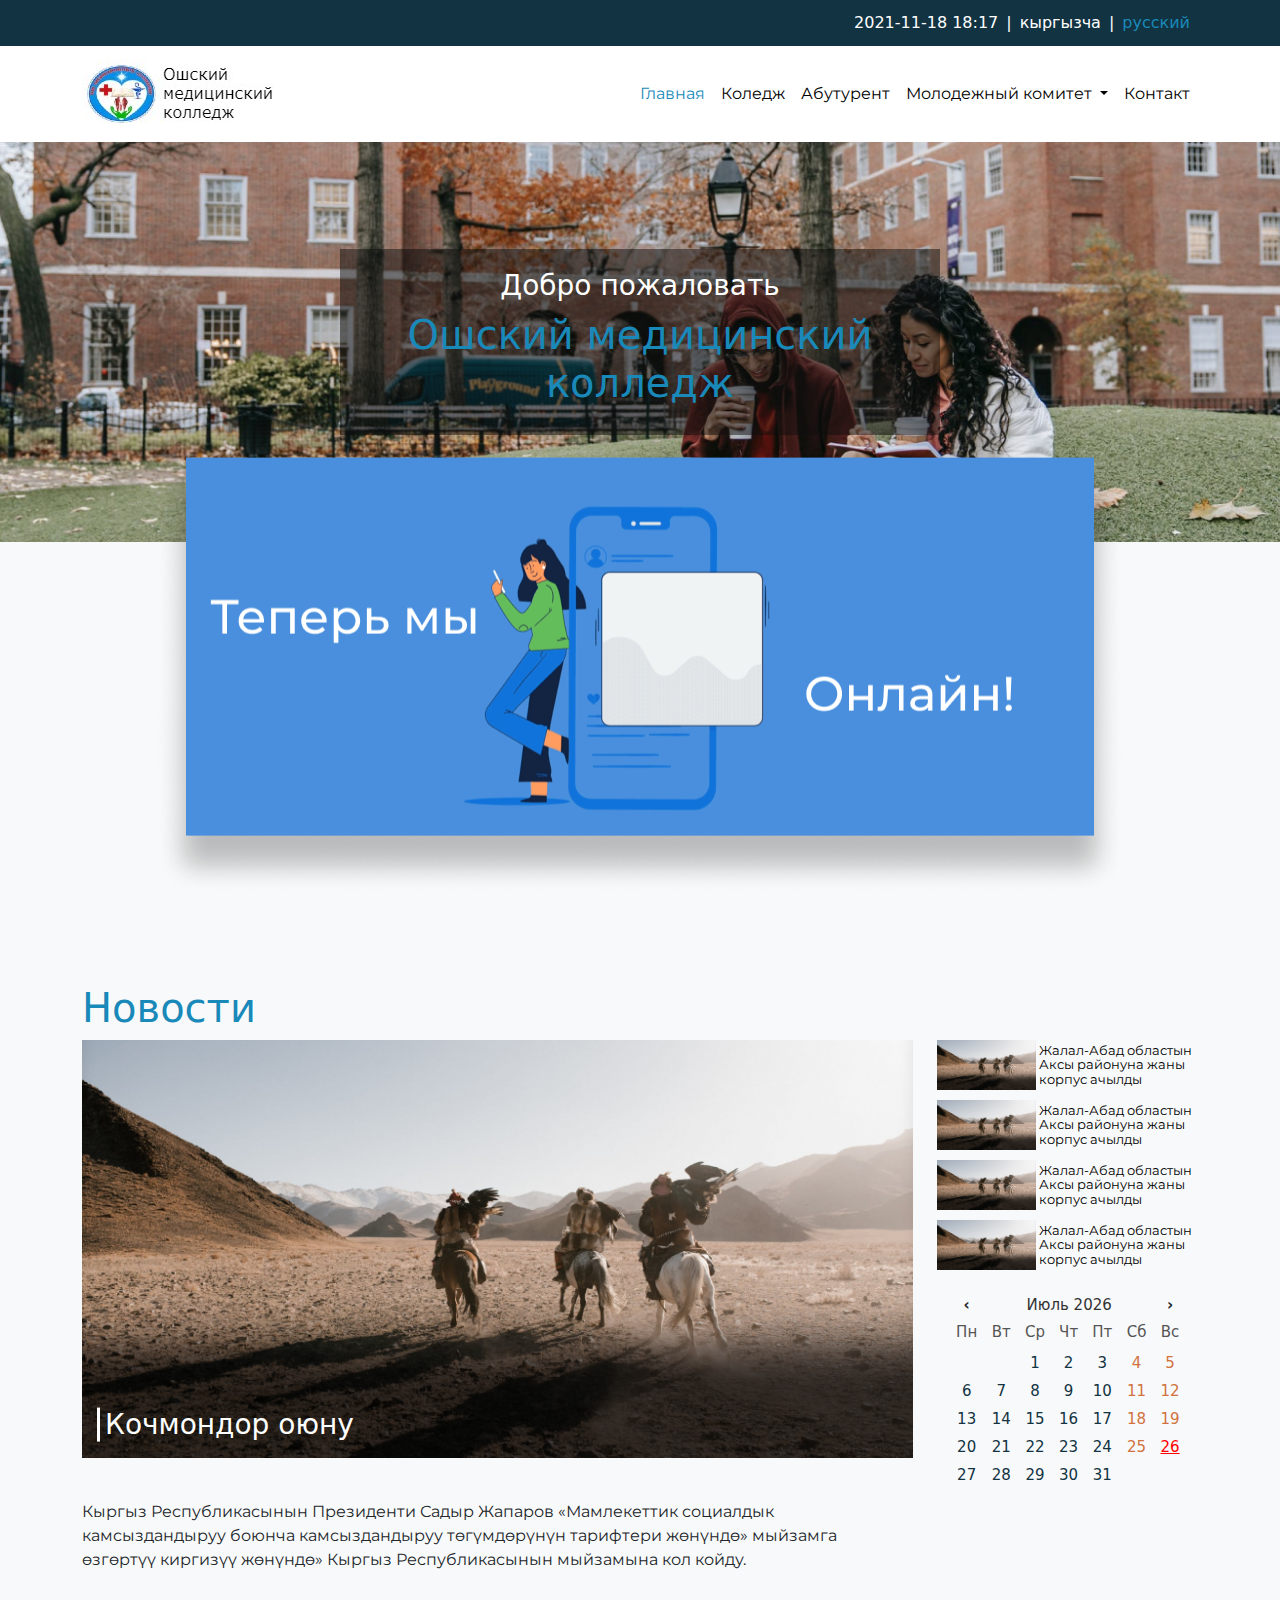
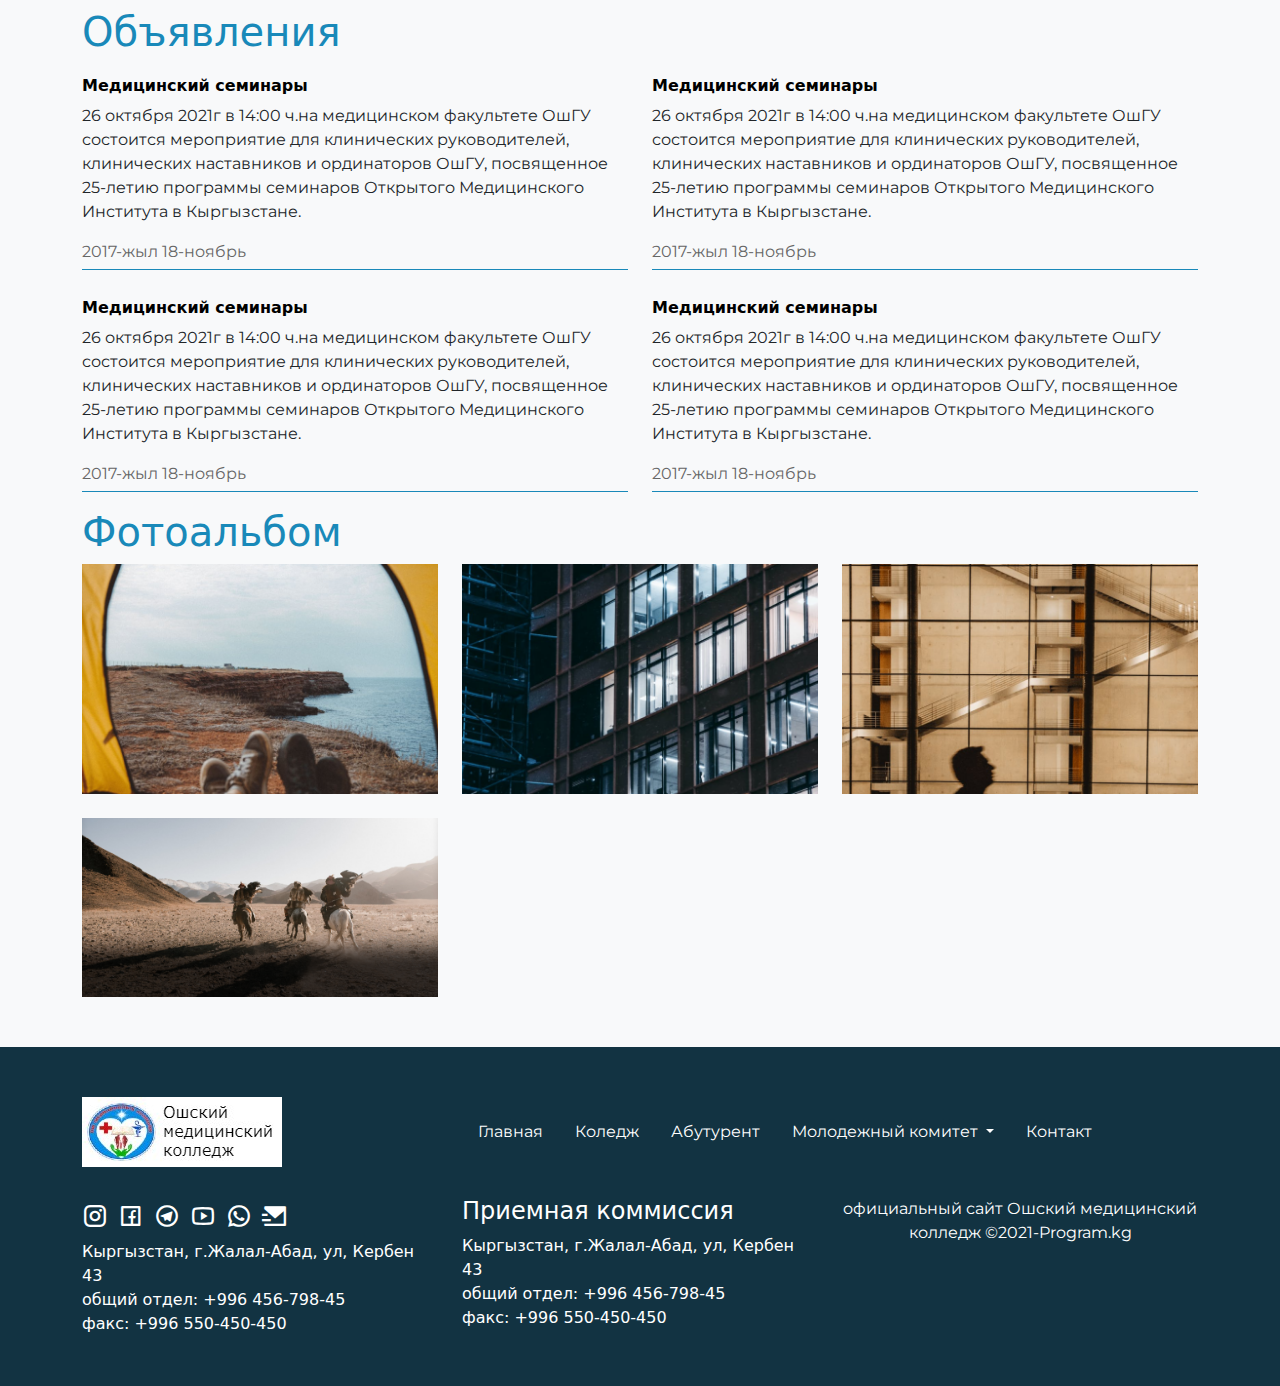
==== index.html @ 05397c12 "first commit" ====
<!DOCTYPE html>
<html lang="en">

<head>
    <meta charset="UTF-8">
    <meta http-equiv="X-UA-Compatible" content="IE=edge">
    <meta name="viewport" content="width=device-width, initial-scale=1.0">
    <title>Medicial</title>
    <link rel="stylesheet" href="./css/bootstrapv5.min.css">
    <link rel="stylesheet" href="./css/swipebox.min.css">
    <link rel="stylesheet" href="./fonts/remixicon/remixicon.css">
    <link rel="stylesheet" href="css/styles.min.css">
</head>

<body>

    <!-- Top Navbar -->
    <div class="topNav ">
        <div class="d-flex justify-content-end align-items-center container list-style-none ">
            <ul class="d-flex align-items-center justify-content-center text-white">
                <li class="p-2 data">2021-11-18 18:17</li> <span class="data">|</span>
                <li class="p-2 lang">кыргызча</li> |
                <li class="p-2 lang active">русский</li>
            </ul>
        </div>
    </div>
    <!-- /Top Navbar end -->

    <!-- Navbar -->
    <nav class="navbar navbar-expand-lg navbar-light bg-light">
        <div class="container-md">
            <a class="navbar-brand d-flex align-items-center" href="index.html">
                <div><img src="./img/logo.png" class="logo" alt="" /></div>
            </a>
            <button class="navbar-toggler" type="button" data-bs-toggle="collapse" data-bs-target="#navbarNavDropdown"
                aria-controls="navbarNavDropdown" aria-expanded="false" aria-label="Toggle navigation">
                <span class="navbar-toggler-icon"></span>
            </button>
            <div class="collapse navbar-collapse justify-content-end" id="navbarNavDropdown">
                <ul class="navbar-nav">
                    <li class="nav-item">
                        <a class="nav-link active" aria-current="page" href="#">Главная</a>
                    </li>
                    <li class="nav-item">
                        <a class="nav-link" href="#">Коледж</a>
                    </li>
                    <li class="nav-item">
                        <a class="nav-link" href="#">Абутурент</a>
                    </li>
                    <li class="nav-item dropdown">
                        <a class="nav-link dropdown-toggle" href="#" id="navbarDropdownMenuLink" role="button"
                            data-bs-toggle="dropdown" aria-expanded="false">
                            Молодежный комитет
                        </a>
                        <ul class="dropdown-menu" aria-labelledby="navbarDropdownMenuLink">
                            <li><a class="dropdown-item" href="#">Студент</a></li>
                        </ul>
                    </li>
                    <li class="nav-item">
                        <a class="nav-link" href="#">Контакт</a>
                    </li>
                </ul>
            </div>
        </div>
    </nav>
    <!-- /Navbar end -->

    <!-- Welcome block -->
    <section class="welcome">
        <div class="welcome_text">
            <h3>Добро пожаловать </h3>
            <h1>Ошский медицинский колледж</h1>
        </div>
    </section>

    <section class="welcome_online">
        <img src="./img/bg-online.png" class="img-fluid">
    </section>
    <!-- /Welcome block end-->

    <!-- News -->
    <section class="news">
        <div class="container">
            <div class="row">
                <h1 class="title">Новости</h1>
                <div class="col-lg-9">
                    <div class="newsBlock">
                        <a href="news.html">
                            <img src="./img/news/1.png" class="img-fluid" alt="">
                        </a>
                        <h3 class="title_news">Кочмондор оюну</h3>
                        <p class="news_text">
                            Кыргыз Республикасынын Президенти Садыр Жапаров «Мамлекеттик социалдык камсыздандыруу боюнча
                            камсыздандыруу төгүмдөрүнүн тарифтери жөнүндө» мыйзамга өзгөртүү киргизүү жөнүндө» Кыргыз
                            Республикасынын мыйзамына кол койду.
                        </p>
                    </div>
                </div>
                <div class="col-lg-3">
                    <div>
                        <a href="news.html" class="item_news d-flex">
                            <img src="./img/news/1.png" class="img-rt" alt="">
                            <div>
                                <p class="text-line-1"> Жалал-Абад областын Аксы районуна
                                    жаны корпус ачылды</p>
                            </div>
                        </a>
                        <a href="news.html" class="item_news d-flex">
                            <img src="./img/news/1.png" class="img-rt" alt="">
                            <div>
                                <p class="text-line-1"> Жалал-Абад областын Аксы районуна
                                    жаны корпус ачылды</p>
                            </div>
                        </a>
                        <a href="news.html" class="item_news d-flex">
                            <img src="./img/news/1.png" class="img-rt" alt="">
                            <div>
                                <p class="text-line-1"> Жалал-Абад областын Аксы районуна
                                    жаны корпус ачылды</p>
                            </div>
                        </a>
                        <a href="news.html" class="item_news d-flex">
                            <img src="./img/news/1.png" class="img-rt" alt="">
                            <div>
                                <p class="text-line-1"> Жалал-Абад областын Аксы районуна
                                    жаны корпус ачылды</p>
                            </div>
                        </a>
                    </div>
                    <div class="date_block">
                        <div class="look-calendar">
                            <table id="calendar">
                                <thead>
                                    <tr>
                                        <td><b>‹</b>
                                        <td colspan="5">
                                        <td><b>›</b>
                                    <tr class="dn">
                                        <td>Пн
                                        <td>Вт
                                        <td>Ср
                                        <td>Чт
                                        <td>Пт
                                        <td>Сб
                                        <td>Вс
                                </thead>
                                <tbody></tbody>
                            </table>
                        </div>
                    </div>
                </div>
            </div>
        </div>
    </section>
    <!-- /News end -->

    <!-- Obn -->
    <section class="announ">
        <div class="container">
            <h1 class="title">Объявления</h1>
            <div class="row annount">
                <div class="col-lg-6 item">
                    <b> <a href="annount.html"> Медицинский семинары</a></b>
                    <p>26 октября 2021г в 14:00 ч.на медицинском факультете ОшГУ состоится мероприятие для клинических
                        руководителей, клинических наставников и ординаторов ОшГУ, посвященное 25-летию программы
                        семинаров Открытого Медицинского Института в Кыргызстане. </p>
                    <p class="txt_ann">2017-жыл 18-ноябрь</p>
                </div>
                <div class="col-lg-6 item">
                    <b> <a href="annount.html"> Медицинский семинары</a></b>
                    <p>26 октября 2021г в 14:00 ч.на медицинском факультете ОшГУ состоится мероприятие для клинических
                        руководителей, клинических наставников и ординаторов ОшГУ, посвященное 25-летию программы
                        семинаров Открытого Медицинского Института в Кыргызстане. </p>
                    <p class="txt_ann">2017-жыл 18-ноябрь</p>
                </div>
                <div class="col-lg-6 item">
                    <b> <a href="annount.html"> Медицинский семинары</a></b>
                    <p>26 октября 2021г в 14:00 ч.на медицинском факультете ОшГУ состоится мероприятие для клинических
                        руководителей, клинических наставников и ординаторов ОшГУ, посвященное 25-летию программы
                        семинаров Открытого Медицинского Института в Кыргызстане. </p>
                    <p class="txt_ann">2017-жыл 18-ноябрь</p>
                </div>
                <div class="col-lg-6 item">
                    <b> <a href="annount.html"> Медицинский семинары</a></b>
                    <p>26 октября 2021г в 14:00 ч.на медицинском факультете ОшГУ состоится мероприятие для клинических
                        руководителей, клинических наставников и ординаторов ОшГУ, посвященное 25-летию программы
                        семинаров Открытого Медицинского Института в Кыргызстане. </p>
                    <p class="txt_ann">2017-жыл 18-ноябрь</p>
                </div>
            </div>
        </div>
    </section>
    <!-- /Obn end -->

    <!-- PhotoGallery -->
    <section class="gallery">
        <div class="container">
            <h1 class="title"> Фотоальбом</h1>
            <div class="gallery">
                <!-- Gallery -->
                <div class="lightbox">
                    <div class="row">
                        <div class="col-md-4">
                            <a href="./img/gallery/n4.png" class="swipebox">
                                <img src="./img/gallery/n4.png" class="img-fluid" />
                            </a>
                        </div>
                        <div class="col-md-4">
                            <a href="./img/gallery/n3.png" class="swipebox">
                                <img src="./img/gallery/n3.png" class="img-fluid" />
                            </a>
                        </div>
                        <div class="col-md-4">
                            <a href="./img/gallery/n2.png" class="swipebox">
                                <img src="./img/gallery/n2.png" class="img-fluid" />
                            </a>
                        </div>
                        <div class="col-md-4">
                            <a href="./img/news/1.png" class="swipebox">
                                <img src="./img/news/1.png" class="img-fluid" />
                            </a>
                        </div>
                    </div>
                </div>
                <!-- Gallery -->
            </div>
        </div>
    </section>
    <!-- PhotoGallery end -->

    <!-- Footer -->
    <footer class="footer">
        <div class="container">
            <div class="row">
                <div class="col-lg-4"><a href="index.html"> <img src="./img/logo.png" alt="" /></a></div>
                <div class="col-lg-8 d-flex align-items-center footer-menu">
                    <ul class="d-flex">
                        <li class="nav-item">
                            <a class="nav-link active" aria-current="page" href="#">Главная</a>
                        </li>
                        <li class="nav-item">
                            <a class="nav-link" href="#">Коледж</a>
                        </li>
                        <li class="nav-item">
                            <a class="nav-link" href="#">Абутурент</a>
                        </li>
                        <li class="nav-item dropdown">
                            <a class="nav-link dropdown-toggle" href="#" id="navbarDropdownMenuLink" role="button"
                                data-bs-toggle="dropdown" aria-expanded="false">
                                Молодежный комитет
                            </a>
                            <ul class="dropdown-menu" aria-labelledby="navbarDropdownMenuLink">
                                <li><a class="dropdown-item" href="#">Студент</a></li>
                            </ul>
                        </li>
                        <li class="nav-item">
                            <a class="nav-link" href="#">Контакт</a>
                        </li>
                    </ul>
                </div>
            </div>
            <div class="row">
                <div class="col-md-4">
                    <div class="web-icons d-flex justify-content-start">
                        <a href="http://instagram.com/"><i class="ri-instagram-line"></i></a>
                        <a href="http://fb.com/"><i class="ri-facebook-box-line"></i></a>
                        <a href="http://t.me/"><i class="ri-telegram-line"></i></a>
                        <a href="http://youtube.com/"><i class="ri-youtube-line"></i></a>
                        <a href="http://whatsapp.com/"><i class="ri-whatsapp-line"></i></a>
                        <a href="http://mail.ru/"><i class="ri-mail-send-fill"></i></a>
                    </div>
                    <div><span>Кыргызстан, г.Жалал-Абад, ул, Кербен 43</span></div>
                    <div><span>общий отдел: +996 456-798-45</span></div>
                    <div><span>факс: +996 550-450-450</span></div>
                </div>
                <div class="col-md-4">
                    <div>
                        <h4> Приемная коммиссия</h4>
                    </div>
                    <div><span>Кыргызстан, г.Жалал-Абад, ул, Кербен 43</span></div>
                    <div><span>общий отдел: +996 456-798-45</span></div>
                    <div><span>факс: +996 550-450-450</span></div>
                </div>
                <div class="col-md-4">
                    <p class="text-center">официальный сайт Ошский медицинский
                        колледж
                        ©2021-Program.kg</p>
                </div>
            </div>
        </div>
    </footer>
    <!-- Footer end -->


    <script src="./js/bootstrapv5.min.js"></script>
    <script src="./js/jquery3.6.js"></script>
    <script src="./js/jquery.swipebox.min.js"></script>
    <script src="js/index.js"></script>
</body>

</html>
---- css/bootstrapv5.min.css ----
@charset "UTF-8";/*!
 * Bootstrap v5.1.3 (https://getbootstrap.com/)
 * Copyright 2011-2021 The Bootstrap Authors
 * Copyright 2011-2021 Twitter, Inc.
 * Licensed under MIT (https://github.com/twbs/bootstrap/blob/main/LICENSE)
 */:root{--bs-blue:#0d6efd;--bs-indigo:#6610f2;--bs-purple:#6f42c1;--bs-pink:#d63384;--bs-red:#dc3545;--bs-orange:#fd7e14;--bs-yellow:#ffc107;--bs-green:#198754;--bs-teal:#20c997;--bs-cyan:#0dcaf0;--bs-white:#fff;--bs-gray:#6c757d;--bs-gray-dark:#343a40;--bs-gray-100:#f8f9fa;--bs-gray-200:#e9ecef;--bs-gray-300:#dee2e6;--bs-gray-400:#ced4da;--bs-gray-500:#adb5bd;--bs-gray-600:#6c757d;--bs-gray-700:#495057;--bs-gray-800:#343a40;--bs-gray-900:#212529;--bs-primary:#0d6efd;--bs-secondary:#6c757d;--bs-success:#198754;--bs-info:#0dcaf0;--bs-warning:#ffc107;--bs-danger:#dc3545;--bs-light:#f8f9fa;--bs-dark:#212529;--bs-primary-rgb:13,110,253;--bs-secondary-rgb:108,117,125;--bs-success-rgb:25,135,84;--bs-info-rgb:13,202,240;--bs-warning-rgb:255,193,7;--bs-danger-rgb:220,53,69;--bs-light-rgb:248,249,250;--bs-dark-rgb:33,37,41;--bs-white-rgb:255,255,255;--bs-black-rgb:0,0,0;--bs-body-color-rgb:33,37,41;--bs-body-bg-rgb:255,255,255;--bs-font-sans-serif:system-ui,-apple-system,"Segoe UI",Roboto,"Helvetica Neue",Arial,"Noto Sans","Liberation Sans",sans-serif,"Apple Color Emoji","Segoe UI Emoji","Segoe UI Symbol","Noto Color Emoji";--bs-font-monospace:SFMono-Regular,Menlo,Monaco,Consolas,"Liberation Mono","Courier New",monospace;--bs-gradient:linear-gradient(180deg, rgba(255, 255, 255, 0.15), rgba(255, 255, 255, 0));--bs-body-font-family:var(--bs-font-sans-serif);--bs-body-font-size:1rem;--bs-body-font-weight:400;--bs-body-line-height:1.5;--bs-body-color:#212529;--bs-body-bg:#fff}*,::after,::before{box-sizing:border-box}@media (prefers-reduced-motion:no-preference){:root{scroll-behavior:smooth}}body{margin:0;font-family:var(--bs-body-font-family);font-size:var(--bs-body-font-size);font-weight:var(--bs-body-font-weight);line-height:var(--bs-body-line-height);color:var(--bs-body-color);text-align:var(--bs-body-text-align);background-color:var(--bs-body-bg);-webkit-text-size-adjust:100%;-webkit-tap-highlight-color:transparent}hr{margin:1rem 0;color:inherit;background-color:currentColor;border:0;opacity:.25}hr:not([size]){height:1px}.h1,.h2,.h3,.h4,.h5,.h6,h1,h2,h3,h4,h5,h6{margin-top:0;margin-bottom:.5rem;font-weight:500;line-height:1.2}.h1,h1{font-size:calc(1.375rem + 1.5vw)}@media (min-width:1200px){.h1,h1{font-size:2.5rem}}.h2,h2{font-size:calc(1.325rem + .9vw)}@media (min-width:1200px){.h2,h2{font-size:2rem}}.h3,h3{font-size:calc(1.3rem + .6vw)}@media (min-width:1200px){.h3,h3{font-size:1.75rem}}.h4,h4{font-size:calc(1.275rem + .3vw)}@media (min-width:1200px){.h4,h4{font-size:1.5rem}}.h5,h5{font-size:1.25rem}.h6,h6{font-size:1rem}p{margin-top:0;margin-bottom:1rem}abbr[data-bs-original-title],abbr[title]{-webkit-text-decoration:underline dotted;text-decoration:underline dotted;cursor:help;-webkit-text-decoration-skip-ink:none;text-decoration-skip-ink:none}address{margin-bottom:1rem;font-style:normal;line-height:inherit}ol,ul{padding-left:2rem}dl,ol,ul{margin-top:0;margin-bottom:1rem}ol ol,ol ul,ul ol,ul ul{margin-bottom:0}dt{font-weight:700}dd{margin-bottom:.5rem;margin-left:0}blockquote{margin:0 0 1rem}b,strong{font-weight:bolder}.small,small{font-size:.875em}.mark,mark{padding:.2em;background-color:#fcf8e3}sub,sup{position:relative;font-size:.75em;line-height:0;vertical-align:baseline}sub{bottom:-.25em}sup{top:-.5em}a{color:#0d6efd;text-decoration:underline}a:hover{color:#0a58ca}a:not([href]):not([class]),a:not([href]):not([class]):hover{color:inherit;text-decoration:none}code,kbd,pre,samp{font-family:var(--bs-font-monospace);font-size:1em;direction:ltr;unicode-bidi:bidi-override}pre{display:block;margin-top:0;margin-bottom:1rem;overflow:auto;font-size:.875em}pre code{font-size:inherit;color:inherit;word-break:normal}code{font-size:.875em;color:#d63384;word-wrap:break-word}a>code{color:inherit}kbd{padding:.2rem .4rem;font-size:.875em;color:#fff;background-color:#212529;border-radius:.2rem}kbd kbd{padding:0;font-size:1em;font-weight:700}figure{margin:0 0 1rem}img,svg{vertical-align:middle}table{caption-side:bottom;border-collapse:collapse}caption{padding-top:.5rem;padding-bottom:.5rem;color:#6c757d;text-align:left}th{text-align:inherit;text-align:-webkit-match-parent}tbody,td,tfoot,th,thead,tr{border-color:inherit;border-style:solid;border-width:0}label{display:inline-block}button{border-radius:0}button:focus:not(:focus-visible){outline:0}button,input,optgroup,select,textarea{margin:0;font-family:inherit;font-size:inherit;line-height:inherit}button,select{text-transform:none}[role=button]{cursor:pointer}select{word-wrap:normal}select:disabled{opacity:1}[list]::-webkit-calendar-picker-indicator{display:none}[type=button],[type=reset],[type=submit],button{-webkit-appearance:button}[type=button]:not(:disabled),[type=reset]:not(:disabled),[type=submit]:not(:disabled),button:not(:disabled){cursor:pointer}::-moz-focus-inner{padding:0;border-style:none}textarea{resize:vertical}fieldset{min-width:0;padding:0;margin:0;border:0}legend{float:left;width:100%;padding:0;margin-bottom:.5rem;font-size:calc(1.275rem + .3vw);line-height:inherit}@media (min-width:1200px){legend{font-size:1.5rem}}legend+*{clear:left}::-webkit-datetime-edit-day-field,::-webkit-datetime-edit-fields-wrapper,::-webkit-datetime-edit-hour-field,::-webkit-datetime-edit-minute,::-webkit-datetime-edit-month-field,::-webkit-datetime-edit-text,::-webkit-datetime-edit-year-field{padding:0}::-webkit-inner-spin-button{height:auto}[type=search]{outline-offset:-2px;-webkit-appearance:textfield}::-webkit-search-decoration{-webkit-appearance:none}::-webkit-color-swatch-wrapper{padding:0}::-webkit-file-upload-button{font:inherit}::file-selector-button{font:inherit}::-webkit-file-upload-button{font:inherit;-webkit-appearance:button}output{display:inline-block}iframe{border:0}summary{display:list-item;cursor:pointer}progress{vertical-align:baseline}[hidden]{display:none!important}.lead{font-size:1.25rem;font-weight:300}.display-1{font-size:calc(1.625rem + 4.5vw);font-weight:300;line-height:1.2}@media (min-width:1200px){.display-1{font-size:5rem}}.display-2{font-size:calc(1.575rem + 3.9vw);font-weight:300;line-height:1.2}@media (min-width:1200px){.display-2{font-size:4.5rem}}.display-3{font-size:calc(1.525rem + 3.3vw);font-weight:300;line-height:1.2}@media (min-width:1200px){.display-3{font-size:4rem}}.display-4{font-size:calc(1.475rem + 2.7vw);font-weight:300;line-height:1.2}@media (min-width:1200px){.display-4{font-size:3.5rem}}.display-5{font-size:calc(1.425rem + 2.1vw);font-weight:300;line-height:1.2}@media (min-width:1200px){.display-5{font-size:3rem}}.display-6{font-size:calc(1.375rem + 1.5vw);font-weight:300;line-height:1.2}@media (min-width:1200px){.display-6{font-size:2.5rem}}.list-unstyled{padding-left:0;list-style:none}.list-inline{padding-left:0;list-style:none}.list-inline-item{display:inline-block}.list-inline-item:not(:last-child){margin-right:.5rem}.initialism{font-size:.875em;text-transform:uppercase}.blockquote{margin-bottom:1rem;font-size:1.25rem}.blockquote>:last-child{margin-bottom:0}.blockquote-footer{margin-top:-1rem;margin-bottom:1rem;font-size:.875em;color:#6c757d}.blockquote-footer::before{content:"— "}.img-fluid{max-width:100%;height:auto}.img-thumbnail{padding:.25rem;background-color:#fff;border:1px solid #dee2e6;border-radius:.25rem;max-width:100%;height:auto}.figure{display:inline-block}.figure-img{margin-bottom:.5rem;line-height:1}.figure-caption{font-size:.875em;color:#6c757d}.container,.container-fluid,.container-lg,.container-md,.container-sm,.container-xl,.container-xxl{width:100%;padding-right:var(--bs-gutter-x,.75rem);padding-left:var(--bs-gutter-x,.75rem);margin-right:auto;margin-left:auto}@media (min-width:576px){.container,.container-sm{max-width:540px}}@media (min-width:768px){.container,.container-md,.container-sm{max-width:720px}}@media (min-width:992px){.container,.container-lg,.container-md,.container-sm{max-width:960px}}@media (min-width:1200px){.container,.container-lg,.container-md,.container-sm,.container-xl{max-width:1140px}}@media (min-width:1400px){.container,.container-lg,.container-md,.container-sm,.container-xl,.container-xxl{max-width:1320px}}.row{--bs-gutter-x:1.5rem;--bs-gutter-y:0;display:flex;flex-wrap:wrap;margin-top:calc(-1 * var(--bs-gutter-y));margin-right:calc(-.5 * var(--bs-gutter-x));margin-left:calc(-.5 * var(--bs-gutter-x))}.row>*{flex-shrink:0;width:100%;max-width:100%;padding-right:calc(var(--bs-gutter-x) * .5);padding-left:calc(var(--bs-gutter-x) * .5);margin-top:var(--bs-gutter-y)}.col{flex:1 0 0%}.row-cols-auto>*{flex:0 0 auto;width:auto}.row-cols-1>*{flex:0 0 auto;width:100%}.row-cols-2>*{flex:0 0 auto;width:50%}.row-cols-3>*{flex:0 0 auto;width:33.3333333333%}.row-cols-4>*{flex:0 0 auto;width:25%}.row-cols-5>*{flex:0 0 auto;width:20%}.row-cols-6>*{flex:0 0 auto;width:16.6666666667%}.col-auto{flex:0 0 auto;width:auto}.col-1{flex:0 0 auto;width:8.33333333%}.col-2{flex:0 0 auto;width:16.66666667%}.col-3{flex:0 0 auto;width:25%}.col-4{flex:0 0 auto;width:33.33333333%}.col-5{flex:0 0 auto;width:41.66666667%}.col-6{flex:0 0 auto;width:50%}.col-7{flex:0 0 auto;width:58.33333333%}.col-8{flex:0 0 auto;width:66.66666667%}.col-9{flex:0 0 auto;width:75%}.col-10{flex:0 0 auto;width:83.33333333%}.col-11{flex:0 0 auto;width:91.66666667%}.col-12{flex:0 0 auto;width:100%}.offset-1{margin-left:8.33333333%}.offset-2{margin-left:16.66666667%}.offset-3{margin-left:25%}.offset-4{margin-left:33.33333333%}.offset-5{margin-left:41.66666667%}.offset-6{margin-left:50%}.offset-7{margin-left:58.33333333%}.offset-8{margin-left:66.66666667%}.offset-9{margin-left:75%}.offset-10{margin-left:83.33333333%}.offset-11{margin-left:91.66666667%}.g-0,.gx-0{--bs-gutter-x:0}.g-0,.gy-0{--bs-gutter-y:0}.g-1,.gx-1{--bs-gutter-x:0.25rem}.g-1,.gy-1{--bs-gutter-y:0.25rem}.g-2,.gx-2{--bs-gutter-x:0.5rem}.g-2,.gy-2{--bs-gutter-y:0.5rem}.g-3,.gx-3{--bs-gutter-x:1rem}.g-3,.gy-3{--bs-gutter-y:1rem}.g-4,.gx-4{--bs-gutter-x:1.5rem}.g-4,.gy-4{--bs-gutter-y:1.5rem}.g-5,.gx-5{--bs-gutter-x:3rem}.g-5,.gy-5{--bs-gutter-y:3rem}@media (min-width:576px){.col-sm{flex:1 0 0%}.row-cols-sm-auto>*{flex:0 0 auto;width:auto}.row-cols-sm-1>*{flex:0 0 auto;width:100%}.row-cols-sm-2>*{flex:0 0 auto;width:50%}.row-cols-sm-3>*{flex:0 0 auto;width:33.3333333333%}.row-cols-sm-4>*{flex:0 0 auto;width:25%}.row-cols-sm-5>*{flex:0 0 auto;width:20%}.row-cols-sm-6>*{flex:0 0 auto;width:16.6666666667%}.col-sm-auto{flex:0 0 auto;width:auto}.col-sm-1{flex:0 0 auto;width:8.33333333%}.col-sm-2{flex:0 0 auto;width:16.66666667%}.col-sm-3{flex:0 0 auto;width:25%}.col-sm-4{flex:0 0 auto;width:33.33333333%}.col-sm-5{flex:0 0 auto;width:41.66666667%}.col-sm-6{flex:0 0 auto;width:50%}.col-sm-7{flex:0 0 auto;width:58.33333333%}.col-sm-8{flex:0 0 auto;width:66.66666667%}.col-sm-9{flex:0 0 auto;width:75%}.col-sm-10{flex:0 0 auto;width:83.33333333%}.col-sm-11{flex:0 0 auto;width:91.66666667%}.col-sm-12{flex:0 0 auto;width:100%}.offset-sm-0{margin-left:0}.offset-sm-1{margin-left:8.33333333%}.offset-sm-2{margin-left:16.66666667%}.offset-sm-3{margin-left:25%}.offset-sm-4{margin-left:33.33333333%}.offset-sm-5{margin-left:41.66666667%}.offset-sm-6{margin-left:50%}.offset-sm-7{margin-left:58.33333333%}.offset-sm-8{margin-left:66.66666667%}.offset-sm-9{margin-left:75%}.offset-sm-10{margin-left:83.33333333%}.offset-sm-11{margin-left:91.66666667%}.g-sm-0,.gx-sm-0{--bs-gutter-x:0}.g-sm-0,.gy-sm-0{--bs-gutter-y:0}.g-sm-1,.gx-sm-1{--bs-gutter-x:0.25rem}.g-sm-1,.gy-sm-1{--bs-gutter-y:0.25rem}.g-sm-2,.gx-sm-2{--bs-gutter-x:0.5rem}.g-sm-2,.gy-sm-2{--bs-gutter-y:0.5rem}.g-sm-3,.gx-sm-3{--bs-gutter-x:1rem}.g-sm-3,.gy-sm-3{--bs-gutter-y:1rem}.g-sm-4,.gx-sm-4{--bs-gutter-x:1.5rem}.g-sm-4,.gy-sm-4{--bs-gutter-y:1.5rem}.g-sm-5,.gx-sm-5{--bs-gutter-x:3rem}.g-sm-5,.gy-sm-5{--bs-gutter-y:3rem}}@media (min-width:768px){.col-md{flex:1 0 0%}.row-cols-md-auto>*{flex:0 0 auto;width:auto}.row-cols-md-1>*{flex:0 0 auto;width:100%}.row-cols-md-2>*{flex:0 0 auto;width:50%}.row-cols-md-3>*{flex:0 0 auto;width:33.3333333333%}.row-cols-md-4>*{flex:0 0 auto;width:25%}.row-cols-md-5>*{flex:0 0 auto;width:20%}.row-cols-md-6>*{flex:0 0 auto;width:16.6666666667%}.col-md-auto{flex:0 0 auto;width:auto}.col-md-1{flex:0 0 auto;width:8.33333333%}.col-md-2{flex:0 0 auto;width:16.66666667%}.col-md-3{flex:0 0 auto;width:25%}.col-md-4{flex:0 0 auto;width:33.33333333%}.col-md-5{flex:0 0 auto;width:41.66666667%}.col-md-6{flex:0 0 auto;width:50%}.col-md-7{flex:0 0 auto;width:58.33333333%}.col-md-8{flex:0 0 auto;width:66.66666667%}.col-md-9{flex:0 0 auto;width:75%}.col-md-10{flex:0 0 auto;width:83.33333333%}.col-md-11{flex:0 0 auto;width:91.66666667%}.col-md-12{flex:0 0 auto;width:100%}.offset-md-0{margin-left:0}.offset-md-1{margin-left:8.33333333%}.offset-md-2{margin-left:16.66666667%}.offset-md-3{margin-left:25%}.offset-md-4{margin-left:33.33333333%}.offset-md-5{margin-left:41.66666667%}.offset-md-6{margin-left:50%}.offset-md-7{margin-left:58.33333333%}.offset-md-8{margin-left:66.66666667%}.offset-md-9{margin-left:75%}.offset-md-10{margin-left:83.33333333%}.offset-md-11{margin-left:91.66666667%}.g-md-0,.gx-md-0{--bs-gutter-x:0}.g-md-0,.gy-md-0{--bs-gutter-y:0}.g-md-1,.gx-md-1{--bs-gutter-x:0.25rem}.g-md-1,.gy-md-1{--bs-gutter-y:0.25rem}.g-md-2,.gx-md-2{--bs-gutter-x:0.5rem}.g-md-2,.gy-md-2{--bs-gutter-y:0.5rem}.g-md-3,.gx-md-3{--bs-gutter-x:1rem}.g-md-3,.gy-md-3{--bs-gutter-y:1rem}.g-md-4,.gx-md-4{--bs-gutter-x:1.5rem}.g-md-4,.gy-md-4{--bs-gutter-y:1.5rem}.g-md-5,.gx-md-5{--bs-gutter-x:3rem}.g-md-5,.gy-md-5{--bs-gutter-y:3rem}}@media (min-width:992px){.col-lg{flex:1 0 0%}.row-cols-lg-auto>*{flex:0 0 auto;width:auto}.row-cols-lg-1>*{flex:0 0 auto;width:100%}.row-cols-lg-2>*{flex:0 0 auto;width:50%}.row-cols-lg-3>*{flex:0 0 auto;width:33.3333333333%}.row-cols-lg-4>*{flex:0 0 auto;width:25%}.row-cols-lg-5>*{flex:0 0 auto;width:20%}.row-cols-lg-6>*{flex:0 0 auto;width:16.6666666667%}.col-lg-auto{flex:0 0 auto;width:auto}.col-lg-1{flex:0 0 auto;width:8.33333333%}.col-lg-2{flex:0 0 auto;width:16.66666667%}.col-lg-3{flex:0 0 auto;width:25%}.col-lg-4{flex:0 0 auto;width:33.33333333%}.col-lg-5{flex:0 0 auto;width:41.66666667%}.col-lg-6{flex:0 0 auto;width:50%}.col-lg-7{flex:0 0 auto;width:58.33333333%}.col-lg-8{flex:0 0 auto;width:66.66666667%}.col-lg-9{flex:0 0 auto;width:75%}.col-lg-10{flex:0 0 auto;width:83.33333333%}.col-lg-11{flex:0 0 auto;width:91.66666667%}.col-lg-12{flex:0 0 auto;width:100%}.offset-lg-0{margin-left:0}.offset-lg-1{margin-left:8.33333333%}.offset-lg-2{margin-left:16.66666667%}.offset-lg-3{margin-left:25%}.offset-lg-4{margin-left:33.33333333%}.offset-lg-5{margin-left:41.66666667%}.offset-lg-6{margin-left:50%}.offset-lg-7{margin-left:58.33333333%}.offset-lg-8{margin-left:66.66666667%}.offset-lg-9{margin-left:75%}.offset-lg-10{margin-left:83.33333333%}.offset-lg-11{margin-left:91.66666667%}.g-lg-0,.gx-lg-0{--bs-gutter-x:0}.g-lg-0,.gy-lg-0{--bs-gutter-y:0}.g-lg-1,.gx-lg-1{--bs-gutter-x:0.25rem}.g-lg-1,.gy-lg-1{--bs-gutter-y:0.25rem}.g-lg-2,.gx-lg-2{--bs-gutter-x:0.5rem}.g-lg-2,.gy-lg-2{--bs-gutter-y:0.5rem}.g-lg-3,.gx-lg-3{--bs-gutter-x:1rem}.g-lg-3,.gy-lg-3{--bs-gutter-y:1rem}.g-lg-4,.gx-lg-4{--bs-gutter-x:1.5rem}.g-lg-4,.gy-lg-4{--bs-gutter-y:1.5rem}.g-lg-5,.gx-lg-5{--bs-gutter-x:3rem}.g-lg-5,.gy-lg-5{--bs-gutter-y:3rem}}@media (min-width:1200px){.col-xl{flex:1 0 0%}.row-cols-xl-auto>*{flex:0 0 auto;width:auto}.row-cols-xl-1>*{flex:0 0 auto;width:100%}.row-cols-xl-2>*{flex:0 0 auto;width:50%}.row-cols-xl-3>*{flex:0 0 auto;width:33.3333333333%}.row-cols-xl-4>*{flex:0 0 auto;width:25%}.row-cols-xl-5>*{flex:0 0 auto;width:20%}.row-cols-xl-6>*{flex:0 0 auto;width:16.6666666667%}.col-xl-auto{flex:0 0 auto;width:auto}.col-xl-1{flex:0 0 auto;width:8.33333333%}.col-xl-2{flex:0 0 auto;width:16.66666667%}.col-xl-3{flex:0 0 auto;width:25%}.col-xl-4{flex:0 0 auto;width:33.33333333%}.col-xl-5{flex:0 0 auto;width:41.66666667%}.col-xl-6{flex:0 0 auto;width:50%}.col-xl-7{flex:0 0 auto;width:58.33333333%}.col-xl-8{flex:0 0 auto;width:66.66666667%}.col-xl-9{flex:0 0 auto;width:75%}.col-xl-10{flex:0 0 auto;width:83.33333333%}.col-xl-11{flex:0 0 auto;width:91.66666667%}.col-xl-12{flex:0 0 auto;width:100%}.offset-xl-0{margin-left:0}.offset-xl-1{margin-left:8.33333333%}.offset-xl-2{margin-left:16.66666667%}.offset-xl-3{margin-left:25%}.offset-xl-4{margin-left:33.33333333%}.offset-xl-5{margin-left:41.66666667%}.offset-xl-6{margin-left:50%}.offset-xl-7{margin-left:58.33333333%}.offset-xl-8{margin-left:66.66666667%}.offset-xl-9{margin-left:75%}.offset-xl-10{margin-left:83.33333333%}.offset-xl-11{margin-left:91.66666667%}.g-xl-0,.gx-xl-0{--bs-gutter-x:0}.g-xl-0,.gy-xl-0{--bs-gutter-y:0}.g-xl-1,.gx-xl-1{--bs-gutter-x:0.25rem}.g-xl-1,.gy-xl-1{--bs-gutter-y:0.25rem}.g-xl-2,.gx-xl-2{--bs-gutter-x:0.5rem}.g-xl-2,.gy-xl-2{--bs-gutter-y:0.5rem}.g-xl-3,.gx-xl-3{--bs-gutter-x:1rem}.g-xl-3,.gy-xl-3{--bs-gutter-y:1rem}.g-xl-4,.gx-xl-4{--bs-gutter-x:1.5rem}.g-xl-4,.gy-xl-4{--bs-gutter-y:1.5rem}.g-xl-5,.gx-xl-5{--bs-gutter-x:3rem}.g-xl-5,.gy-xl-5{--bs-gutter-y:3rem}}@media (min-width:1400px){.col-xxl{flex:1 0 0%}.row-cols-xxl-auto>*{flex:0 0 auto;width:auto}.row-cols-xxl-1>*{flex:0 0 auto;width:100%}.row-cols-xxl-2>*{flex:0 0 auto;width:50%}.row-cols-xxl-3>*{flex:0 0 auto;width:33.3333333333%}.row-cols-xxl-4>*{flex:0 0 auto;width:25%}.row-cols-xxl-5>*{flex:0 0 auto;width:20%}.row-cols-xxl-6>*{flex:0 0 auto;width:16.6666666667%}.col-xxl-auto{flex:0 0 auto;width:auto}.col-xxl-1{flex:0 0 auto;width:8.33333333%}.col-xxl-2{flex:0 0 auto;width:16.66666667%}.col-xxl-3{flex:0 0 auto;width:25%}.col-xxl-4{flex:0 0 auto;width:33.33333333%}.col-xxl-5{flex:0 0 auto;width:41.66666667%}.col-xxl-6{flex:0 0 auto;width:50%}.col-xxl-7{flex:0 0 auto;width:58.33333333%}.col-xxl-8{flex:0 0 auto;width:66.66666667%}.col-xxl-9{flex:0 0 auto;width:75%}.col-xxl-10{flex:0 0 auto;width:83.33333333%}.col-xxl-11{flex:0 0 auto;width:91.66666667%}.col-xxl-12{flex:0 0 auto;width:100%}.offset-xxl-0{margin-left:0}.offset-xxl-1{margin-left:8.33333333%}.offset-xxl-2{margin-left:16.66666667%}.offset-xxl-3{margin-left:25%}.offset-xxl-4{margin-left:33.33333333%}.offset-xxl-5{margin-left:41.66666667%}.offset-xxl-6{margin-left:50%}.offset-xxl-7{margin-left:58.33333333%}.offset-xxl-8{margin-left:66.66666667%}.offset-xxl-9{margin-left:75%}.offset-xxl-10{margin-left:83.33333333%}.offset-xxl-11{margin-left:91.66666667%}.g-xxl-0,.gx-xxl-0{--bs-gutter-x:0}.g-xxl-0,.gy-xxl-0{--bs-gutter-y:0}.g-xxl-1,.gx-xxl-1{--bs-gutter-x:0.25rem}.g-xxl-1,.gy-xxl-1{--bs-gutter-y:0.25rem}.g-xxl-2,.gx-xxl-2{--bs-gutter-x:0.5rem}.g-xxl-2,.gy-xxl-2{--bs-gutter-y:0.5rem}.g-xxl-3,.gx-xxl-3{--bs-gutter-x:1rem}.g-xxl-3,.gy-xxl-3{--bs-gutter-y:1rem}.g-xxl-4,.gx-xxl-4{--bs-gutter-x:1.5rem}.g-xxl-4,.gy-xxl-4{--bs-gutter-y:1.5rem}.g-xxl-5,.gx-xxl-5{--bs-gutter-x:3rem}.g-xxl-5,.gy-xxl-5{--bs-gutter-y:3rem}}.table{--bs-table-bg:transparent;--bs-table-accent-bg:transparent;--bs-table-striped-color:#212529;--bs-table-striped-bg:rgba(0, 0, 0, 0.05);--bs-table-active-color:#212529;--bs-table-active-bg:rgba(0, 0, 0, 0.1);--bs-table-hover-color:#212529;--bs-table-hover-bg:rgba(0, 0, 0, 0.075);width:100%;margin-bottom:1rem;color:#212529;vertical-align:top;border-color:#dee2e6}.table>:not(caption)>*>*{padding:.5rem .5rem;background-color:var(--bs-table-bg);border-bottom-width:1px;box-shadow:inset 0 0 0 9999px var(--bs-table-accent-bg)}.table>tbody{vertical-align:inherit}.table>thead{vertical-align:bottom}.table>:not(:first-child){border-top:2px solid currentColor}.caption-top{caption-side:top}.table-sm>:not(caption)>*>*{padding:.25rem .25rem}.table-bordered>:not(caption)>*{border-width:1px 0}.table-bordered>:not(caption)>*>*{border-width:0 1px}.table-borderless>:not(caption)>*>*{border-bottom-width:0}.table-borderless>:not(:first-child){border-top-width:0}.table-striped>tbody>tr:nth-of-type(odd)>*{--bs-table-accent-bg:var(--bs-table-striped-bg);color:var(--bs-table-striped-color)}.table-active{--bs-table-accent-bg:var(--bs-table-active-bg);color:var(--bs-table-active-color)}.table-hover>tbody>tr:hover>*{--bs-table-accent-bg:var(--bs-table-hover-bg);color:var(--bs-table-hover-color)}.table-primary{--bs-table-bg:#cfe2ff;--bs-table-striped-bg:#c5d7f2;--bs-table-striped-color:#000;--bs-table-active-bg:#bacbe6;--bs-table-active-color:#000;--bs-table-hover-bg:#bfd1ec;--bs-table-hover-color:#000;color:#000;border-color:#bacbe6}.table-secondary{--bs-table-bg:#e2e3e5;--bs-table-striped-bg:#d7d8da;--bs-table-striped-color:#000;--bs-table-active-bg:#cbccce;--bs-table-active-color:#000;--bs-table-hover-bg:#d1d2d4;--bs-table-hover-color:#000;color:#000;border-color:#cbccce}.table-success{--bs-table-bg:#d1e7dd;--bs-table-striped-bg:#c7dbd2;--bs-table-striped-color:#000;--bs-table-active-bg:#bcd0c7;--bs-table-active-color:#000;--bs-table-hover-bg:#c1d6cc;--bs-table-hover-color:#000;color:#000;border-color:#bcd0c7}.table-info{--bs-table-bg:#cff4fc;--bs-table-striped-bg:#c5e8ef;--bs-table-striped-color:#000;--bs-table-active-bg:#badce3;--bs-table-active-color:#000;--bs-table-hover-bg:#bfe2e9;--bs-table-hover-color:#000;color:#000;border-color:#badce3}.table-warning{--bs-table-bg:#fff3cd;--bs-table-striped-bg:#f2e7c3;--bs-table-striped-color:#000;--bs-table-active-bg:#e6dbb9;--bs-table-active-color:#000;--bs-table-hover-bg:#ece1be;--bs-table-hover-color:#000;color:#000;border-color:#e6dbb9}.table-danger{--bs-table-bg:#f8d7da;--bs-table-striped-bg:#eccccf;--bs-table-striped-color:#000;--bs-table-active-bg:#dfc2c4;--bs-table-active-color:#000;--bs-table-hover-bg:#e5c7ca;--bs-table-hover-color:#000;color:#000;border-color:#dfc2c4}.table-light{--bs-table-bg:#f8f9fa;--bs-table-striped-bg:#ecedee;--bs-table-striped-color:#000;--bs-table-active-bg:#dfe0e1;--bs-table-active-color:#000;--bs-table-hover-bg:#e5e6e7;--bs-table-hover-color:#000;color:#000;border-color:#dfe0e1}.table-dark{--bs-table-bg:#212529;--bs-table-striped-bg:#2c3034;--bs-table-striped-color:#fff;--bs-table-active-bg:#373b3e;--bs-table-active-color:#fff;--bs-table-hover-bg:#323539;--bs-table-hover-color:#fff;color:#fff;border-color:#373b3e}.table-responsive{overflow-x:auto;-webkit-overflow-scrolling:touch}@media (max-width:575.98px){.table-responsive-sm{overflow-x:auto;-webkit-overflow-scrolling:touch}}@media (max-width:767.98px){.table-responsive-md{overflow-x:auto;-webkit-overflow-scrolling:touch}}@media (max-width:991.98px){.table-responsive-lg{overflow-x:auto;-webkit-overflow-scrolling:touch}}@media (max-width:1199.98px){.table-responsive-xl{overflow-x:auto;-webkit-overflow-scrolling:touch}}@media (max-width:1399.98px){.table-responsive-xxl{overflow-x:auto;-webkit-overflow-scrolling:touch}}.form-label{margin-bottom:.5rem}.col-form-label{padding-top:calc(.375rem + 1px);padding-bottom:calc(.375rem + 1px);margin-bottom:0;font-size:inherit;line-height:1.5}.col-form-label-lg{padding-top:calc(.5rem + 1px);padding-bottom:calc(.5rem + 1px);font-size:1.25rem}.col-form-label-sm{padding-top:calc(.25rem + 1px);padding-bottom:calc(.25rem + 1px);font-size:.875rem}.form-text{margin-top:.25rem;font-size:.875em;color:#6c757d}.form-control{display:block;width:100%;padding:.375rem .75rem;font-size:1rem;font-weight:400;line-height:1.5;color:#212529;background-color:#fff;background-clip:padding-box;border:1px solid #ced4da;-webkit-appearance:none;-moz-appearance:none;appearance:none;border-radius:.25rem;transition:border-color .15s ease-in-out,box-shadow .15s ease-in-out}@media (prefers-reduced-motion:reduce){.form-control{transition:none}}.form-control[type=file]{overflow:hidden}.form-control[type=file]:not(:disabled):not([readonly]){cursor:pointer}.form-control:focus{color:#212529;background-color:#fff;border-color:#86b7fe;outline:0;box-shadow:0 0 0 .25rem rgba(13,110,253,.25)}.form-control::-webkit-date-and-time-value{height:1.5em}.form-control::-moz-placeholder{color:#6c757d;opacity:1}.form-control::placeholder{color:#6c757d;opacity:1}.form-control:disabled,.form-control[readonly]{background-color:#e9ecef;opacity:1}.form-control::-webkit-file-upload-button{padding:.375rem .75rem;margin:-.375rem -.75rem;-webkit-margin-end:.75rem;margin-inline-end:.75rem;color:#212529;background-color:#e9ecef;pointer-events:none;border-color:inherit;border-style:solid;border-width:0;border-inline-end-width:1px;border-radius:0;-webkit-transition:color .15s ease-in-out,background-color .15s ease-in-out,border-color .15s ease-in-out,box-shadow .15s ease-in-out;transition:color .15s ease-in-out,background-color .15s ease-in-out,border-color .15s ease-in-out,box-shadow .15s ease-in-out}.form-control::file-selector-button{padding:.375rem .75rem;margin:-.375rem -.75rem;-webkit-margin-end:.75rem;margin-inline-end:.75rem;color:#212529;background-color:#e9ecef;pointer-events:none;border-color:inherit;border-style:solid;border-width:0;border-inline-end-width:1px;border-radius:0;transition:color .15s ease-in-out,background-color .15s ease-in-out,border-color .15s ease-in-out,box-shadow .15s ease-in-out}@media (prefers-reduced-motion:reduce){.form-control::-webkit-file-upload-button{-webkit-transition:none;transition:none}.form-control::file-selector-button{transition:none}}.form-control:hover:not(:disabled):not([readonly])::-webkit-file-upload-button{background-color:#dde0e3}.form-control:hover:not(:disabled):not([readonly])::file-selector-button{background-color:#dde0e3}.form-control::-webkit-file-upload-button{padding:.375rem .75rem;margin:-.375rem -.75rem;-webkit-margin-end:.75rem;margin-inline-end:.75rem;color:#212529;background-color:#e9ecef;pointer-events:none;border-color:inherit;border-style:solid;border-width:0;border-inline-end-width:1px;border-radius:0;-webkit-transition:color .15s ease-in-out,background-color .15s ease-in-out,border-color .15s ease-in-out,box-shadow .15s ease-in-out;transition:color .15s ease-in-out,background-color .15s ease-in-out,border-color .15s ease-in-out,box-shadow .15s ease-in-out}@media (prefers-reduced-motion:reduce){.form-control::-webkit-file-upload-button{-webkit-transition:none;transition:none}}.form-control:hover:not(:disabled):not([readonly])::-webkit-file-upload-button{background-color:#dde0e3}.form-control-plaintext{display:block;width:100%;padding:.375rem 0;margin-bottom:0;line-height:1.5;color:#212529;background-color:transparent;border:solid transparent;border-width:1px 0}.form-control-plaintext.form-control-lg,.form-control-plaintext.form-control-sm{padding-right:0;padding-left:0}.form-control-sm{min-height:calc(1.5em + .5rem + 2px);padding:.25rem .5rem;font-size:.875rem;border-radius:.2rem}.form-control-sm::-webkit-file-upload-button{padding:.25rem .5rem;margin:-.25rem -.5rem;-webkit-margin-end:.5rem;margin-inline-end:.5rem}.form-control-sm::file-selector-button{padding:.25rem .5rem;margin:-.25rem -.5rem;-webkit-margin-end:.5rem;margin-inline-end:.5rem}.form-control-sm::-webkit-file-upload-button{padding:.25rem .5rem;margin:-.25rem -.5rem;-webkit-margin-end:.5rem;margin-inline-end:.5rem}.form-control-lg{min-height:calc(1.5em + 1rem + 2px);padding:.5rem 1rem;font-size:1.25rem;border-radius:.3rem}.form-control-lg::-webkit-file-upload-button{padding:.5rem 1rem;margin:-.5rem -1rem;-webkit-margin-end:1rem;margin-inline-end:1rem}.form-control-lg::file-selector-button{padding:.5rem 1rem;margin:-.5rem -1rem;-webkit-margin-end:1rem;margin-inline-end:1rem}.form-control-lg::-webkit-file-upload-button{padding:.5rem 1rem;margin:-.5rem -1rem;-webkit-margin-end:1rem;margin-inline-end:1rem}textarea.form-control{min-height:calc(1.5em + .75rem + 2px)}textarea.form-control-sm{min-height:calc(1.5em + .5rem + 2px)}textarea.form-control-lg{min-height:calc(1.5em + 1rem + 2px)}.form-control-color{width:3rem;height:auto;padding:.375rem}.form-control-color:not(:disabled):not([readonly]){cursor:pointer}.form-control-color::-moz-color-swatch{height:1.5em;border-radius:.25rem}.form-control-color::-webkit-color-swatch{height:1.5em;border-radius:.25rem}.form-select{display:block;width:100%;padding:.375rem 2.25rem .375rem .75rem;-moz-padding-start:calc(0.75rem - 3px);font-size:1rem;font-weight:400;line-height:1.5;color:#212529;background-color:#fff;background-image:url("data:image/svg+xml,%3csvg xmlns='http://www.w3.org/2000/svg' viewBox='0 0 16 16'%3e%3cpath fill='none' stroke='%23343a40' stroke-linecap='round' stroke-linejoin='round' stroke-width='2' d='M2 5l6 6 6-6'/%3e%3c/svg%3e");background-repeat:no-repeat;background-position:right .75rem center;background-size:16px 12px;border:1px solid #ced4da;border-radius:.25rem;transition:border-color .15s ease-in-out,box-shadow .15s ease-in-out;-webkit-appearance:none;-moz-appearance:none;appearance:none}@media (prefers-reduced-motion:reduce){.form-select{transition:none}}.form-select:focus{border-color:#86b7fe;outline:0;box-shadow:0 0 0 .25rem rgba(13,110,253,.25)}.form-select[multiple],.form-select[size]:not([size="1"]){padding-right:.75rem;background-image:none}.form-select:disabled{background-color:#e9ecef}.form-select:-moz-focusring{color:transparent;text-shadow:0 0 0 #212529}.form-select-sm{padding-top:.25rem;padding-bottom:.25rem;padding-left:.5rem;font-size:.875rem;border-radius:.2rem}.form-select-lg{padding-top:.5rem;padding-bottom:.5rem;padding-left:1rem;font-size:1.25rem;border-radius:.3rem}.form-check{display:block;min-height:1.5rem;padding-left:1.5em;margin-bottom:.125rem}.form-check .form-check-input{float:left;margin-left:-1.5em}.form-check-input{width:1em;height:1em;margin-top:.25em;vertical-align:top;background-color:#fff;background-repeat:no-repeat;background-position:center;background-size:contain;border:1px solid rgba(0,0,0,.25);-webkit-appearance:none;-moz-appearance:none;appearance:none;-webkit-print-color-adjust:exact;color-adjust:exact}.form-check-input[type=checkbox]{border-radius:.25em}.form-check-input[type=radio]{border-radius:50%}.form-check-input:active{filter:brightness(90%)}.form-check-input:focus{border-color:#86b7fe;outline:0;box-shadow:0 0 0 .25rem rgba(13,110,253,.25)}.form-check-input:checked{background-color:#0d6efd;border-color:#0d6efd}.form-check-input:checked[type=checkbox]{background-image:url("data:image/svg+xml,%3csvg xmlns='http://www.w3.org/2000/svg' viewBox='0 0 20 20'%3e%3cpath fill='none' stroke='%23fff' stroke-linecap='round' stroke-linejoin='round' stroke-width='3' d='M6 10l3 3l6-6'/%3e%3c/svg%3e")}.form-check-input:checked[type=radio]{background-image:url("data:image/svg+xml,%3csvg xmlns='http://www.w3.org/2000/svg' viewBox='-4 -4 8 8'%3e%3ccircle r='2' fill='%23fff'/%3e%3c/svg%3e")}.form-check-input[type=checkbox]:indeterminate{background-color:#0d6efd;border-color:#0d6efd;background-image:url("data:image/svg+xml,%3csvg xmlns='http://www.w3.org/2000/svg' viewBox='0 0 20 20'%3e%3cpath fill='none' stroke='%23fff' stroke-linecap='round' stroke-linejoin='round' stroke-width='3' d='M6 10h8'/%3e%3c/svg%3e")}.form-check-input:disabled{pointer-events:none;filter:none;opacity:.5}.form-check-input:disabled~.form-check-label,.form-check-input[disabled]~.form-check-label{opacity:.5}.form-switch{padding-left:2.5em}.form-switch .form-check-input{width:2em;margin-left:-2.5em;background-image:url("data:image/svg+xml,%3csvg xmlns='http://www.w3.org/2000/svg' viewBox='-4 -4 8 8'%3e%3ccircle r='3' fill='rgba%280, 0, 0, 0.25%29'/%3e%3c/svg%3e");background-position:left center;border-radius:2em;transition:background-position .15s ease-in-out}@media (prefers-reduced-motion:reduce){.form-switch .form-check-input{transition:none}}.form-switch .form-check-input:focus{background-image:url("data:image/svg+xml,%3csvg xmlns='http://www.w3.org/2000/svg' viewBox='-4 -4 8 8'%3e%3ccircle r='3' fill='%2386b7fe'/%3e%3c/svg%3e")}.form-switch .form-check-input:checked{background-position:right center;background-image:url("data:image/svg+xml,%3csvg xmlns='http://www.w3.org/2000/svg' viewBox='-4 -4 8 8'%3e%3ccircle r='3' fill='%23fff'/%3e%3c/svg%3e")}.form-check-inline{display:inline-block;margin-right:1rem}.btn-check{position:absolute;clip:rect(0,0,0,0);pointer-events:none}.btn-check:disabled+.btn,.btn-check[disabled]+.btn{pointer-events:none;filter:none;opacity:.65}.form-range{width:100%;height:1.5rem;padding:0;background-color:transparent;-webkit-appearance:none;-moz-appearance:none;appearance:none}.form-range:focus{outline:0}.form-range:focus::-webkit-slider-thumb{box-shadow:0 0 0 1px #fff,0 0 0 .25rem rgba(13,110,253,.25)}.form-range:focus::-moz-range-thumb{box-shadow:0 0 0 1px #fff,0 0 0 .25rem rgba(13,110,253,.25)}.form-range::-moz-focus-outer{border:0}.form-range::-webkit-slider-thumb{width:1rem;height:1rem;margin-top:-.25rem;background-color:#0d6efd;border:0;border-radius:1rem;-webkit-transition:background-color .15s ease-in-out,border-color .15s ease-in-out,box-shadow .15s ease-in-out;transition:background-color .15s ease-in-out,border-color .15s ease-in-out,box-shadow .15s ease-in-out;-webkit-appearance:none;appearance:none}@media (prefers-reduced-motion:reduce){.form-range::-webkit-slider-thumb{-webkit-transition:none;transition:none}}.form-range::-webkit-slider-thumb:active{background-color:#b6d4fe}.form-range::-webkit-slider-runnable-track{width:100%;height:.5rem;color:transparent;cursor:pointer;background-color:#dee2e6;border-color:transparent;border-radius:1rem}.form-range::-moz-range-thumb{width:1rem;height:1rem;background-color:#0d6efd;border:0;border-radius:1rem;-moz-transition:background-color .15s ease-in-out,border-color .15s ease-in-out,box-shadow .15s ease-in-out;transition:background-color .15s ease-in-out,border-color .15s ease-in-out,box-shadow .15s ease-in-out;-moz-appearance:none;appearance:none}@media (prefers-reduced-motion:reduce){.form-range::-moz-range-thumb{-moz-transition:none;transition:none}}.form-range::-moz-range-thumb:active{background-color:#b6d4fe}.form-range::-moz-range-track{width:100%;height:.5rem;color:transparent;cursor:pointer;background-color:#dee2e6;border-color:transparent;border-radius:1rem}.form-range:disabled{pointer-events:none}.form-range:disabled::-webkit-slider-thumb{background-color:#adb5bd}.form-range:disabled::-moz-range-thumb{background-color:#adb5bd}.form-floating{position:relative}.form-floating>.form-control,.form-floating>.form-select{height:calc(3.5rem + 2px);line-height:1.25}.form-floating>label{position:absolute;top:0;left:0;height:100%;padding:1rem .75rem;pointer-events:none;border:1px solid transparent;transform-origin:0 0;transition:opacity .1s ease-in-out,transform .1s ease-in-out}@media (prefers-reduced-motion:reduce){.form-floating>label{transition:none}}.form-floating>.form-control{padding:1rem .75rem}.form-floating>.form-control::-moz-placeholder{color:transparent}.form-floating>.form-control::placeholder{color:transparent}.form-floating>.form-control:not(:-moz-placeholder-shown){padding-top:1.625rem;padding-bottom:.625rem}.form-floating>.form-control:focus,.form-floating>.form-control:not(:placeholder-shown){padding-top:1.625rem;padding-bottom:.625rem}.form-floating>.form-control:-webkit-autofill{padding-top:1.625rem;padding-bottom:.625rem}.form-floating>.form-select{padding-top:1.625rem;padding-bottom:.625rem}.form-floating>.form-control:not(:-moz-placeholder-shown)~label{opacity:.65;transform:scale(.85) translateY(-.5rem) translateX(.15rem)}.form-floating>.form-control:focus~label,.form-floating>.form-control:not(:placeholder-shown)~label,.form-floating>.form-select~label{opacity:.65;transform:scale(.85) translateY(-.5rem) translateX(.15rem)}.form-floating>.form-control:-webkit-autofill~label{opacity:.65;transform:scale(.85) translateY(-.5rem) translateX(.15rem)}.input-group{position:relative;display:flex;flex-wrap:wrap;align-items:stretch;width:100%}.input-group>.form-control,.input-group>.form-select{position:relative;flex:1 1 auto;width:1%;min-width:0}.input-group>.form-control:focus,.input-group>.form-select:focus{z-index:3}.input-group .btn{position:relative;z-index:2}.input-group .btn:focus{z-index:3}.input-group-text{display:flex;align-items:center;padding:.375rem .75rem;font-size:1rem;font-weight:400;line-height:1.5;color:#212529;text-align:center;white-space:nowrap;background-color:#e9ecef;border:1px solid #ced4da;border-radius:.25rem}.input-group-lg>.btn,.input-group-lg>.form-control,.input-group-lg>.form-select,.input-group-lg>.input-group-text{padding:.5rem 1rem;font-size:1.25rem;border-radius:.3rem}.input-group-sm>.btn,.input-group-sm>.form-control,.input-group-sm>.form-select,.input-group-sm>.input-group-text{padding:.25rem .5rem;font-size:.875rem;border-radius:.2rem}.input-group-lg>.form-select,.input-group-sm>.form-select{padding-right:3rem}.input-group:not(.has-validation)>.dropdown-toggle:nth-last-child(n+3),.input-group:not(.has-validation)>:not(:last-child):not(.dropdown-toggle):not(.dropdown-menu){border-top-right-radius:0;border-bottom-right-radius:0}.input-group.has-validation>.dropdown-toggle:nth-last-child(n+4),.input-group.has-validation>:nth-last-child(n+3):not(.dropdown-toggle):not(.dropdown-menu){border-top-right-radius:0;border-bottom-right-radius:0}.input-group>:not(:first-child):not(.dropdown-menu):not(.valid-tooltip):not(.valid-feedback):not(.invalid-tooltip):not(.invalid-feedback){margin-left:-1px;border-top-left-radius:0;border-bottom-left-radius:0}.valid-feedback{display:none;width:100%;margin-top:.25rem;font-size:.875em;color:#198754}.valid-tooltip{position:absolute;top:100%;z-index:5;display:none;max-width:100%;padding:.25rem .5rem;margin-top:.1rem;font-size:.875rem;color:#fff;background-color:rgba(25,135,84,.9);border-radius:.25rem}.is-valid~.valid-feedback,.is-valid~.valid-tooltip,.was-validated :valid~.valid-feedback,.was-validated :valid~.valid-tooltip{display:block}.form-control.is-valid,.was-validated .form-control:valid{border-color:#198754;padding-right:calc(1.5em + .75rem);background-image:url("data:image/svg+xml,%3csvg xmlns='http://www.w3.org/2000/svg' viewBox='0 0 8 8'%3e%3cpath fill='%23198754' d='M2.3 6.73L.6 4.53c-.4-1.04.46-1.4 1.1-.8l1.1 1.4 3.4-3.8c.6-.63 1.6-.27 1.2.7l-4 4.6c-.43.5-.8.4-1.1.1z'/%3e%3c/svg%3e");background-repeat:no-repeat;background-position:right calc(.375em + .1875rem) center;background-size:calc(.75em + .375rem) calc(.75em + .375rem)}.form-control.is-valid:focus,.was-validated .form-control:valid:focus{border-color:#198754;box-shadow:0 0 0 .25rem rgba(25,135,84,.25)}.was-validated textarea.form-control:valid,textarea.form-control.is-valid{padding-right:calc(1.5em + .75rem);background-position:top calc(.375em + .1875rem) right calc(.375em + .1875rem)}.form-select.is-valid,.was-validated .form-select:valid{border-color:#198754}.form-select.is-valid:not([multiple]):not([size]),.form-select.is-valid:not([multiple])[size="1"],.was-validated .form-select:valid:not([multiple]):not([size]),.was-validated .form-select:valid:not([multiple])[size="1"]{padding-right:4.125rem;background-image:url("data:image/svg+xml,%3csvg xmlns='http://www.w3.org/2000/svg' viewBox='0 0 16 16'%3e%3cpath fill='none' stroke='%23343a40' stroke-linecap='round' stroke-linejoin='round' stroke-width='2' d='M2 5l6 6 6-6'/%3e%3c/svg%3e"),url("data:image/svg+xml,%3csvg xmlns='http://www.w3.org/2000/svg' viewBox='0 0 8 8'%3e%3cpath fill='%23198754' d='M2.3 6.73L.6 4.53c-.4-1.04.46-1.4 1.1-.8l1.1 1.4 3.4-3.8c.6-.63 1.6-.27 1.2.7l-4 4.6c-.43.5-.8.4-1.1.1z'/%3e%3c/svg%3e");background-position:right .75rem center,center right 2.25rem;background-size:16px 12px,calc(.75em + .375rem) calc(.75em + .375rem)}.form-select.is-valid:focus,.was-validated .form-select:valid:focus{border-color:#198754;box-shadow:0 0 0 .25rem rgba(25,135,84,.25)}.form-check-input.is-valid,.was-validated .form-check-input:valid{border-color:#198754}.form-check-input.is-valid:checked,.was-validated .form-check-input:valid:checked{background-color:#198754}.form-check-input.is-valid:focus,.was-validated .form-check-input:valid:focus{box-shadow:0 0 0 .25rem rgba(25,135,84,.25)}.form-check-input.is-valid~.form-check-label,.was-validated .form-check-input:valid~.form-check-label{color:#198754}.form-check-inline .form-check-input~.valid-feedback{margin-left:.5em}.input-group .form-control.is-valid,.input-group .form-select.is-valid,.was-validated .input-group .form-control:valid,.was-validated .input-group .form-select:valid{z-index:1}.input-group .form-control.is-valid:focus,.input-group .form-select.is-valid:focus,.was-validated .input-group .form-control:valid:focus,.was-validated .input-group .form-select:valid:focus{z-index:3}.invalid-feedback{display:none;width:100%;margin-top:.25rem;font-size:.875em;color:#dc3545}.invalid-tooltip{position:absolute;top:100%;z-index:5;display:none;max-width:100%;padding:.25rem .5rem;margin-top:.1rem;font-size:.875rem;color:#fff;background-color:rgba(220,53,69,.9);border-radius:.25rem}.is-invalid~.invalid-feedback,.is-invalid~.invalid-tooltip,.was-validated :invalid~.invalid-feedback,.was-validated :invalid~.invalid-tooltip{display:block}.form-control.is-invalid,.was-validated .form-control:invalid{border-color:#dc3545;padding-right:calc(1.5em + .75rem);background-image:url("data:image/svg+xml,%3csvg xmlns='http://www.w3.org/2000/svg' viewBox='0 0 12 12' width='12' height='12' fill='none' stroke='%23dc3545'%3e%3ccircle cx='6' cy='6' r='4.5'/%3e%3cpath stroke-linejoin='round' d='M5.8 3.6h.4L6 6.5z'/%3e%3ccircle cx='6' cy='8.2' r='.6' fill='%23dc3545' stroke='none'/%3e%3c/svg%3e");background-repeat:no-repeat;background-position:right calc(.375em + .1875rem) center;background-size:calc(.75em + .375rem) calc(.75em + .375rem)}.form-control.is-invalid:focus,.was-validated .form-control:invalid:focus{border-color:#dc3545;box-shadow:0 0 0 .25rem rgba(220,53,69,.25)}.was-validated textarea.form-control:invalid,textarea.form-control.is-invalid{padding-right:calc(1.5em + .75rem);background-position:top calc(.375em + .1875rem) right calc(.375em + .1875rem)}.form-select.is-invalid,.was-validated .form-select:invalid{border-color:#dc3545}.form-select.is-invalid:not([multiple]):not([size]),.form-select.is-invalid:not([multiple])[size="1"],.was-validated .form-select:invalid:not([multiple]):not([size]),.was-validated .form-select:invalid:not([multiple])[size="1"]{padding-right:4.125rem;background-image:url("data:image/svg+xml,%3csvg xmlns='http://www.w3.org/2000/svg' viewBox='0 0 16 16'%3e%3cpath fill='none' stroke='%23343a40' stroke-linecap='round' stroke-linejoin='round' stroke-width='2' d='M2 5l6 6 6-6'/%3e%3c/svg%3e"),url("data:image/svg+xml,%3csvg xmlns='http://www.w3.org/2000/svg' viewBox='0 0 12 12' width='12' height='12' fill='none' stroke='%23dc3545'%3e%3ccircle cx='6' cy='6' r='4.5'/%3e%3cpath stroke-linejoin='round' d='M5.8 3.6h.4L6 6.5z'/%3e%3ccircle cx='6' cy='8.2' r='.6' fill='%23dc3545' stroke='none'/%3e%3c/svg%3e");background-position:right .75rem center,center right 2.25rem;background-size:16px 12px,calc(.75em + .375rem) calc(.75em + .375rem)}.form-select.is-invalid:focus,.was-validated .form-select:invalid:focus{border-color:#dc3545;box-shadow:0 0 0 .25rem rgba(220,53,69,.25)}.form-check-input.is-invalid,.was-validated .form-check-input:invalid{border-color:#dc3545}.form-check-input.is-invalid:checked,.was-validated .form-check-input:invalid:checked{background-color:#dc3545}.form-check-input.is-invalid:focus,.was-validated .form-check-input:invalid:focus{box-shadow:0 0 0 .25rem rgba(220,53,69,.25)}.form-check-input.is-invalid~.form-check-label,.was-validated .form-check-input:invalid~.form-check-label{color:#dc3545}.form-check-inline .form-check-input~.invalid-feedback{margin-left:.5em}.input-group .form-control.is-invalid,.input-group .form-select.is-invalid,.was-validated .input-group .form-control:invalid,.was-validated .input-group .form-select:invalid{z-index:2}.input-group .form-control.is-invalid:focus,.input-group .form-select.is-invalid:focus,.was-validated .input-group .form-control:invalid:focus,.was-validated .input-group .form-select:invalid:focus{z-index:3}.btn{display:inline-block;font-weight:400;line-height:1.5;color:#212529;text-align:center;text-decoration:none;vertical-align:middle;cursor:pointer;-webkit-user-select:none;-moz-user-select:none;user-select:none;background-color:transparent;border:1px solid transparent;padding:.375rem .75rem;font-size:1rem;border-radius:.25rem;transition:color .15s ease-in-out,background-color .15s ease-in-out,border-color .15s ease-in-out,box-shadow .15s ease-in-out}@media (prefers-reduced-motion:reduce){.btn{transition:none}}.btn:hover{color:#212529}.btn-check:focus+.btn,.btn:focus{outline:0;box-shadow:0 0 0 .25rem rgba(13,110,253,.25)}.btn.disabled,.btn:disabled,fieldset:disabled .btn{pointer-events:none;opacity:.65}.btn-primary{color:#fff;background-color:#0d6efd;border-color:#0d6efd}.btn-primary:hover{color:#fff;background-color:#0b5ed7;border-color:#0a58ca}.btn-check:focus+.btn-primary,.btn-primary:focus{color:#fff;background-color:#0b5ed7;border-color:#0a58ca;box-shadow:0 0 0 .25rem rgba(49,132,253,.5)}.btn-check:active+.btn-primary,.btn-check:checked+.btn-primary,.btn-primary.active,.btn-primary:active,.show>.btn-primary.dropdown-toggle{color:#fff;background-color:#0a58ca;border-color:#0a53be}.btn-check:active+.btn-primary:focus,.btn-check:checked+.btn-primary:focus,.btn-primary.active:focus,.btn-primary:active:focus,.show>.btn-primary.dropdown-toggle:focus{box-shadow:0 0 0 .25rem rgba(49,132,253,.5)}.btn-primary.disabled,.btn-primary:disabled{color:#fff;background-color:#0d6efd;border-color:#0d6efd}.btn-secondary{color:#fff;background-color:#6c757d;border-color:#6c757d}.btn-secondary:hover{color:#fff;background-color:#5c636a;border-color:#565e64}.btn-check:focus+.btn-secondary,.btn-secondary:focus{color:#fff;background-color:#5c636a;border-color:#565e64;box-shadow:0 0 0 .25rem rgba(130,138,145,.5)}.btn-check:active+.btn-secondary,.btn-check:checked+.btn-secondary,.btn-secondary.active,.btn-secondary:active,.show>.btn-secondary.dropdown-toggle{color:#fff;background-color:#565e64;border-color:#51585e}.btn-check:active+.btn-secondary:focus,.btn-check:checked+.btn-secondary:focus,.btn-secondary.active:focus,.btn-secondary:active:focus,.show>.btn-secondary.dropdown-toggle:focus{box-shadow:0 0 0 .25rem rgba(130,138,145,.5)}.btn-secondary.disabled,.btn-secondary:disabled{color:#fff;background-color:#6c757d;border-color:#6c757d}.btn-success{color:#fff;background-color:#198754;border-color:#198754}.btn-success:hover{color:#fff;background-color:#157347;border-color:#146c43}.btn-check:focus+.btn-success,.btn-success:focus{color:#fff;background-color:#157347;border-color:#146c43;box-shadow:0 0 0 .25rem rgba(60,153,110,.5)}.btn-check:active+.btn-success,.btn-check:checked+.btn-success,.btn-success.active,.btn-success:active,.show>.btn-success.dropdown-toggle{color:#fff;background-color:#146c43;border-color:#13653f}.btn-check:active+.btn-success:focus,.btn-check:checked+.btn-success:focus,.btn-success.active:focus,.btn-success:active:focus,.show>.btn-success.dropdown-toggle:focus{box-shadow:0 0 0 .25rem rgba(60,153,110,.5)}.btn-success.disabled,.btn-success:disabled{color:#fff;background-color:#198754;border-color:#198754}.btn-info{color:#000;background-color:#0dcaf0;border-color:#0dcaf0}.btn-info:hover{color:#000;background-color:#31d2f2;border-color:#25cff2}.btn-check:focus+.btn-info,.btn-info:focus{color:#000;background-color:#31d2f2;border-color:#25cff2;box-shadow:0 0 0 .25rem rgba(11,172,204,.5)}.btn-check:active+.btn-info,.btn-check:checked+.btn-info,.btn-info.active,.btn-info:active,.show>.btn-info.dropdown-toggle{color:#000;background-color:#3dd5f3;border-color:#25cff2}.btn-check:active+.btn-info:focus,.btn-check:checked+.btn-info:focus,.btn-info.active:focus,.btn-info:active:focus,.show>.btn-info.dropdown-toggle:focus{box-shadow:0 0 0 .25rem rgba(11,172,204,.5)}.btn-info.disabled,.btn-info:disabled{color:#000;background-color:#0dcaf0;border-color:#0dcaf0}.btn-warning{color:#000;background-color:#ffc107;border-color:#ffc107}.btn-warning:hover{color:#000;background-color:#ffca2c;border-color:#ffc720}.btn-check:focus+.btn-warning,.btn-warning:focus{color:#000;background-color:#ffca2c;border-color:#ffc720;box-shadow:0 0 0 .25rem rgba(217,164,6,.5)}.btn-check:active+.btn-warning,.btn-check:checked+.btn-warning,.btn-warning.active,.btn-warning:active,.show>.btn-warning.dropdown-toggle{color:#000;background-color:#ffcd39;border-color:#ffc720}.btn-check:active+.btn-warning:focus,.btn-check:checked+.btn-warning:focus,.btn-warning.active:focus,.btn-warning:active:focus,.show>.btn-warning.dropdown-toggle:focus{box-shadow:0 0 0 .25rem rgba(217,164,6,.5)}.btn-warning.disabled,.btn-warning:disabled{color:#000;background-color:#ffc107;border-color:#ffc107}.btn-danger{color:#fff;background-color:#dc3545;border-color:#dc3545}.btn-danger:hover{color:#fff;background-color:#bb2d3b;border-color:#b02a37}.btn-check:focus+.btn-danger,.btn-danger:focus{color:#fff;background-color:#bb2d3b;border-color:#b02a37;box-shadow:0 0 0 .25rem rgba(225,83,97,.5)}.btn-check:active+.btn-danger,.btn-check:checked+.btn-danger,.btn-danger.active,.btn-danger:active,.show>.btn-danger.dropdown-toggle{color:#fff;background-color:#b02a37;border-color:#a52834}.btn-check:active+.btn-danger:focus,.btn-check:checked+.btn-danger:focus,.btn-danger.active:focus,.btn-danger:active:focus,.show>.btn-danger.dropdown-toggle:focus{box-shadow:0 0 0 .25rem rgba(225,83,97,.5)}.btn-danger.disabled,.btn-danger:disabled{color:#fff;background-color:#dc3545;border-color:#dc3545}.btn-light{color:#000;background-color:#f8f9fa;border-color:#f8f9fa}.btn-light:hover{color:#000;background-color:#f9fafb;border-color:#f9fafb}.btn-check:focus+.btn-light,.btn-light:focus{color:#000;background-color:#f9fafb;border-color:#f9fafb;box-shadow:0 0 0 .25rem rgba(211,212,213,.5)}.btn-check:active+.btn-light,.btn-check:checked+.btn-light,.btn-light.active,.btn-light:active,.show>.btn-light.dropdown-toggle{color:#000;background-color:#f9fafb;border-color:#f9fafb}.btn-check:active+.btn-light:focus,.btn-check:checked+.btn-light:focus,.btn-light.active:focus,.btn-light:active:focus,.show>.btn-light.dropdown-toggle:focus{box-shadow:0 0 0 .25rem rgba(211,212,213,.5)}.btn-light.disabled,.btn-light:disabled{color:#000;background-color:#f8f9fa;border-color:#f8f9fa}.btn-dark{color:#fff;background-color:#212529;border-color:#212529}.btn-dark:hover{color:#fff;background-color:#1c1f23;border-color:#1a1e21}.btn-check:focus+.btn-dark,.btn-dark:focus{color:#fff;background-color:#1c1f23;border-color:#1a1e21;box-shadow:0 0 0 .25rem rgba(66,70,73,.5)}.btn-check:active+.btn-dark,.btn-check:checked+.btn-dark,.btn-dark.active,.btn-dark:active,.show>.btn-dark.dropdown-toggle{color:#fff;background-color:#1a1e21;border-color:#191c1f}.btn-check:active+.btn-dark:focus,.btn-check:checked+.btn-dark:focus,.btn-dark.active:focus,.btn-dark:active:focus,.show>.btn-dark.dropdown-toggle:focus{box-shadow:0 0 0 .25rem rgba(66,70,73,.5)}.btn-dark.disabled,.btn-dark:disabled{color:#fff;background-color:#212529;border-color:#212529}.btn-outline-primary{color:#0d6efd;border-color:#0d6efd}.btn-outline-primary:hover{color:#fff;background-color:#0d6efd;border-color:#0d6efd}.btn-check:focus+.btn-outline-primary,.btn-outline-primary:focus{box-shadow:0 0 0 .25rem rgba(13,110,253,.5)}.btn-check:active+.btn-outline-primary,.btn-check:checked+.btn-outline-primary,.btn-outline-primary.active,.btn-outline-primary.dropdown-toggle.show,.btn-outline-primary:active{color:#fff;background-color:#0d6efd;border-color:#0d6efd}.btn-check:active+.btn-outline-primary:focus,.btn-check:checked+.btn-outline-primary:focus,.btn-outline-primary.active:focus,.btn-outline-primary.dropdown-toggle.show:focus,.btn-outline-primary:active:focus{box-shadow:0 0 0 .25rem rgba(13,110,253,.5)}.btn-outline-primary.disabled,.btn-outline-primary:disabled{color:#0d6efd;background-color:transparent}.btn-outline-secondary{color:#6c757d;border-color:#6c757d}.btn-outline-secondary:hover{color:#fff;background-color:#6c757d;border-color:#6c757d}.btn-check:focus+.btn-outline-secondary,.btn-outline-secondary:focus{box-shadow:0 0 0 .25rem rgba(108,117,125,.5)}.btn-check:active+.btn-outline-secondary,.btn-check:checked+.btn-outline-secondary,.btn-outline-secondary.active,.btn-outline-secondary.dropdown-toggle.show,.btn-outline-secondary:active{color:#fff;background-color:#6c757d;border-color:#6c757d}.btn-check:active+.btn-outline-secondary:focus,.btn-check:checked+.btn-outline-secondary:focus,.btn-outline-secondary.active:focus,.btn-outline-secondary.dropdown-toggle.show:focus,.btn-outline-secondary:active:focus{box-shadow:0 0 0 .25rem rgba(108,117,125,.5)}.btn-outline-secondary.disabled,.btn-outline-secondary:disabled{color:#6c757d;background-color:transparent}.btn-outline-success{color:#198754;border-color:#198754}.btn-outline-success:hover{color:#fff;background-color:#198754;border-color:#198754}.btn-check:focus+.btn-outline-success,.btn-outline-success:focus{box-shadow:0 0 0 .25rem rgba(25,135,84,.5)}.btn-check:active+.btn-outline-success,.btn-check:checked+.btn-outline-success,.btn-outline-success.active,.btn-outline-success.dropdown-toggle.show,.btn-outline-success:active{color:#fff;background-color:#198754;border-color:#198754}.btn-check:active+.btn-outline-success:focus,.btn-check:checked+.btn-outline-success:focus,.btn-outline-success.active:focus,.btn-outline-success.dropdown-toggle.show:focus,.btn-outline-success:active:focus{box-shadow:0 0 0 .25rem rgba(25,135,84,.5)}.btn-outline-success.disabled,.btn-outline-success:disabled{color:#198754;background-color:transparent}.btn-outline-info{color:#0dcaf0;border-color:#0dcaf0}.btn-outline-info:hover{color:#000;background-color:#0dcaf0;border-color:#0dcaf0}.btn-check:focus+.btn-outline-info,.btn-outline-info:focus{box-shadow:0 0 0 .25rem rgba(13,202,240,.5)}.btn-check:active+.btn-outline-info,.btn-check:checked+.btn-outline-info,.btn-outline-info.active,.btn-outline-info.dropdown-toggle.show,.btn-outline-info:active{color:#000;background-color:#0dcaf0;border-color:#0dcaf0}.btn-check:active+.btn-outline-info:focus,.btn-check:checked+.btn-outline-info:focus,.btn-outline-info.active:focus,.btn-outline-info.dropdown-toggle.show:focus,.btn-outline-info:active:focus{box-shadow:0 0 0 .25rem rgba(13,202,240,.5)}.btn-outline-info.disabled,.btn-outline-info:disabled{color:#0dcaf0;background-color:transparent}.btn-outline-warning{color:#ffc107;border-color:#ffc107}.btn-outline-warning:hover{color:#000;background-color:#ffc107;border-color:#ffc107}.btn-check:focus+.btn-outline-warning,.btn-outline-warning:focus{box-shadow:0 0 0 .25rem rgba(255,193,7,.5)}.btn-check:active+.btn-outline-warning,.btn-check:checked+.btn-outline-warning,.btn-outline-warning.active,.btn-outline-warning.dropdown-toggle.show,.btn-outline-warning:active{color:#000;background-color:#ffc107;border-color:#ffc107}.btn-check:active+.btn-outline-warning:focus,.btn-check:checked+.btn-outline-warning:focus,.btn-outline-warning.active:focus,.btn-outline-warning.dropdown-toggle.show:focus,.btn-outline-warning:active:focus{box-shadow:0 0 0 .25rem rgba(255,193,7,.5)}.btn-outline-warning.disabled,.btn-outline-warning:disabled{color:#ffc107;background-color:transparent}.btn-outline-danger{color:#dc3545;border-color:#dc3545}.btn-outline-danger:hover{color:#fff;background-color:#dc3545;border-color:#dc3545}.btn-check:focus+.btn-outline-danger,.btn-outline-danger:focus{box-shadow:0 0 0 .25rem rgba(220,53,69,.5)}.btn-check:active+.btn-outline-danger,.btn-check:checked+.btn-outline-danger,.btn-outline-danger.active,.btn-outline-danger.dropdown-toggle.show,.btn-outline-danger:active{color:#fff;background-color:#dc3545;border-color:#dc3545}.btn-check:active+.btn-outline-danger:focus,.btn-check:checked+.btn-outline-danger:focus,.btn-outline-danger.active:focus,.btn-outline-danger.dropdown-toggle.show:focus,.btn-outline-danger:active:focus{box-shadow:0 0 0 .25rem rgba(220,53,69,.5)}.btn-outline-danger.disabled,.btn-outline-danger:disabled{color:#dc3545;background-color:transparent}.btn-outline-light{color:#f8f9fa;border-color:#f8f9fa}.btn-outline-light:hover{color:#000;background-color:#f8f9fa;border-color:#f8f9fa}.btn-check:focus+.btn-outline-light,.btn-outline-light:focus{box-shadow:0 0 0 .25rem rgba(248,249,250,.5)}.btn-check:active+.btn-outline-light,.btn-check:checked+.btn-outline-light,.btn-outline-light.active,.btn-outline-light.dropdown-toggle.show,.btn-outline-light:active{color:#000;background-color:#f8f9fa;border-color:#f8f9fa}.btn-check:active+.btn-outline-light:focus,.btn-check:checked+.btn-outline-light:focus,.btn-outline-light.active:focus,.btn-outline-light.dropdown-toggle.show:focus,.btn-outline-light:active:focus{box-shadow:0 0 0 .25rem rgba(248,249,250,.5)}.btn-outline-light.disabled,.btn-outline-light:disabled{color:#f8f9fa;background-color:transparent}.btn-outline-dark{color:#212529;border-color:#212529}.btn-outline-dark:hover{color:#fff;background-color:#212529;border-color:#212529}.btn-check:focus+.btn-outline-dark,.btn-outline-dark:focus{box-shadow:0 0 0 .25rem rgba(33,37,41,.5)}.btn-check:active+.btn-outline-dark,.btn-check:checked+.btn-outline-dark,.btn-outline-dark.active,.btn-outline-dark.dropdown-toggle.show,.btn-outline-dark:active{color:#fff;background-color:#212529;border-color:#212529}.btn-check:active+.btn-outline-dark:focus,.btn-check:checked+.btn-outline-dark:focus,.btn-outline-dark.active:focus,.btn-outline-dark.dropdown-toggle.show:focus,.btn-outline-dark:active:focus{box-shadow:0 0 0 .25rem rgba(33,37,41,.5)}.btn-outline-dark.disabled,.btn-outline-dark:disabled{color:#212529;background-color:transparent}.btn-link{font-weight:400;color:#0d6efd;text-decoration:underline}.btn-link:hover{color:#0a58ca}.btn-link.disabled,.btn-link:disabled{color:#6c757d}.btn-group-lg>.btn,.btn-lg{padding:.5rem 1rem;font-size:1.25rem;border-radius:.3rem}.btn-group-sm>.btn,.btn-sm{padding:.25rem .5rem;font-size:.875rem;border-radius:.2rem}.fade{transition:opacity .15s linear}@media (prefers-reduced-motion:reduce){.fade{transition:none}}.fade:not(.show){opacity:0}.collapse:not(.show){display:none}.collapsing{height:0;overflow:hidden;transition:height .35s ease}@media (prefers-reduced-motion:reduce){.collapsing{transition:none}}.collapsing.collapse-horizontal{width:0;height:auto;transition:width .35s ease}@media (prefers-reduced-motion:reduce){.collapsing.collapse-horizontal{transition:none}}.dropdown,.dropend,.dropstart,.dropup{position:relative}.dropdown-toggle{white-space:nowrap}.dropdown-toggle::after{display:inline-block;margin-left:.255em;vertical-align:.255em;content:"";border-top:.3em solid;border-right:.3em solid transparent;border-bottom:0;border-left:.3em solid transparent}.dropdown-toggle:empty::after{margin-left:0}.dropdown-menu{position:absolute;z-index:1000;display:none;min-width:10rem;padding:.5rem 0;margin:0;font-size:1rem;color:#212529;text-align:left;list-style:none;background-color:#fff;background-clip:padding-box;border:1px solid rgba(0,0,0,.15);border-radius:.25rem}.dropdown-menu[data-bs-popper]{top:100%;left:0;margin-top:.125rem}.dropdown-menu-start{--bs-position:start}.dropdown-menu-start[data-bs-popper]{right:auto;left:0}.dropdown-menu-end{--bs-position:end}.dropdown-menu-end[data-bs-popper]{right:0;left:auto}@media (min-width:576px){.dropdown-menu-sm-start{--bs-position:start}.dropdown-menu-sm-start[data-bs-popper]{right:auto;left:0}.dropdown-menu-sm-end{--bs-position:end}.dropdown-menu-sm-end[data-bs-popper]{right:0;left:auto}}@media (min-width:768px){.dropdown-menu-md-start{--bs-position:start}.dropdown-menu-md-start[data-bs-popper]{right:auto;left:0}.dropdown-menu-md-end{--bs-position:end}.dropdown-menu-md-end[data-bs-popper]{right:0;left:auto}}@media (min-width:992px){.dropdown-menu-lg-start{--bs-position:start}.dropdown-menu-lg-start[data-bs-popper]{right:auto;left:0}.dropdown-menu-lg-end{--bs-position:end}.dropdown-menu-lg-end[data-bs-popper]{right:0;left:auto}}@media (min-width:1200px){.dropdown-menu-xl-start{--bs-position:start}.dropdown-menu-xl-start[data-bs-popper]{right:auto;left:0}.dropdown-menu-xl-end{--bs-position:end}.dropdown-menu-xl-end[data-bs-popper]{right:0;left:auto}}@media (min-width:1400px){.dropdown-menu-xxl-start{--bs-position:start}.dropdown-menu-xxl-start[data-bs-popper]{right:auto;left:0}.dropdown-menu-xxl-end{--bs-position:end}.dropdown-menu-xxl-end[data-bs-popper]{right:0;left:auto}}.dropup .dropdown-menu[data-bs-popper]{top:auto;bottom:100%;margin-top:0;margin-bottom:.125rem}.dropup .dropdown-toggle::after{display:inline-block;margin-left:.255em;vertical-align:.255em;content:"";border-top:0;border-right:.3em solid transparent;border-bottom:.3em solid;border-left:.3em solid transparent}.dropup .dropdown-toggle:empty::after{margin-left:0}.dropend .dropdown-menu[data-bs-popper]{top:0;right:auto;left:100%;margin-top:0;margin-left:.125rem}.dropend .dropdown-toggle::after{display:inline-block;margin-left:.255em;vertical-align:.255em;content:"";border-top:.3em solid transparent;border-right:0;border-bottom:.3em solid transparent;border-left:.3em solid}.dropend .dropdown-toggle:empty::after{margin-left:0}.dropend .dropdown-toggle::after{vertical-align:0}.dropstart .dropdown-menu[data-bs-popper]{top:0;right:100%;left:auto;margin-top:0;margin-right:.125rem}.dropstart .dropdown-toggle::after{display:inline-block;margin-left:.255em;vertical-align:.255em;content:""}.dropstart .dropdown-toggle::after{display:none}.dropstart .dropdown-toggle::before{display:inline-block;margin-right:.255em;vertical-align:.255em;content:"";border-top:.3em solid transparent;border-right:.3em solid;border-bottom:.3em solid transparent}.dropstart .dropdown-toggle:empty::after{margin-left:0}.dropstart .dropdown-toggle::before{vertical-align:0}.dropdown-divider{height:0;margin:.5rem 0;overflow:hidden;border-top:1px solid rgba(0,0,0,.15)}.dropdown-item{display:block;width:100%;padding:.25rem 1rem;clear:both;font-weight:400;color:#212529;text-align:inherit;text-decoration:none;white-space:nowrap;background-color:transparent;border:0}.dropdown-item:focus,.dropdown-item:hover{color:#1e2125;background-color:#e9ecef}.dropdown-item.active,.dropdown-item:active{color:#fff;text-decoration:none;background-color:#0d6efd}.dropdown-item.disabled,.dropdown-item:disabled{color:#adb5bd;pointer-events:none;background-color:transparent}.dropdown-menu.show{display:block}.dropdown-header{display:block;padding:.5rem 1rem;margin-bottom:0;font-size:.875rem;color:#6c757d;white-space:nowrap}.dropdown-item-text{display:block;padding:.25rem 1rem;color:#212529}.dropdown-menu-dark{color:#dee2e6;background-color:#343a40;border-color:rgba(0,0,0,.15)}.dropdown-menu-dark .dropdown-item{color:#dee2e6}.dropdown-menu-dark .dropdown-item:focus,.dropdown-menu-dark .dropdown-item:hover{color:#fff;background-color:rgba(255,255,255,.15)}.dropdown-menu-dark .dropdown-item.active,.dropdown-menu-dark .dropdown-item:active{color:#fff;background-color:#0d6efd}.dropdown-menu-dark .dropdown-item.disabled,.dropdown-menu-dark .dropdown-item:disabled{color:#adb5bd}.dropdown-menu-dark .dropdown-divider{border-color:rgba(0,0,0,.15)}.dropdown-menu-dark .dropdown-item-text{color:#dee2e6}.dropdown-menu-dark .dropdown-header{color:#adb5bd}.btn-group,.btn-group-vertical{position:relative;display:inline-flex;vertical-align:middle}.btn-group-vertical>.btn,.btn-group>.btn{position:relative;flex:1 1 auto}.btn-group-vertical>.btn-check:checked+.btn,.btn-group-vertical>.btn-check:focus+.btn,.btn-group-vertical>.btn.active,.btn-group-vertical>.btn:active,.btn-group-vertical>.btn:focus,.btn-group-vertical>.btn:hover,.btn-group>.btn-check:checked+.btn,.btn-group>.btn-check:focus+.btn,.btn-group>.btn.active,.btn-group>.btn:active,.btn-group>.btn:focus,.btn-group>.btn:hover{z-index:1}.btn-toolbar{display:flex;flex-wrap:wrap;justify-content:flex-start}.btn-toolbar .input-group{width:auto}.btn-group>.btn-group:not(:first-child),.btn-group>.btn:not(:first-child){margin-left:-1px}.btn-group>.btn-group:not(:last-child)>.btn,.btn-group>.btn:not(:last-child):not(.dropdown-toggle){border-top-right-radius:0;border-bottom-right-radius:0}.btn-group>.btn-group:not(:first-child)>.btn,.btn-group>.btn:nth-child(n+3),.btn-group>:not(.btn-check)+.btn{border-top-left-radius:0;border-bottom-left-radius:0}.dropdown-toggle-split{padding-right:.5625rem;padding-left:.5625rem}.dropdown-toggle-split::after,.dropend .dropdown-toggle-split::after,.dropup .dropdown-toggle-split::after{margin-left:0}.dropstart .dropdown-toggle-split::before{margin-right:0}.btn-group-sm>.btn+.dropdown-toggle-split,.btn-sm+.dropdown-toggle-split{padding-right:.375rem;padding-left:.375rem}.btn-group-lg>.btn+.dropdown-toggle-split,.btn-lg+.dropdown-toggle-split{padding-right:.75rem;padding-left:.75rem}.btn-group-vertical{flex-direction:column;align-items:flex-start;justify-content:center}.btn-group-vertical>.btn,.btn-group-vertical>.btn-group{width:100%}.btn-group-vertical>.btn-group:not(:first-child),.btn-group-vertical>.btn:not(:first-child){margin-top:-1px}.btn-group-vertical>.btn-group:not(:last-child)>.btn,.btn-group-vertical>.btn:not(:last-child):not(.dropdown-toggle){border-bottom-right-radius:0;border-bottom-left-radius:0}.btn-group-vertical>.btn-group:not(:first-child)>.btn,.btn-group-vertical>.btn~.btn{border-top-left-radius:0;border-top-right-radius:0}.nav{display:flex;flex-wrap:wrap;padding-left:0;margin-bottom:0;list-style:none}.nav-link{display:block;padding:.5rem 1rem;color:#0d6efd;text-decoration:none;transition:color .15s ease-in-out,background-color .15s ease-in-out,border-color .15s ease-in-out}@media (prefers-reduced-motion:reduce){.nav-link{transition:none}}.nav-link:focus,.nav-link:hover{color:#0a58ca}.nav-link.disabled{color:#6c757d;pointer-events:none;cursor:default}.nav-tabs{border-bottom:1px solid #dee2e6}.nav-tabs .nav-link{margin-bottom:-1px;background:0 0;border:1px solid transparent;border-top-left-radius:.25rem;border-top-right-radius:.25rem}.nav-tabs .nav-link:focus,.nav-tabs .nav-link:hover{border-color:#e9ecef #e9ecef #dee2e6;isolation:isolate}.nav-tabs .nav-link.disabled{color:#6c757d;background-color:transparent;border-color:transparent}.nav-tabs .nav-item.show .nav-link,.nav-tabs .nav-link.active{color:#495057;background-color:#fff;border-color:#dee2e6 #dee2e6 #fff}.nav-tabs .dropdown-menu{margin-top:-1px;border-top-left-radius:0;border-top-right-radius:0}.nav-pills .nav-link{background:0 0;border:0;border-radius:.25rem}.nav-pills .nav-link.active,.nav-pills .show>.nav-link{color:#fff;background-color:#0d6efd}.nav-fill .nav-item,.nav-fill>.nav-link{flex:1 1 auto;text-align:center}.nav-justified .nav-item,.nav-justified>.nav-link{flex-basis:0;flex-grow:1;text-align:center}.nav-fill .nav-item .nav-link,.nav-justified .nav-item .nav-link{width:100%}.tab-content>.tab-pane{display:none}.tab-content>.active{display:block}.navbar{position:relative;display:flex;flex-wrap:wrap;align-items:center;justify-content:space-between;padding-top:.5rem;padding-bottom:.5rem}.navbar>.container,.navbar>.container-fluid,.navbar>.container-lg,.navbar>.container-md,.navbar>.container-sm,.navbar>.container-xl,.navbar>.container-xxl{display:flex;flex-wrap:inherit;align-items:center;justify-content:space-between}.navbar-brand{padding-top:.3125rem;padding-bottom:.3125rem;margin-right:1rem;font-size:1.25rem;text-decoration:none;white-space:nowrap}.navbar-nav{display:flex;flex-direction:column;padding-left:0;margin-bottom:0;list-style:none}.navbar-nav .nav-link{padding-right:0;padding-left:0}.navbar-nav .dropdown-menu{position:static}.navbar-text{padding-top:.5rem;padding-bottom:.5rem}.navbar-collapse{flex-basis:100%;flex-grow:1;align-items:center}.navbar-toggler{padding:.25rem .75rem;font-size:1.25rem;line-height:1;background-color:transparent;border:1px solid transparent;border-radius:.25rem;transition:box-shadow .15s ease-in-out}@media (prefers-reduced-motion:reduce){.navbar-toggler{transition:none}}.navbar-toggler:hover{text-decoration:none}.navbar-toggler:focus{text-decoration:none;outline:0;box-shadow:0 0 0 .25rem}.navbar-toggler-icon{display:inline-block;width:1.5em;height:1.5em;vertical-align:middle;background-repeat:no-repeat;background-position:center;background-size:100%}.navbar-nav-scroll{max-height:var(--bs-scroll-height,75vh);overflow-y:auto}@media (min-width:576px){.navbar-expand-sm{flex-wrap:nowrap;justify-content:flex-start}.navbar-expand-sm .navbar-nav{flex-direction:row}.navbar-expand-sm .navbar-nav .dropdown-menu{position:absolute}.navbar-expand-sm .navbar-nav .nav-link{padding-right:.5rem;padding-left:.5rem}.navbar-expand-sm .navbar-nav-scroll{overflow:visible}.navbar-expand-sm .navbar-collapse{display:flex!important;flex-basis:auto}.navbar-expand-sm .navbar-toggler{display:none}.navbar-expand-sm .offcanvas-header{display:none}.navbar-expand-sm .offcanvas{position:inherit;bottom:0;z-index:1000;flex-grow:1;visibility:visible!important;background-color:transparent;border-right:0;border-left:0;transition:none;transform:none}.navbar-expand-sm .offcanvas-bottom,.navbar-expand-sm .offcanvas-top{height:auto;border-top:0;border-bottom:0}.navbar-expand-sm .offcanvas-body{display:flex;flex-grow:0;padding:0;overflow-y:visible}}@media (min-width:768px){.navbar-expand-md{flex-wrap:nowrap;justify-content:flex-start}.navbar-expand-md .navbar-nav{flex-direction:row}.navbar-expand-md .navbar-nav .dropdown-menu{position:absolute}.navbar-expand-md .navbar-nav .nav-link{padding-right:.5rem;padding-left:.5rem}.navbar-expand-md .navbar-nav-scroll{overflow:visible}.navbar-expand-md .navbar-collapse{display:flex!important;flex-basis:auto}.navbar-expand-md .navbar-toggler{display:none}.navbar-expand-md .offcanvas-header{display:none}.navbar-expand-md .offcanvas{position:inherit;bottom:0;z-index:1000;flex-grow:1;visibility:visible!important;background-color:transparent;border-right:0;border-left:0;transition:none;transform:none}.navbar-expand-md .offcanvas-bottom,.navbar-expand-md .offcanvas-top{height:auto;border-top:0;border-bottom:0}.navbar-expand-md .offcanvas-body{display:flex;flex-grow:0;padding:0;overflow-y:visible}}@media (min-width:992px){.navbar-expand-lg{flex-wrap:nowrap;justify-content:flex-start}.navbar-expand-lg .navbar-nav{flex-direction:row}.navbar-expand-lg .navbar-nav .dropdown-menu{position:absolute}.navbar-expand-lg .navbar-nav .nav-link{padding-right:.5rem;padding-left:.5rem}.navbar-expand-lg .navbar-nav-scroll{overflow:visible}.navbar-expand-lg .navbar-collapse{display:flex!important;flex-basis:auto}.navbar-expand-lg .navbar-toggler{display:none}.navbar-expand-lg .offcanvas-header{display:none}.navbar-expand-lg .offcanvas{position:inherit;bottom:0;z-index:1000;flex-grow:1;visibility:visible!important;background-color:transparent;border-right:0;border-left:0;transition:none;transform:none}.navbar-expand-lg .offcanvas-bottom,.navbar-expand-lg .offcanvas-top{height:auto;border-top:0;border-bottom:0}.navbar-expand-lg .offcanvas-body{display:flex;flex-grow:0;padding:0;overflow-y:visible}}@media (min-width:1200px){.navbar-expand-xl{flex-wrap:nowrap;justify-content:flex-start}.navbar-expand-xl .navbar-nav{flex-direction:row}.navbar-expand-xl .navbar-nav .dropdown-menu{position:absolute}.navbar-expand-xl .navbar-nav .nav-link{padding-right:.5rem;padding-left:.5rem}.navbar-expand-xl .navbar-nav-scroll{overflow:visible}.navbar-expand-xl .navbar-collapse{display:flex!important;flex-basis:auto}.navbar-expand-xl .navbar-toggler{display:none}.navbar-expand-xl .offcanvas-header{display:none}.navbar-expand-xl .offcanvas{position:inherit;bottom:0;z-index:1000;flex-grow:1;visibility:visible!important;background-color:transparent;border-right:0;border-left:0;transition:none;transform:none}.navbar-expand-xl .offcanvas-bottom,.navbar-expand-xl .offcanvas-top{height:auto;border-top:0;border-bottom:0}.navbar-expand-xl .offcanvas-body{display:flex;flex-grow:0;padding:0;overflow-y:visible}}@media (min-width:1400px){.navbar-expand-xxl{flex-wrap:nowrap;justify-content:flex-start}.navbar-expand-xxl .navbar-nav{flex-direction:row}.navbar-expand-xxl .navbar-nav .dropdown-menu{position:absolute}.navbar-expand-xxl .navbar-nav .nav-link{padding-right:.5rem;padding-left:.5rem}.navbar-expand-xxl .navbar-nav-scroll{overflow:visible}.navbar-expand-xxl .navbar-collapse{display:flex!important;flex-basis:auto}.navbar-expand-xxl .navbar-toggler{display:none}.navbar-expand-xxl .offcanvas-header{display:none}.navbar-expand-xxl .offcanvas{position:inherit;bottom:0;z-index:1000;flex-grow:1;visibility:visible!important;background-color:transparent;border-right:0;border-left:0;transition:none;transform:none}.navbar-expand-xxl .offcanvas-bottom,.navbar-expand-xxl .offcanvas-top{height:auto;border-top:0;border-bottom:0}.navbar-expand-xxl .offcanvas-body{display:flex;flex-grow:0;padding:0;overflow-y:visible}}.navbar-expand{flex-wrap:nowrap;justify-content:flex-start}.navbar-expand .navbar-nav{flex-direction:row}.navbar-expand .navbar-nav .dropdown-menu{position:absolute}.navbar-expand .navbar-nav .nav-link{padding-right:.5rem;padding-left:.5rem}.navbar-expand .navbar-nav-scroll{overflow:visible}.navbar-expand .navbar-collapse{display:flex!important;flex-basis:auto}.navbar-expand .navbar-toggler{display:none}.navbar-expand .offcanvas-header{display:none}.navbar-expand .offcanvas{position:inherit;bottom:0;z-index:1000;flex-grow:1;visibility:visible!important;background-color:transparent;border-right:0;border-left:0;transition:none;transform:none}.navbar-expand .offcanvas-bottom,.navbar-expand .offcanvas-top{height:auto;border-top:0;border-bottom:0}.navbar-expand .offcanvas-body{display:flex;flex-grow:0;padding:0;overflow-y:visible}.navbar-light .navbar-brand{color:rgba(0,0,0,.9)}.navbar-light .navbar-brand:focus,.navbar-light .navbar-brand:hover{color:rgba(0,0,0,.9)}.navbar-light .navbar-nav .nav-link{color:rgba(0,0,0,.55)}.navbar-light .navbar-nav .nav-link:focus,.navbar-light .navbar-nav .nav-link:hover{color:rgba(0,0,0,.7)}.navbar-light .navbar-nav .nav-link.disabled{color:rgba(0,0,0,.3)}.navbar-light .navbar-nav .nav-link.active,.navbar-light .navbar-nav .show>.nav-link{color:rgba(0,0,0,.9)}.navbar-light .navbar-toggler{color:rgba(0,0,0,.55);border-color:rgba(0,0,0,.1)}.navbar-light .navbar-toggler-icon{background-image:url("data:image/svg+xml,%3csvg xmlns='http://www.w3.org/2000/svg' viewBox='0 0 30 30'%3e%3cpath stroke='rgba%280, 0, 0, 0.55%29' stroke-linecap='round' stroke-miterlimit='10' stroke-width='2' d='M4 7h22M4 15h22M4 23h22'/%3e%3c/svg%3e")}.navbar-light .navbar-text{color:rgba(0,0,0,.55)}.navbar-light .navbar-text a,.navbar-light .navbar-text a:focus,.navbar-light .navbar-text a:hover{color:rgba(0,0,0,.9)}.navbar-dark .navbar-brand{color:#fff}.navbar-dark .navbar-brand:focus,.navbar-dark .navbar-brand:hover{color:#fff}.navbar-dark .navbar-nav .nav-link{color:rgba(255,255,255,.55)}.navbar-dark .navbar-nav .nav-link:focus,.navbar-dark .navbar-nav .nav-link:hover{color:rgba(255,255,255,.75)}.navbar-dark .navbar-nav .nav-link.disabled{color:rgba(255,255,255,.25)}.navbar-dark .navbar-nav .nav-link.active,.navbar-dark .navbar-nav .show>.nav-link{color:#fff}.navbar-dark .navbar-toggler{color:rgba(255,255,255,.55);border-color:rgba(255,255,255,.1)}.navbar-dark .navbar-toggler-icon{background-image:url("data:image/svg+xml,%3csvg xmlns='http://www.w3.org/2000/svg' viewBox='0 0 30 30'%3e%3cpath stroke='rgba%28255, 255, 255, 0.55%29' stroke-linecap='round' stroke-miterlimit='10' stroke-width='2' d='M4 7h22M4 15h22M4 23h22'/%3e%3c/svg%3e")}.navbar-dark .navbar-text{color:rgba(255,255,255,.55)}.navbar-dark .navbar-text a,.navbar-dark .navbar-text a:focus,.navbar-dark .navbar-text a:hover{color:#fff}.card{position:relative;display:flex;flex-direction:column;min-width:0;word-wrap:break-word;background-color:#fff;background-clip:border-box;border:1px solid rgba(0,0,0,.125);border-radius:.25rem}.card>hr{margin-right:0;margin-left:0}.card>.list-group{border-top:inherit;border-bottom:inherit}.card>.list-group:first-child{border-top-width:0;border-top-left-radius:calc(.25rem - 1px);border-top-right-radius:calc(.25rem - 1px)}.card>.list-group:last-child{border-bottom-width:0;border-bottom-right-radius:calc(.25rem - 1px);border-bottom-left-radius:calc(.25rem - 1px)}.card>.card-header+.list-group,.card>.list-group+.card-footer{border-top:0}.card-body{flex:1 1 auto;padding:1rem 1rem}.card-title{margin-bottom:.5rem}.card-subtitle{margin-top:-.25rem;margin-bottom:0}.card-text:last-child{margin-bottom:0}.card-link+.card-link{margin-left:1rem}.card-header{padding:.5rem 1rem;margin-bottom:0;background-color:rgba(0,0,0,.03);border-bottom:1px solid rgba(0,0,0,.125)}.card-header:first-child{border-radius:calc(.25rem - 1px) calc(.25rem - 1px) 0 0}.card-footer{padding:.5rem 1rem;background-color:rgba(0,0,0,.03);border-top:1px solid rgba(0,0,0,.125)}.card-footer:last-child{border-radius:0 0 calc(.25rem - 1px) calc(.25rem - 1px)}.card-header-tabs{margin-right:-.5rem;margin-bottom:-.5rem;margin-left:-.5rem;border-bottom:0}.card-header-pills{margin-right:-.5rem;margin-left:-.5rem}.card-img-overlay{position:absolute;top:0;right:0;bottom:0;left:0;padding:1rem;border-radius:calc(.25rem - 1px)}.card-img,.card-img-bottom,.card-img-top{width:100%}.card-img,.card-img-top{border-top-left-radius:calc(.25rem - 1px);border-top-right-radius:calc(.25rem - 1px)}.card-img,.card-img-bottom{border-bottom-right-radius:calc(.25rem - 1px);border-bottom-left-radius:calc(.25rem - 1px)}.card-group>.card{margin-bottom:.75rem}@media (min-width:576px){.card-group{display:flex;flex-flow:row wrap}.card-group>.card{flex:1 0 0%;margin-bottom:0}.card-group>.card+.card{margin-left:0;border-left:0}.card-group>.card:not(:last-child){border-top-right-radius:0;border-bottom-right-radius:0}.card-group>.card:not(:last-child) .card-header,.card-group>.card:not(:last-child) .card-img-top{border-top-right-radius:0}.card-group>.card:not(:last-child) .card-footer,.card-group>.card:not(:last-child) .card-img-bottom{border-bottom-right-radius:0}.card-group>.card:not(:first-child){border-top-left-radius:0;border-bottom-left-radius:0}.card-group>.card:not(:first-child) .card-header,.card-group>.card:not(:first-child) .card-img-top{border-top-left-radius:0}.card-group>.card:not(:first-child) .card-footer,.card-group>.card:not(:first-child) .card-img-bottom{border-bottom-left-radius:0}}.accordion-button{position:relative;display:flex;align-items:center;width:100%;padding:1rem 1.25rem;font-size:1rem;color:#212529;text-align:left;background-color:#fff;border:0;border-radius:0;overflow-anchor:none;transition:color .15s ease-in-out,background-color .15s ease-in-out,border-color .15s ease-in-out,box-shadow .15s ease-in-out,border-radius .15s ease}@media (prefers-reduced-motion:reduce){.accordion-button{transition:none}}.accordion-button:not(.collapsed){color:#0c63e4;background-color:#e7f1ff;box-shadow:inset 0 -1px 0 rgba(0,0,0,.125)}.accordion-button:not(.collapsed)::after{background-image:url("data:image/svg+xml,%3csvg xmlns='http://www.w3.org/2000/svg' viewBox='0 0 16 16' fill='%230c63e4'%3e%3cpath fill-rule='evenodd' d='M1.646 4.646a.5.5 0 0 1 .708 0L8 10.293l5.646-5.647a.5.5 0 0 1 .708.708l-6 6a.5.5 0 0 1-.708 0l-6-6a.5.5 0 0 1 0-.708z'/%3e%3c/svg%3e");transform:rotate(-180deg)}.accordion-button::after{flex-shrink:0;width:1.25rem;height:1.25rem;margin-left:auto;content:"";background-image:url("data:image/svg+xml,%3csvg xmlns='http://www.w3.org/2000/svg' viewBox='0 0 16 16' fill='%23212529'%3e%3cpath fill-rule='evenodd' d='M1.646 4.646a.5.5 0 0 1 .708 0L8 10.293l5.646-5.647a.5.5 0 0 1 .708.708l-6 6a.5.5 0 0 1-.708 0l-6-6a.5.5 0 0 1 0-.708z'/%3e%3c/svg%3e");background-repeat:no-repeat;background-size:1.25rem;transition:transform .2s ease-in-out}@media (prefers-reduced-motion:reduce){.accordion-button::after{transition:none}}.accordion-button:hover{z-index:2}.accordion-button:focus{z-index:3;border-color:#86b7fe;outline:0;box-shadow:0 0 0 .25rem rgba(13,110,253,.25)}.accordion-header{margin-bottom:0}.accordion-item{background-color:#fff;border:1px solid rgba(0,0,0,.125)}.accordion-item:first-of-type{border-top-left-radius:.25rem;border-top-right-radius:.25rem}.accordion-item:first-of-type .accordion-button{border-top-left-radius:calc(.25rem - 1px);border-top-right-radius:calc(.25rem - 1px)}.accordion-item:not(:first-of-type){border-top:0}.accordion-item:last-of-type{border-bottom-right-radius:.25rem;border-bottom-left-radius:.25rem}.accordion-item:last-of-type .accordion-button.collapsed{border-bottom-right-radius:calc(.25rem - 1px);border-bottom-left-radius:calc(.25rem - 1px)}.accordion-item:last-of-type .accordion-collapse{border-bottom-right-radius:.25rem;border-bottom-left-radius:.25rem}.accordion-body{padding:1rem 1.25rem}.accordion-flush .accordion-collapse{border-width:0}.accordion-flush .accordion-item{border-right:0;border-left:0;border-radius:0}.accordion-flush .accordion-item:first-child{border-top:0}.accordion-flush .accordion-item:last-child{border-bottom:0}.accordion-flush .accordion-item .accordion-button{border-radius:0}.breadcrumb{display:flex;flex-wrap:wrap;padding:0 0;margin-bottom:1rem;list-style:none}.breadcrumb-item+.breadcrumb-item{padding-left:.5rem}.breadcrumb-item+.breadcrumb-item::before{float:left;padding-right:.5rem;color:#6c757d;content:var(--bs-breadcrumb-divider, "/")}.breadcrumb-item.active{color:#6c757d}.pagination{display:flex;padding-left:0;list-style:none}.page-link{position:relative;display:block;color:#0d6efd;text-decoration:none;background-color:#fff;border:1px solid #dee2e6;transition:color .15s ease-in-out,background-color .15s ease-in-out,border-color .15s ease-in-out,box-shadow .15s ease-in-out}@media (prefers-reduced-motion:reduce){.page-link{transition:none}}.page-link:hover{z-index:2;color:#0a58ca;background-color:#e9ecef;border-color:#dee2e6}.page-link:focus{z-index:3;color:#0a58ca;background-color:#e9ecef;outline:0;box-shadow:0 0 0 .25rem rgba(13,110,253,.25)}.page-item:not(:first-child) .page-link{margin-left:-1px}.page-item.active .page-link{z-index:3;color:#fff;background-color:#0d6efd;border-color:#0d6efd}.page-item.disabled .page-link{color:#6c757d;pointer-events:none;background-color:#fff;border-color:#dee2e6}.page-link{padding:.375rem .75rem}.page-item:first-child .page-link{border-top-left-radius:.25rem;border-bottom-left-radius:.25rem}.page-item:last-child .page-link{border-top-right-radius:.25rem;border-bottom-right-radius:.25rem}.pagination-lg .page-link{padding:.75rem 1.5rem;font-size:1.25rem}.pagination-lg .page-item:first-child .page-link{border-top-left-radius:.3rem;border-bottom-left-radius:.3rem}.pagination-lg .page-item:last-child .page-link{border-top-right-radius:.3rem;border-bottom-right-radius:.3rem}.pagination-sm .page-link{padding:.25rem .5rem;font-size:.875rem}.pagination-sm .page-item:first-child .page-link{border-top-left-radius:.2rem;border-bottom-left-radius:.2rem}.pagination-sm .page-item:last-child .page-link{border-top-right-radius:.2rem;border-bottom-right-radius:.2rem}.badge{display:inline-block;padding:.35em .65em;font-size:.75em;font-weight:700;line-height:1;color:#fff;text-align:center;white-space:nowrap;vertical-align:baseline;border-radius:.25rem}.badge:empty{display:none}.btn .badge{position:relative;top:-1px}.alert{position:relative;padding:1rem 1rem;margin-bottom:1rem;border:1px solid transparent;border-radius:.25rem}.alert-heading{color:inherit}.alert-link{font-weight:700}.alert-dismissible{padding-right:3rem}.alert-dismissible .btn-close{position:absolute;top:0;right:0;z-index:2;padding:1.25rem 1rem}.alert-primary{color:#084298;background-color:#cfe2ff;border-color:#b6d4fe}.alert-primary .alert-link{color:#06357a}.alert-secondary{color:#41464b;background-color:#e2e3e5;border-color:#d3d6d8}.alert-secondary .alert-link{color:#34383c}.alert-success{color:#0f5132;background-color:#d1e7dd;border-color:#badbcc}.alert-success .alert-link{color:#0c4128}.alert-info{color:#055160;background-color:#cff4fc;border-color:#b6effb}.alert-info .alert-link{color:#04414d}.alert-warning{color:#664d03;background-color:#fff3cd;border-color:#ffecb5}.alert-warning .alert-link{color:#523e02}.alert-danger{color:#842029;background-color:#f8d7da;border-color:#f5c2c7}.alert-danger .alert-link{color:#6a1a21}.alert-light{color:#636464;background-color:#fefefe;border-color:#fdfdfe}.alert-light .alert-link{color:#4f5050}.alert-dark{color:#141619;background-color:#d3d3d4;border-color:#bcbebf}.alert-dark .alert-link{color:#101214}@-webkit-keyframes progress-bar-stripes{0%{background-position-x:1rem}}@keyframes progress-bar-stripes{0%{background-position-x:1rem}}.progress{display:flex;height:1rem;overflow:hidden;font-size:.75rem;background-color:#e9ecef;border-radius:.25rem}.progress-bar{display:flex;flex-direction:column;justify-content:center;overflow:hidden;color:#fff;text-align:center;white-space:nowrap;background-color:#0d6efd;transition:width .6s ease}@media (prefers-reduced-motion:reduce){.progress-bar{transition:none}}.progress-bar-striped{background-image:linear-gradient(45deg,rgba(255,255,255,.15) 25%,transparent 25%,transparent 50%,rgba(255,255,255,.15) 50%,rgba(255,255,255,.15) 75%,transparent 75%,transparent);background-size:1rem 1rem}.progress-bar-animated{-webkit-animation:1s linear infinite progress-bar-stripes;animation:1s linear infinite progress-bar-stripes}@media (prefers-reduced-motion:reduce){.progress-bar-animated{-webkit-animation:none;animation:none}}.list-group{display:flex;flex-direction:column;padding-left:0;margin-bottom:0;border-radius:.25rem}.list-group-numbered{list-style-type:none;counter-reset:section}.list-group-numbered>li::before{content:counters(section, ".") ". ";counter-increment:section}.list-group-item-action{width:100%;color:#495057;text-align:inherit}.list-group-item-action:focus,.list-group-item-action:hover{z-index:1;color:#495057;text-decoration:none;background-color:#f8f9fa}.list-group-item-action:active{color:#212529;background-color:#e9ecef}.list-group-item{position:relative;display:block;padding:.5rem 1rem;color:#212529;text-decoration:none;background-color:#fff;border:1px solid rgba(0,0,0,.125)}.list-group-item:first-child{border-top-left-radius:inherit;border-top-right-radius:inherit}.list-group-item:last-child{border-bottom-right-radius:inherit;border-bottom-left-radius:inherit}.list-group-item.disabled,.list-group-item:disabled{color:#6c757d;pointer-events:none;background-color:#fff}.list-group-item.active{z-index:2;color:#fff;background-color:#0d6efd;border-color:#0d6efd}.list-group-item+.list-group-item{border-top-width:0}.list-group-item+.list-group-item.active{margin-top:-1px;border-top-width:1px}.list-group-horizontal{flex-direction:row}.list-group-horizontal>.list-group-item:first-child{border-bottom-left-radius:.25rem;border-top-right-radius:0}.list-group-horizontal>.list-group-item:last-child{border-top-right-radius:.25rem;border-bottom-left-radius:0}.list-group-horizontal>.list-group-item.active{margin-top:0}.list-group-horizontal>.list-group-item+.list-group-item{border-top-width:1px;border-left-width:0}.list-group-horizontal>.list-group-item+.list-group-item.active{margin-left:-1px;border-left-width:1px}@media (min-width:576px){.list-group-horizontal-sm{flex-direction:row}.list-group-horizontal-sm>.list-group-item:first-child{border-bottom-left-radius:.25rem;border-top-right-radius:0}.list-group-horizontal-sm>.list-group-item:last-child{border-top-right-radius:.25rem;border-bottom-left-radius:0}.list-group-horizontal-sm>.list-group-item.active{margin-top:0}.list-group-horizontal-sm>.list-group-item+.list-group-item{border-top-width:1px;border-left-width:0}.list-group-horizontal-sm>.list-group-item+.list-group-item.active{margin-left:-1px;border-left-width:1px}}@media (min-width:768px){.list-group-horizontal-md{flex-direction:row}.list-group-horizontal-md>.list-group-item:first-child{border-bottom-left-radius:.25rem;border-top-right-radius:0}.list-group-horizontal-md>.list-group-item:last-child{border-top-right-radius:.25rem;border-bottom-left-radius:0}.list-group-horizontal-md>.list-group-item.active{margin-top:0}.list-group-horizontal-md>.list-group-item+.list-group-item{border-top-width:1px;border-left-width:0}.list-group-horizontal-md>.list-group-item+.list-group-item.active{margin-left:-1px;border-left-width:1px}}@media (min-width:992px){.list-group-horizontal-lg{flex-direction:row}.list-group-horizontal-lg>.list-group-item:first-child{border-bottom-left-radius:.25rem;border-top-right-radius:0}.list-group-horizontal-lg>.list-group-item:last-child{border-top-right-radius:.25rem;border-bottom-left-radius:0}.list-group-horizontal-lg>.list-group-item.active{margin-top:0}.list-group-horizontal-lg>.list-group-item+.list-group-item{border-top-width:1px;border-left-width:0}.list-group-horizontal-lg>.list-group-item+.list-group-item.active{margin-left:-1px;border-left-width:1px}}@media (min-width:1200px){.list-group-horizontal-xl{flex-direction:row}.list-group-horizontal-xl>.list-group-item:first-child{border-bottom-left-radius:.25rem;border-top-right-radius:0}.list-group-horizontal-xl>.list-group-item:last-child{border-top-right-radius:.25rem;border-bottom-left-radius:0}.list-group-horizontal-xl>.list-group-item.active{margin-top:0}.list-group-horizontal-xl>.list-group-item+.list-group-item{border-top-width:1px;border-left-width:0}.list-group-horizontal-xl>.list-group-item+.list-group-item.active{margin-left:-1px;border-left-width:1px}}@media (min-width:1400px){.list-group-horizontal-xxl{flex-direction:row}.list-group-horizontal-xxl>.list-group-item:first-child{border-bottom-left-radius:.25rem;border-top-right-radius:0}.list-group-horizontal-xxl>.list-group-item:last-child{border-top-right-radius:.25rem;border-bottom-left-radius:0}.list-group-horizontal-xxl>.list-group-item.active{margin-top:0}.list-group-horizontal-xxl>.list-group-item+.list-group-item{border-top-width:1px;border-left-width:0}.list-group-horizontal-xxl>.list-group-item+.list-group-item.active{margin-left:-1px;border-left-width:1px}}.list-group-flush{border-radius:0}.list-group-flush>.list-group-item{border-width:0 0 1px}.list-group-flush>.list-group-item:last-child{border-bottom-width:0}.list-group-item-primary{color:#084298;background-color:#cfe2ff}.list-group-item-primary.list-group-item-action:focus,.list-group-item-primary.list-group-item-action:hover{color:#084298;background-color:#bacbe6}.list-group-item-primary.list-group-item-action.active{color:#fff;background-color:#084298;border-color:#084298}.list-group-item-secondary{color:#41464b;background-color:#e2e3e5}.list-group-item-secondary.list-group-item-action:focus,.list-group-item-secondary.list-group-item-action:hover{color:#41464b;background-color:#cbccce}.list-group-item-secondary.list-group-item-action.active{color:#fff;background-color:#41464b;border-color:#41464b}.list-group-item-success{color:#0f5132;background-color:#d1e7dd}.list-group-item-success.list-group-item-action:focus,.list-group-item-success.list-group-item-action:hover{color:#0f5132;background-color:#bcd0c7}.list-group-item-success.list-group-item-action.active{color:#fff;background-color:#0f5132;border-color:#0f5132}.list-group-item-info{color:#055160;background-color:#cff4fc}.list-group-item-info.list-group-item-action:focus,.list-group-item-info.list-group-item-action:hover{color:#055160;background-color:#badce3}.list-group-item-info.list-group-item-action.active{color:#fff;background-color:#055160;border-color:#055160}.list-group-item-warning{color:#664d03;background-color:#fff3cd}.list-group-item-warning.list-group-item-action:focus,.list-group-item-warning.list-group-item-action:hover{color:#664d03;background-color:#e6dbb9}.list-group-item-warning.list-group-item-action.active{color:#fff;background-color:#664d03;border-color:#664d03}.list-group-item-danger{color:#842029;background-color:#f8d7da}.list-group-item-danger.list-group-item-action:focus,.list-group-item-danger.list-group-item-action:hover{color:#842029;background-color:#dfc2c4}.list-group-item-danger.list-group-item-action.active{color:#fff;background-color:#842029;border-color:#842029}.list-group-item-light{color:#636464;background-color:#fefefe}.list-group-item-light.list-group-item-action:focus,.list-group-item-light.list-group-item-action:hover{color:#636464;background-color:#e5e5e5}.list-group-item-light.list-group-item-action.active{color:#fff;background-color:#636464;border-color:#636464}.list-group-item-dark{color:#141619;background-color:#d3d3d4}.list-group-item-dark.list-group-item-action:focus,.list-group-item-dark.list-group-item-action:hover{color:#141619;background-color:#bebebf}.list-group-item-dark.list-group-item-action.active{color:#fff;background-color:#141619;border-color:#141619}.btn-close{box-sizing:content-box;width:1em;height:1em;padding:.25em .25em;color:#000;background:transparent url("data:image/svg+xml,%3csvg xmlns='http://www.w3.org/2000/svg' viewBox='0 0 16 16' fill='%23000'%3e%3cpath d='M.293.293a1 1 0 011.414 0L8 6.586 14.293.293a1 1 0 111.414 1.414L9.414 8l6.293 6.293a1 1 0 01-1.414 1.414L8 9.414l-6.293 6.293a1 1 0 01-1.414-1.414L6.586 8 .293 1.707a1 1 0 010-1.414z'/%3e%3c/svg%3e") center/1em auto no-repeat;border:0;border-radius:.25rem;opacity:.5}.btn-close:hover{color:#000;text-decoration:none;opacity:.75}.btn-close:focus{outline:0;box-shadow:0 0 0 .25rem rgba(13,110,253,.25);opacity:1}.btn-close.disabled,.btn-close:disabled{pointer-events:none;-webkit-user-select:none;-moz-user-select:none;user-select:none;opacity:.25}.btn-close-white{filter:invert(1) grayscale(100%) brightness(200%)}.toast{width:350px;max-width:100%;font-size:.875rem;pointer-events:auto;background-color:rgba(255,255,255,.85);background-clip:padding-box;border:1px solid rgba(0,0,0,.1);box-shadow:0 .5rem 1rem rgba(0,0,0,.15);border-radius:.25rem}.toast.showing{opacity:0}.toast:not(.show){display:none}.toast-container{width:-webkit-max-content;width:-moz-max-content;width:max-content;max-width:100%;pointer-events:none}.toast-container>:not(:last-child){margin-bottom:.75rem}.toast-header{display:flex;align-items:center;padding:.5rem .75rem;color:#6c757d;background-color:rgba(255,255,255,.85);background-clip:padding-box;border-bottom:1px solid rgba(0,0,0,.05);border-top-left-radius:calc(.25rem - 1px);border-top-right-radius:calc(.25rem - 1px)}.toast-header .btn-close{margin-right:-.375rem;margin-left:.75rem}.toast-body{padding:.75rem;word-wrap:break-word}.modal{position:fixed;top:0;left:0;z-index:1055;display:none;width:100%;height:100%;overflow-x:hidden;overflow-y:auto;outline:0}.modal-dialog{position:relative;width:auto;margin:.5rem;pointer-events:none}.modal.fade .modal-dialog{transition:transform .3s ease-out;transform:translate(0,-50px)}@media (prefers-reduced-motion:reduce){.modal.fade .modal-dialog{transition:none}}.modal.show .modal-dialog{transform:none}.modal.modal-static .modal-dialog{transform:scale(1.02)}.modal-dialog-scrollable{height:calc(100% - 1rem)}.modal-dialog-scrollable .modal-content{max-height:100%;overflow:hidden}.modal-dialog-scrollable .modal-body{overflow-y:auto}.modal-dialog-centered{display:flex;align-items:center;min-height:calc(100% - 1rem)}.modal-content{position:relative;display:flex;flex-direction:column;width:100%;pointer-events:auto;background-color:#fff;background-clip:padding-box;border:1px solid rgba(0,0,0,.2);border-radius:.3rem;outline:0}.modal-backdrop{position:fixed;top:0;left:0;z-index:1050;width:100vw;height:100vh;background-color:#000}.modal-backdrop.fade{opacity:0}.modal-backdrop.show{opacity:.5}.modal-header{display:flex;flex-shrink:0;align-items:center;justify-content:space-between;padding:1rem 1rem;border-bottom:1px solid #dee2e6;border-top-left-radius:calc(.3rem - 1px);border-top-right-radius:calc(.3rem - 1px)}.modal-header .btn-close{padding:.5rem .5rem;margin:-.5rem -.5rem -.5rem auto}.modal-title{margin-bottom:0;line-height:1.5}.modal-body{position:relative;flex:1 1 auto;padding:1rem}.modal-footer{display:flex;flex-wrap:wrap;flex-shrink:0;align-items:center;justify-content:flex-end;padding:.75rem;border-top:1px solid #dee2e6;border-bottom-right-radius:calc(.3rem - 1px);border-bottom-left-radius:calc(.3rem - 1px)}.modal-footer>*{margin:.25rem}@media (min-width:576px){.modal-dialog{max-width:500px;margin:1.75rem auto}.modal-dialog-scrollable{height:calc(100% - 3.5rem)}.modal-dialog-centered{min-height:calc(100% - 3.5rem)}.modal-sm{max-width:300px}}@media (min-width:992px){.modal-lg,.modal-xl{max-width:800px}}@media (min-width:1200px){.modal-xl{max-width:1140px}}.modal-fullscreen{width:100vw;max-width:none;height:100%;margin:0}.modal-fullscreen .modal-content{height:100%;border:0;border-radius:0}.modal-fullscreen .modal-header{border-radius:0}.modal-fullscreen .modal-body{overflow-y:auto}.modal-fullscreen .modal-footer{border-radius:0}@media (max-width:575.98px){.modal-fullscreen-sm-down{width:100vw;max-width:none;height:100%;margin:0}.modal-fullscreen-sm-down .modal-content{height:100%;border:0;border-radius:0}.modal-fullscreen-sm-down .modal-header{border-radius:0}.modal-fullscreen-sm-down .modal-body{overflow-y:auto}.modal-fullscreen-sm-down .modal-footer{border-radius:0}}@media (max-width:767.98px){.modal-fullscreen-md-down{width:100vw;max-width:none;height:100%;margin:0}.modal-fullscreen-md-down .modal-content{height:100%;border:0;border-radius:0}.modal-fullscreen-md-down .modal-header{border-radius:0}.modal-fullscreen-md-down .modal-body{overflow-y:auto}.modal-fullscreen-md-down .modal-footer{border-radius:0}}@media (max-width:991.98px){.modal-fullscreen-lg-down{width:100vw;max-width:none;height:100%;margin:0}.modal-fullscreen-lg-down .modal-content{height:100%;border:0;border-radius:0}.modal-fullscreen-lg-down .modal-header{border-radius:0}.modal-fullscreen-lg-down .modal-body{overflow-y:auto}.modal-fullscreen-lg-down .modal-footer{border-radius:0}}@media (max-width:1199.98px){.modal-fullscreen-xl-down{width:100vw;max-width:none;height:100%;margin:0}.modal-fullscreen-xl-down .modal-content{height:100%;border:0;border-radius:0}.modal-fullscreen-xl-down .modal-header{border-radius:0}.modal-fullscreen-xl-down .modal-body{overflow-y:auto}.modal-fullscreen-xl-down .modal-footer{border-radius:0}}@media (max-width:1399.98px){.modal-fullscreen-xxl-down{width:100vw;max-width:none;height:100%;margin:0}.modal-fullscreen-xxl-down .modal-content{height:100%;border:0;border-radius:0}.modal-fullscreen-xxl-down .modal-header{border-radius:0}.modal-fullscreen-xxl-down .modal-body{overflow-y:auto}.modal-fullscreen-xxl-down .modal-footer{border-radius:0}}.tooltip{position:absolute;z-index:1080;display:block;margin:0;font-family:var(--bs-font-sans-serif);font-style:normal;font-weight:400;line-height:1.5;text-align:left;text-align:start;text-decoration:none;text-shadow:none;text-transform:none;letter-spacing:normal;word-break:normal;word-spacing:normal;white-space:normal;line-break:auto;font-size:.875rem;word-wrap:break-word;opacity:0}.tooltip.show{opacity:.9}.tooltip .tooltip-arrow{position:absolute;display:block;width:.8rem;height:.4rem}.tooltip .tooltip-arrow::before{position:absolute;content:"";border-color:transparent;border-style:solid}.bs-tooltip-auto[data-popper-placement^=top],.bs-tooltip-top{padding:.4rem 0}.bs-tooltip-auto[data-popper-placement^=top] .tooltip-arrow,.bs-tooltip-top .tooltip-arrow{bottom:0}.bs-tooltip-auto[data-popper-placement^=top] .tooltip-arrow::before,.bs-tooltip-top .tooltip-arrow::before{top:-1px;border-width:.4rem .4rem 0;border-top-color:#000}.bs-tooltip-auto[data-popper-placement^=right],.bs-tooltip-end{padding:0 .4rem}.bs-tooltip-auto[data-popper-placement^=right] .tooltip-arrow,.bs-tooltip-end .tooltip-arrow{left:0;width:.4rem;height:.8rem}.bs-tooltip-auto[data-popper-placement^=right] .tooltip-arrow::before,.bs-tooltip-end .tooltip-arrow::before{right:-1px;border-width:.4rem .4rem .4rem 0;border-right-color:#000}.bs-tooltip-auto[data-popper-placement^=bottom],.bs-tooltip-bottom{padding:.4rem 0}.bs-tooltip-auto[data-popper-placement^=bottom] .tooltip-arrow,.bs-tooltip-bottom .tooltip-arrow{top:0}.bs-tooltip-auto[data-popper-placement^=bottom] .tooltip-arrow::before,.bs-tooltip-bottom .tooltip-arrow::before{bottom:-1px;border-width:0 .4rem .4rem;border-bottom-color:#000}.bs-tooltip-auto[data-popper-placement^=left],.bs-tooltip-start{padding:0 .4rem}.bs-tooltip-auto[data-popper-placement^=left] .tooltip-arrow,.bs-tooltip-start .tooltip-arrow{right:0;width:.4rem;height:.8rem}.bs-tooltip-auto[data-popper-placement^=left] .tooltip-arrow::before,.bs-tooltip-start .tooltip-arrow::before{left:-1px;border-width:.4rem 0 .4rem .4rem;border-left-color:#000}.tooltip-inner{max-width:200px;padding:.25rem .5rem;color:#fff;text-align:center;background-color:#000;border-radius:.25rem}.popover{position:absolute;top:0;left:0;z-index:1070;display:block;max-width:276px;font-family:var(--bs-font-sans-serif);font-style:normal;font-weight:400;line-height:1.5;text-align:left;text-align:start;text-decoration:none;text-shadow:none;text-transform:none;letter-spacing:normal;word-break:normal;word-spacing:normal;white-space:normal;line-break:auto;font-size:.875rem;word-wrap:break-word;background-color:#fff;background-clip:padding-box;border:1px solid rgba(0,0,0,.2);border-radius:.3rem}.popover .popover-arrow{position:absolute;display:block;width:1rem;height:.5rem}.popover .popover-arrow::after,.popover .popover-arrow::before{position:absolute;display:block;content:"";border-color:transparent;border-style:solid}.bs-popover-auto[data-popper-placement^=top]>.popover-arrow,.bs-popover-top>.popover-arrow{bottom:calc(-.5rem - 1px)}.bs-popover-auto[data-popper-placement^=top]>.popover-arrow::before,.bs-popover-top>.popover-arrow::before{bottom:0;border-width:.5rem .5rem 0;border-top-color:rgba(0,0,0,.25)}.bs-popover-auto[data-popper-placement^=top]>.popover-arrow::after,.bs-popover-top>.popover-arrow::after{bottom:1px;border-width:.5rem .5rem 0;border-top-color:#fff}.bs-popover-auto[data-popper-placement^=right]>.popover-arrow,.bs-popover-end>.popover-arrow{left:calc(-.5rem - 1px);width:.5rem;height:1rem}.bs-popover-auto[data-popper-placement^=right]>.popover-arrow::before,.bs-popover-end>.popover-arrow::before{left:0;border-width:.5rem .5rem .5rem 0;border-right-color:rgba(0,0,0,.25)}.bs-popover-auto[data-popper-placement^=right]>.popover-arrow::after,.bs-popover-end>.popover-arrow::after{left:1px;border-width:.5rem .5rem .5rem 0;border-right-color:#fff}.bs-popover-auto[data-popper-placement^=bottom]>.popover-arrow,.bs-popover-bottom>.popover-arrow{top:calc(-.5rem - 1px)}.bs-popover-auto[data-popper-placement^=bottom]>.popover-arrow::before,.bs-popover-bottom>.popover-arrow::before{top:0;border-width:0 .5rem .5rem .5rem;border-bottom-color:rgba(0,0,0,.25)}.bs-popover-auto[data-popper-placement^=bottom]>.popover-arrow::after,.bs-popover-bottom>.popover-arrow::after{top:1px;border-width:0 .5rem .5rem .5rem;border-bottom-color:#fff}.bs-popover-auto[data-popper-placement^=bottom] .popover-header::before,.bs-popover-bottom .popover-header::before{position:absolute;top:0;left:50%;display:block;width:1rem;margin-left:-.5rem;content:"";border-bottom:1px solid #f0f0f0}.bs-popover-auto[data-popper-placement^=left]>.popover-arrow,.bs-popover-start>.popover-arrow{right:calc(-.5rem - 1px);width:.5rem;height:1rem}.bs-popover-auto[data-popper-placement^=left]>.popover-arrow::before,.bs-popover-start>.popover-arrow::before{right:0;border-width:.5rem 0 .5rem .5rem;border-left-color:rgba(0,0,0,.25)}.bs-popover-auto[data-popper-placement^=left]>.popover-arrow::after,.bs-popover-start>.popover-arrow::after{right:1px;border-width:.5rem 0 .5rem .5rem;border-left-color:#fff}.popover-header{padding:.5rem 1rem;margin-bottom:0;font-size:1rem;background-color:#f0f0f0;border-bottom:1px solid rgba(0,0,0,.2);border-top-left-radius:calc(.3rem - 1px);border-top-right-radius:calc(.3rem - 1px)}.popover-header:empty{display:none}.popover-body{padding:1rem 1rem;color:#212529}.carousel{position:relative}.carousel.pointer-event{touch-action:pan-y}.carousel-inner{position:relative;width:100%;overflow:hidden}.carousel-inner::after{display:block;clear:both;content:""}.carousel-item{position:relative;display:none;float:left;width:100%;margin-right:-100%;-webkit-backface-visibility:hidden;backface-visibility:hidden;transition:transform .6s ease-in-out}@media (prefers-reduced-motion:reduce){.carousel-item{transition:none}}.carousel-item-next,.carousel-item-prev,.carousel-item.active{display:block}.active.carousel-item-end,.carousel-item-next:not(.carousel-item-start){transform:translateX(100%)}.active.carousel-item-start,.carousel-item-prev:not(.carousel-item-end){transform:translateX(-100%)}.carousel-fade .carousel-item{opacity:0;transition-property:opacity;transform:none}.carousel-fade .carousel-item-next.carousel-item-start,.carousel-fade .carousel-item-prev.carousel-item-end,.carousel-fade .carousel-item.active{z-index:1;opacity:1}.carousel-fade .active.carousel-item-end,.carousel-fade .active.carousel-item-start{z-index:0;opacity:0;transition:opacity 0s .6s}@media (prefers-reduced-motion:reduce){.carousel-fade .active.carousel-item-end,.carousel-fade .active.carousel-item-start{transition:none}}.carousel-control-next,.carousel-control-prev{position:absolute;top:0;bottom:0;z-index:1;display:flex;align-items:center;justify-content:center;width:15%;padding:0;color:#fff;text-align:center;background:0 0;border:0;opacity:.5;transition:opacity .15s ease}@media (prefers-reduced-motion:reduce){.carousel-control-next,.carousel-control-prev{transition:none}}.carousel-control-next:focus,.carousel-control-next:hover,.carousel-control-prev:focus,.carousel-control-prev:hover{color:#fff;text-decoration:none;outline:0;opacity:.9}.carousel-control-prev{left:0}.carousel-control-next{right:0}.carousel-control-next-icon,.carousel-control-prev-icon{display:inline-block;width:2rem;height:2rem;background-repeat:no-repeat;background-position:50%;background-size:100% 100%}.carousel-control-prev-icon{background-image:url("data:image/svg+xml,%3csvg xmlns='http://www.w3.org/2000/svg' viewBox='0 0 16 16' fill='%23fff'%3e%3cpath d='M11.354 1.646a.5.5 0 0 1 0 .708L5.707 8l5.647 5.646a.5.5 0 0 1-.708.708l-6-6a.5.5 0 0 1 0-.708l6-6a.5.5 0 0 1 .708 0z'/%3e%3c/svg%3e")}.carousel-control-next-icon{background-image:url("data:image/svg+xml,%3csvg xmlns='http://www.w3.org/2000/svg' viewBox='0 0 16 16' fill='%23fff'%3e%3cpath d='M4.646 1.646a.5.5 0 0 1 .708 0l6 6a.5.5 0 0 1 0 .708l-6 6a.5.5 0 0 1-.708-.708L10.293 8 4.646 2.354a.5.5 0 0 1 0-.708z'/%3e%3c/svg%3e")}.carousel-indicators{position:absolute;right:0;bottom:0;left:0;z-index:2;display:flex;justify-content:center;padding:0;margin-right:15%;margin-bottom:1rem;margin-left:15%;list-style:none}.carousel-indicators [data-bs-target]{box-sizing:content-box;flex:0 1 auto;width:30px;height:3px;padding:0;margin-right:3px;margin-left:3px;text-indent:-999px;cursor:pointer;background-color:#fff;background-clip:padding-box;border:0;border-top:10px solid transparent;border-bottom:10px solid transparent;opacity:.5;transition:opacity .6s ease}@media (prefers-reduced-motion:reduce){.carousel-indicators [data-bs-target]{transition:none}}.carousel-indicators .active{opacity:1}.carousel-caption{position:absolute;right:15%;bottom:1.25rem;left:15%;padding-top:1.25rem;padding-bottom:1.25rem;color:#fff;text-align:center}.carousel-dark .carousel-control-next-icon,.carousel-dark .carousel-control-prev-icon{filter:invert(1) grayscale(100)}.carousel-dark .carousel-indicators [data-bs-target]{background-color:#000}.carousel-dark .carousel-caption{color:#000}@-webkit-keyframes spinner-border{to{transform:rotate(360deg)}}@keyframes spinner-border{to{transform:rotate(360deg)}}.spinner-border{display:inline-block;width:2rem;height:2rem;vertical-align:-.125em;border:.25em solid currentColor;border-right-color:transparent;border-radius:50%;-webkit-animation:.75s linear infinite spinner-border;animation:.75s linear infinite spinner-border}.spinner-border-sm{width:1rem;height:1rem;border-width:.2em}@-webkit-keyframes spinner-grow{0%{transform:scale(0)}50%{opacity:1;transform:none}}@keyframes spinner-grow{0%{transform:scale(0)}50%{opacity:1;transform:none}}.spinner-grow{display:inline-block;width:2rem;height:2rem;vertical-align:-.125em;background-color:currentColor;border-radius:50%;opacity:0;-webkit-animation:.75s linear infinite spinner-grow;animation:.75s linear infinite spinner-grow}.spinner-grow-sm{width:1rem;height:1rem}@media (prefers-reduced-motion:reduce){.spinner-border,.spinner-grow{-webkit-animation-duration:1.5s;animation-duration:1.5s}}.offcanvas{position:fixed;bottom:0;z-index:1045;display:flex;flex-direction:column;max-width:100%;visibility:hidden;background-color:#fff;background-clip:padding-box;outline:0;transition:transform .3s ease-in-out}@media (prefers-reduced-motion:reduce){.offcanvas{transition:none}}.offcanvas-backdrop{position:fixed;top:0;left:0;z-index:1040;width:100vw;height:100vh;background-color:#000}.offcanvas-backdrop.fade{opacity:0}.offcanvas-backdrop.show{opacity:.5}.offcanvas-header{display:flex;align-items:center;justify-content:space-between;padding:1rem 1rem}.offcanvas-header .btn-close{padding:.5rem .5rem;margin-top:-.5rem;margin-right:-.5rem;margin-bottom:-.5rem}.offcanvas-title{margin-bottom:0;line-height:1.5}.offcanvas-body{flex-grow:1;padding:1rem 1rem;overflow-y:auto}.offcanvas-start{top:0;left:0;width:400px;border-right:1px solid rgba(0,0,0,.2);transform:translateX(-100%)}.offcanvas-end{top:0;right:0;width:400px;border-left:1px solid rgba(0,0,0,.2);transform:translateX(100%)}.offcanvas-top{top:0;right:0;left:0;height:30vh;max-height:100%;border-bottom:1px solid rgba(0,0,0,.2);transform:translateY(-100%)}.offcanvas-bottom{right:0;left:0;height:30vh;max-height:100%;border-top:1px solid rgba(0,0,0,.2);transform:translateY(100%)}.offcanvas.show{transform:none}.placeholder{display:inline-block;min-height:1em;vertical-align:middle;cursor:wait;background-color:currentColor;opacity:.5}.placeholder.btn::before{display:inline-block;content:""}.placeholder-xs{min-height:.6em}.placeholder-sm{min-height:.8em}.placeholder-lg{min-height:1.2em}.placeholder-glow .placeholder{-webkit-animation:placeholder-glow 2s ease-in-out infinite;animation:placeholder-glow 2s ease-in-out infinite}@-webkit-keyframes placeholder-glow{50%{opacity:.2}}@keyframes placeholder-glow{50%{opacity:.2}}.placeholder-wave{-webkit-mask-image:linear-gradient(130deg,#000 55%,rgba(0,0,0,0.8) 75%,#000 95%);mask-image:linear-gradient(130deg,#000 55%,rgba(0,0,0,0.8) 75%,#000 95%);-webkit-mask-size:200% 100%;mask-size:200% 100%;-webkit-animation:placeholder-wave 2s linear infinite;animation:placeholder-wave 2s linear infinite}@-webkit-keyframes placeholder-wave{100%{-webkit-mask-position:-200% 0%;mask-position:-200% 0%}}@keyframes placeholder-wave{100%{-webkit-mask-position:-200% 0%;mask-position:-200% 0%}}.clearfix::after{display:block;clear:both;content:""}.link-primary{color:#0d6efd}.link-primary:focus,.link-primary:hover{color:#0a58ca}.link-secondary{color:#6c757d}.link-secondary:focus,.link-secondary:hover{color:#565e64}.link-success{color:#198754}.link-success:focus,.link-success:hover{color:#146c43}.link-info{color:#0dcaf0}.link-info:focus,.link-info:hover{color:#3dd5f3}.link-warning{color:#ffc107}.link-warning:focus,.link-warning:hover{color:#ffcd39}.link-danger{color:#dc3545}.link-danger:focus,.link-danger:hover{color:#b02a37}.link-light{color:#f8f9fa}.link-light:focus,.link-light:hover{color:#f9fafb}.link-dark{color:#212529}.link-dark:focus,.link-dark:hover{color:#1a1e21}.ratio{position:relative;width:100%}.ratio::before{display:block;padding-top:var(--bs-aspect-ratio);content:""}.ratio>*{position:absolute;top:0;left:0;width:100%;height:100%}.ratio-1x1{--bs-aspect-ratio:100%}.ratio-4x3{--bs-aspect-ratio:75%}.ratio-16x9{--bs-aspect-ratio:56.25%}.ratio-21x9{--bs-aspect-ratio:42.8571428571%}.fixed-top{position:fixed;top:0;right:0;left:0;z-index:1030}.fixed-bottom{position:fixed;right:0;bottom:0;left:0;z-index:1030}.sticky-top{position:-webkit-sticky;position:sticky;top:0;z-index:1020}@media (min-width:576px){.sticky-sm-top{position:-webkit-sticky;position:sticky;top:0;z-index:1020}}@media (min-width:768px){.sticky-md-top{position:-webkit-sticky;position:sticky;top:0;z-index:1020}}@media (min-width:992px){.sticky-lg-top{position:-webkit-sticky;position:sticky;top:0;z-index:1020}}@media (min-width:1200px){.sticky-xl-top{position:-webkit-sticky;position:sticky;top:0;z-index:1020}}@media (min-width:1400px){.sticky-xxl-top{position:-webkit-sticky;position:sticky;top:0;z-index:1020}}.hstack{display:flex;flex-direction:row;align-items:center;align-self:stretch}.vstack{display:flex;flex:1 1 auto;flex-direction:column;align-self:stretch}.visually-hidden,.visually-hidden-focusable:not(:focus):not(:focus-within){position:absolute!important;width:1px!important;height:1px!important;padding:0!important;margin:-1px!important;overflow:hidden!important;clip:rect(0,0,0,0)!important;white-space:nowrap!important;border:0!important}.stretched-link::after{position:absolute;top:0;right:0;bottom:0;left:0;z-index:1;content:""}.text-truncate{overflow:hidden;text-overflow:ellipsis;white-space:nowrap}.vr{display:inline-block;align-self:stretch;width:1px;min-height:1em;background-color:currentColor;opacity:.25}.align-baseline{vertical-align:baseline!important}.align-top{vertical-align:top!important}.align-middle{vertical-align:middle!important}.align-bottom{vertical-align:bottom!important}.align-text-bottom{vertical-align:text-bottom!important}.align-text-top{vertical-align:text-top!important}.float-start{float:left!important}.float-end{float:right!important}.float-none{float:none!important}.opacity-0{opacity:0!important}.opacity-25{opacity:.25!important}.opacity-50{opacity:.5!important}.opacity-75{opacity:.75!important}.opacity-100{opacity:1!important}.overflow-auto{overflow:auto!important}.overflow-hidden{overflow:hidden!important}.overflow-visible{overflow:visible!important}.overflow-scroll{overflow:scroll!important}.d-inline{display:inline!important}.d-inline-block{display:inline-block!important}.d-block{display:block!important}.d-grid{display:grid!important}.d-table{display:table!important}.d-table-row{display:table-row!important}.d-table-cell{display:table-cell!important}.d-flex{display:flex!important}.d-inline-flex{display:inline-flex!important}.d-none{display:none!important}.shadow{box-shadow:0 .5rem 1rem rgba(0,0,0,.15)!important}.shadow-sm{box-shadow:0 .125rem .25rem rgba(0,0,0,.075)!important}.shadow-lg{box-shadow:0 1rem 3rem rgba(0,0,0,.175)!important}.shadow-none{box-shadow:none!important}.position-static{position:static!important}.position-relative{position:relative!important}.position-absolute{position:absolute!important}.position-fixed{position:fixed!important}.position-sticky{position:-webkit-sticky!important;position:sticky!important}.top-0{top:0!important}.top-50{top:50%!important}.top-100{top:100%!important}.bottom-0{bottom:0!important}.bottom-50{bottom:50%!important}.bottom-100{bottom:100%!important}.start-0{left:0!important}.start-50{left:50%!important}.start-100{left:100%!important}.end-0{right:0!important}.end-50{right:50%!important}.end-100{right:100%!important}.translate-middle{transform:translate(-50%,-50%)!important}.translate-middle-x{transform:translateX(-50%)!important}.translate-middle-y{transform:translateY(-50%)!important}.border{border:1px solid #dee2e6!important}.border-0{border:0!important}.border-top{border-top:1px solid #dee2e6!important}.border-top-0{border-top:0!important}.border-end{border-right:1px solid #dee2e6!important}.border-end-0{border-right:0!important}.border-bottom{border-bottom:1px solid #dee2e6!important}.border-bottom-0{border-bottom:0!important}.border-start{border-left:1px solid #dee2e6!important}.border-start-0{border-left:0!important}.border-primary{border-color:#0d6efd!important}.border-secondary{border-color:#6c757d!important}.border-success{border-color:#198754!important}.border-info{border-color:#0dcaf0!important}.border-warning{border-color:#ffc107!important}.border-danger{border-color:#dc3545!important}.border-light{border-color:#f8f9fa!important}.border-dark{border-color:#212529!important}.border-white{border-color:#fff!important}.border-1{border-width:1px!important}.border-2{border-width:2px!important}.border-3{border-width:3px!important}.border-4{border-width:4px!important}.border-5{border-width:5px!important}.w-25{width:25%!important}.w-50{width:50%!important}.w-75{width:75%!important}.w-100{width:100%!important}.w-auto{width:auto!important}.mw-100{max-width:100%!important}.vw-100{width:100vw!important}.min-vw-100{min-width:100vw!important}.h-25{height:25%!important}.h-50{height:50%!important}.h-75{height:75%!important}.h-100{height:100%!important}.h-auto{height:auto!important}.mh-100{max-height:100%!important}.vh-100{height:100vh!important}.min-vh-100{min-height:100vh!important}.flex-fill{flex:1 1 auto!important}.flex-row{flex-direction:row!important}.flex-column{flex-direction:column!important}.flex-row-reverse{flex-direction:row-reverse!important}.flex-column-reverse{flex-direction:column-reverse!important}.flex-grow-0{flex-grow:0!important}.flex-grow-1{flex-grow:1!important}.flex-shrink-0{flex-shrink:0!important}.flex-shrink-1{flex-shrink:1!important}.flex-wrap{flex-wrap:wrap!important}.flex-nowrap{flex-wrap:nowrap!important}.flex-wrap-reverse{flex-wrap:wrap-reverse!important}.gap-0{gap:0!important}.gap-1{gap:.25rem!important}.gap-2{gap:.5rem!important}.gap-3{gap:1rem!important}.gap-4{gap:1.5rem!important}.gap-5{gap:3rem!important}.justify-content-start{justify-content:flex-start!important}.justify-content-end{justify-content:flex-end!important}.justify-content-center{justify-content:center!important}.justify-content-between{justify-content:space-between!important}.justify-content-around{justify-content:space-around!important}.justify-content-evenly{justify-content:space-evenly!important}.align-items-start{align-items:flex-start!important}.align-items-end{align-items:flex-end!important}.align-items-center{align-items:center!important}.align-items-baseline{align-items:baseline!important}.align-items-stretch{align-items:stretch!important}.align-content-start{align-content:flex-start!important}.align-content-end{align-content:flex-end!important}.align-content-center{align-content:center!important}.align-content-between{align-content:space-between!important}.align-content-around{align-content:space-around!important}.align-content-stretch{align-content:stretch!important}.align-self-auto{align-self:auto!important}.align-self-start{align-self:flex-start!important}.align-self-end{align-self:flex-end!important}.align-self-center{align-self:center!important}.align-self-baseline{align-self:baseline!important}.align-self-stretch{align-self:stretch!important}.order-first{order:-1!important}.order-0{order:0!important}.order-1{order:1!important}.order-2{order:2!important}.order-3{order:3!important}.order-4{order:4!important}.order-5{order:5!important}.order-last{order:6!important}.m-0{margin:0!important}.m-1{margin:.25rem!important}.m-2{margin:.5rem!important}.m-3{margin:1rem!important}.m-4{margin:1.5rem!important}.m-5{margin:3rem!important}.m-auto{margin:auto!important}.mx-0{margin-right:0!important;margin-left:0!important}.mx-1{margin-right:.25rem!important;margin-left:.25rem!important}.mx-2{margin-right:.5rem!important;margin-left:.5rem!important}.mx-3{margin-right:1rem!important;margin-left:1rem!important}.mx-4{margin-right:1.5rem!important;margin-left:1.5rem!important}.mx-5{margin-right:3rem!important;margin-left:3rem!important}.mx-auto{margin-right:auto!important;margin-left:auto!important}.my-0{margin-top:0!important;margin-bottom:0!important}.my-1{margin-top:.25rem!important;margin-bottom:.25rem!important}.my-2{margin-top:.5rem!important;margin-bottom:.5rem!important}.my-3{margin-top:1rem!important;margin-bottom:1rem!important}.my-4{margin-top:1.5rem!important;margin-bottom:1.5rem!important}.my-5{margin-top:3rem!important;margin-bottom:3rem!important}.my-auto{margin-top:auto!important;margin-bottom:auto!important}.mt-0{margin-top:0!important}.mt-1{margin-top:.25rem!important}.mt-2{margin-top:.5rem!important}.mt-3{margin-top:1rem!important}.mt-4{margin-top:1.5rem!important}.mt-5{margin-top:3rem!important}.mt-auto{margin-top:auto!important}.me-0{margin-right:0!important}.me-1{margin-right:.25rem!important}.me-2{margin-right:.5rem!important}.me-3{margin-right:1rem!important}.me-4{margin-right:1.5rem!important}.me-5{margin-right:3rem!important}.me-auto{margin-right:auto!important}.mb-0{margin-bottom:0!important}.mb-1{margin-bottom:.25rem!important}.mb-2{margin-bottom:.5rem!important}.mb-3{margin-bottom:1rem!important}.mb-4{margin-bottom:1.5rem!important}.mb-5{margin-bottom:3rem!important}.mb-auto{margin-bottom:auto!important}.ms-0{margin-left:0!important}.ms-1{margin-left:.25rem!important}.ms-2{margin-left:.5rem!important}.ms-3{margin-left:1rem!important}.ms-4{margin-left:1.5rem!important}.ms-5{margin-left:3rem!important}.ms-auto{margin-left:auto!important}.p-0{padding:0!important}.p-1{padding:.25rem!important}.p-2{padding:.5rem!important}.p-3{padding:1rem!important}.p-4{padding:1.5rem!important}.p-5{padding:3rem!important}.px-0{padding-right:0!important;padding-left:0!important}.px-1{padding-right:.25rem!important;padding-left:.25rem!important}.px-2{padding-right:.5rem!important;padding-left:.5rem!important}.px-3{padding-right:1rem!important;padding-left:1rem!important}.px-4{padding-right:1.5rem!important;padding-left:1.5rem!important}.px-5{padding-right:3rem!important;padding-left:3rem!important}.py-0{padding-top:0!important;padding-bottom:0!important}.py-1{padding-top:.25rem!important;padding-bottom:.25rem!important}.py-2{padding-top:.5rem!important;padding-bottom:.5rem!important}.py-3{padding-top:1rem!important;padding-bottom:1rem!important}.py-4{padding-top:1.5rem!important;padding-bottom:1.5rem!important}.py-5{padding-top:3rem!important;padding-bottom:3rem!important}.pt-0{padding-top:0!important}.pt-1{padding-top:.25rem!important}.pt-2{padding-top:.5rem!important}.pt-3{padding-top:1rem!important}.pt-4{padding-top:1.5rem!important}.pt-5{padding-top:3rem!important}.pe-0{padding-right:0!important}.pe-1{padding-right:.25rem!important}.pe-2{padding-right:.5rem!important}.pe-3{padding-right:1rem!important}.pe-4{padding-right:1.5rem!important}.pe-5{padding-right:3rem!important}.pb-0{padding-bottom:0!important}.pb-1{padding-bottom:.25rem!important}.pb-2{padding-bottom:.5rem!important}.pb-3{padding-bottom:1rem!important}.pb-4{padding-bottom:1.5rem!important}.pb-5{padding-bottom:3rem!important}.ps-0{padding-left:0!important}.ps-1{padding-left:.25rem!important}.ps-2{padding-left:.5rem!important}.ps-3{padding-left:1rem!important}.ps-4{padding-left:1.5rem!important}.ps-5{padding-left:3rem!important}.font-monospace{font-family:var(--bs-font-monospace)!important}.fs-1{font-size:calc(1.375rem + 1.5vw)!important}.fs-2{font-size:calc(1.325rem + .9vw)!important}.fs-3{font-size:calc(1.3rem + .6vw)!important}.fs-4{font-size:calc(1.275rem + .3vw)!important}.fs-5{font-size:1.25rem!important}.fs-6{font-size:1rem!important}.fst-italic{font-style:italic!important}.fst-normal{font-style:normal!important}.fw-light{font-weight:300!important}.fw-lighter{font-weight:lighter!important}.fw-normal{font-weight:400!important}.fw-bold{font-weight:700!important}.fw-bolder{font-weight:bolder!important}.lh-1{line-height:1!important}.lh-sm{line-height:1.25!important}.lh-base{line-height:1.5!important}.lh-lg{line-height:2!important}.text-start{text-align:left!important}.text-end{text-align:right!important}.text-center{text-align:center!important}.text-decoration-none{text-decoration:none!important}.text-decoration-underline{text-decoration:underline!important}.text-decoration-line-through{text-decoration:line-through!important}.text-lowercase{text-transform:lowercase!important}.text-uppercase{text-transform:uppercase!important}.text-capitalize{text-transform:capitalize!important}.text-wrap{white-space:normal!important}.text-nowrap{white-space:nowrap!important}.text-break{word-wrap:break-word!important;word-break:break-word!important}.text-primary{--bs-text-opacity:1;color:rgba(var(--bs-primary-rgb),var(--bs-text-opacity))!important}.text-secondary{--bs-text-opacity:1;color:rgba(var(--bs-secondary-rgb),var(--bs-text-opacity))!important}.text-success{--bs-text-opacity:1;color:rgba(var(--bs-success-rgb),var(--bs-text-opacity))!important}.text-info{--bs-text-opacity:1;color:rgba(var(--bs-info-rgb),var(--bs-text-opacity))!important}.text-warning{--bs-text-opacity:1;color:rgba(var(--bs-warning-rgb),var(--bs-text-opacity))!important}.text-danger{--bs-text-opacity:1;color:rgba(var(--bs-danger-rgb),var(--bs-text-opacity))!important}.text-light{--bs-text-opacity:1;color:rgba(var(--bs-light-rgb),var(--bs-text-opacity))!important}.text-dark{--bs-text-opacity:1;color:rgba(var(--bs-dark-rgb),var(--bs-text-opacity))!important}.text-black{--bs-text-opacity:1;color:rgba(var(--bs-black-rgb),var(--bs-text-opacity))!important}.text-white{--bs-text-opacity:1;color:rgba(var(--bs-white-rgb),var(--bs-text-opacity))!important}.text-body{--bs-text-opacity:1;color:rgba(var(--bs-body-color-rgb),var(--bs-text-opacity))!important}.text-muted{--bs-text-opacity:1;color:#6c757d!important}.text-black-50{--bs-text-opacity:1;color:rgba(0,0,0,.5)!important}.text-white-50{--bs-text-opacity:1;color:rgba(255,255,255,.5)!important}.text-reset{--bs-text-opacity:1;color:inherit!important}.text-opacity-25{--bs-text-opacity:0.25}.text-opacity-50{--bs-text-opacity:0.5}.text-opacity-75{--bs-text-opacity:0.75}.text-opacity-100{--bs-text-opacity:1}.bg-primary{--bs-bg-opacity:1;background-color:rgba(var(--bs-primary-rgb),var(--bs-bg-opacity))!important}.bg-secondary{--bs-bg-opacity:1;background-color:rgba(var(--bs-secondary-rgb),var(--bs-bg-opacity))!important}.bg-success{--bs-bg-opacity:1;background-color:rgba(var(--bs-success-rgb),var(--bs-bg-opacity))!important}.bg-info{--bs-bg-opacity:1;background-color:rgba(var(--bs-info-rgb),var(--bs-bg-opacity))!important}.bg-warning{--bs-bg-opacity:1;background-color:rgba(var(--bs-warning-rgb),var(--bs-bg-opacity))!important}.bg-danger{--bs-bg-opacity:1;background-color:rgba(var(--bs-danger-rgb),var(--bs-bg-opacity))!important}.bg-light{--bs-bg-opacity:1;background-color:rgba(var(--bs-light-rgb),var(--bs-bg-opacity))!important}.bg-dark{--bs-bg-opacity:1;background-color:rgba(var(--bs-dark-rgb),var(--bs-bg-opacity))!important}.bg-black{--bs-bg-opacity:1;background-color:rgba(var(--bs-black-rgb),var(--bs-bg-opacity))!important}.bg-white{--bs-bg-opacity:1;background-color:rgba(var(--bs-white-rgb),var(--bs-bg-opacity))!important}.bg-body{--bs-bg-opacity:1;background-color:rgba(var(--bs-body-bg-rgb),var(--bs-bg-opacity))!important}.bg-transparent{--bs-bg-opacity:1;background-color:transparent!important}.bg-opacity-10{--bs-bg-opacity:0.1}.bg-opacity-25{--bs-bg-opacity:0.25}.bg-opacity-50{--bs-bg-opacity:0.5}.bg-opacity-75{--bs-bg-opacity:0.75}.bg-opacity-100{--bs-bg-opacity:1}.bg-gradient{background-image:var(--bs-gradient)!important}.user-select-all{-webkit-user-select:all!important;-moz-user-select:all!important;user-select:all!important}.user-select-auto{-webkit-user-select:auto!important;-moz-user-select:auto!important;user-select:auto!important}.user-select-none{-webkit-user-select:none!important;-moz-user-select:none!important;user-select:none!important}.pe-none{pointer-events:none!important}.pe-auto{pointer-events:auto!important}.rounded{border-radius:.25rem!important}.rounded-0{border-radius:0!important}.rounded-1{border-radius:.2rem!important}.rounded-2{border-radius:.25rem!important}.rounded-3{border-radius:.3rem!important}.rounded-circle{border-radius:50%!important}.rounded-pill{border-radius:50rem!important}.rounded-top{border-top-left-radius:.25rem!important;border-top-right-radius:.25rem!important}.rounded-end{border-top-right-radius:.25rem!important;border-bottom-right-radius:.25rem!important}.rounded-bottom{border-bottom-right-radius:.25rem!important;border-bottom-left-radius:.25rem!important}.rounded-start{border-bottom-left-radius:.25rem!important;border-top-left-radius:.25rem!important}.visible{visibility:visible!important}.invisible{visibility:hidden!important}@media (min-width:576px){.float-sm-start{float:left!important}.float-sm-end{float:right!important}.float-sm-none{float:none!important}.d-sm-inline{display:inline!important}.d-sm-inline-block{display:inline-block!important}.d-sm-block{display:block!important}.d-sm-grid{display:grid!important}.d-sm-table{display:table!important}.d-sm-table-row{display:table-row!important}.d-sm-table-cell{display:table-cell!important}.d-sm-flex{display:flex!important}.d-sm-inline-flex{display:inline-flex!important}.d-sm-none{display:none!important}.flex-sm-fill{flex:1 1 auto!important}.flex-sm-row{flex-direction:row!important}.flex-sm-column{flex-direction:column!important}.flex-sm-row-reverse{flex-direction:row-reverse!important}.flex-sm-column-reverse{flex-direction:column-reverse!important}.flex-sm-grow-0{flex-grow:0!important}.flex-sm-grow-1{flex-grow:1!important}.flex-sm-shrink-0{flex-shrink:0!important}.flex-sm-shrink-1{flex-shrink:1!important}.flex-sm-wrap{flex-wrap:wrap!important}.flex-sm-nowrap{flex-wrap:nowrap!important}.flex-sm-wrap-reverse{flex-wrap:wrap-reverse!important}.gap-sm-0{gap:0!important}.gap-sm-1{gap:.25rem!important}.gap-sm-2{gap:.5rem!important}.gap-sm-3{gap:1rem!important}.gap-sm-4{gap:1.5rem!important}.gap-sm-5{gap:3rem!important}.justify-content-sm-start{justify-content:flex-start!important}.justify-content-sm-end{justify-content:flex-end!important}.justify-content-sm-center{justify-content:center!important}.justify-content-sm-between{justify-content:space-between!important}.justify-content-sm-around{justify-content:space-around!important}.justify-content-sm-evenly{justify-content:space-evenly!important}.align-items-sm-start{align-items:flex-start!important}.align-items-sm-end{align-items:flex-end!important}.align-items-sm-center{align-items:center!important}.align-items-sm-baseline{align-items:baseline!important}.align-items-sm-stretch{align-items:stretch!important}.align-content-sm-start{align-content:flex-start!important}.align-content-sm-end{align-content:flex-end!important}.align-content-sm-center{align-content:center!important}.align-content-sm-between{align-content:space-between!important}.align-content-sm-around{align-content:space-around!important}.align-content-sm-stretch{align-content:stretch!important}.align-self-sm-auto{align-self:auto!important}.align-self-sm-start{align-self:flex-start!important}.align-self-sm-end{align-self:flex-end!important}.align-self-sm-center{align-self:center!important}.align-self-sm-baseline{align-self:baseline!important}.align-self-sm-stretch{align-self:stretch!important}.order-sm-first{order:-1!important}.order-sm-0{order:0!important}.order-sm-1{order:1!important}.order-sm-2{order:2!important}.order-sm-3{order:3!important}.order-sm-4{order:4!important}.order-sm-5{order:5!important}.order-sm-last{order:6!important}.m-sm-0{margin:0!important}.m-sm-1{margin:.25rem!important}.m-sm-2{margin:.5rem!important}.m-sm-3{margin:1rem!important}.m-sm-4{margin:1.5rem!important}.m-sm-5{margin:3rem!important}.m-sm-auto{margin:auto!important}.mx-sm-0{margin-right:0!important;margin-left:0!important}.mx-sm-1{margin-right:.25rem!important;margin-left:.25rem!important}.mx-sm-2{margin-right:.5rem!important;margin-left:.5rem!important}.mx-sm-3{margin-right:1rem!important;margin-left:1rem!important}.mx-sm-4{margin-right:1.5rem!important;margin-left:1.5rem!important}.mx-sm-5{margin-right:3rem!important;margin-left:3rem!important}.mx-sm-auto{margin-right:auto!important;margin-left:auto!important}.my-sm-0{margin-top:0!important;margin-bottom:0!important}.my-sm-1{margin-top:.25rem!important;margin-bottom:.25rem!important}.my-sm-2{margin-top:.5rem!important;margin-bottom:.5rem!important}.my-sm-3{margin-top:1rem!important;margin-bottom:1rem!important}.my-sm-4{margin-top:1.5rem!important;margin-bottom:1.5rem!important}.my-sm-5{margin-top:3rem!important;margin-bottom:3rem!important}.my-sm-auto{margin-top:auto!important;margin-bottom:auto!important}.mt-sm-0{margin-top:0!important}.mt-sm-1{margin-top:.25rem!important}.mt-sm-2{margin-top:.5rem!important}.mt-sm-3{margin-top:1rem!important}.mt-sm-4{margin-top:1.5rem!important}.mt-sm-5{margin-top:3rem!important}.mt-sm-auto{margin-top:auto!important}.me-sm-0{margin-right:0!important}.me-sm-1{margin-right:.25rem!important}.me-sm-2{margin-right:.5rem!important}.me-sm-3{margin-right:1rem!important}.me-sm-4{margin-right:1.5rem!important}.me-sm-5{margin-right:3rem!important}.me-sm-auto{margin-right:auto!important}.mb-sm-0{margin-bottom:0!important}.mb-sm-1{margin-bottom:.25rem!important}.mb-sm-2{margin-bottom:.5rem!important}.mb-sm-3{margin-bottom:1rem!important}.mb-sm-4{margin-bottom:1.5rem!important}.mb-sm-5{margin-bottom:3rem!important}.mb-sm-auto{margin-bottom:auto!important}.ms-sm-0{margin-left:0!important}.ms-sm-1{margin-left:.25rem!important}.ms-sm-2{margin-left:.5rem!important}.ms-sm-3{margin-left:1rem!important}.ms-sm-4{margin-left:1.5rem!important}.ms-sm-5{margin-left:3rem!important}.ms-sm-auto{margin-left:auto!important}.p-sm-0{padding:0!important}.p-sm-1{padding:.25rem!important}.p-sm-2{padding:.5rem!important}.p-sm-3{padding:1rem!important}.p-sm-4{padding:1.5rem!important}.p-sm-5{padding:3rem!important}.px-sm-0{padding-right:0!important;padding-left:0!important}.px-sm-1{padding-right:.25rem!important;padding-left:.25rem!important}.px-sm-2{padding-right:.5rem!important;padding-left:.5rem!important}.px-sm-3{padding-right:1rem!important;padding-left:1rem!important}.px-sm-4{padding-right:1.5rem!important;padding-left:1.5rem!important}.px-sm-5{padding-right:3rem!important;padding-left:3rem!important}.py-sm-0{padding-top:0!important;padding-bottom:0!important}.py-sm-1{padding-top:.25rem!important;padding-bottom:.25rem!important}.py-sm-2{padding-top:.5rem!important;padding-bottom:.5rem!important}.py-sm-3{padding-top:1rem!important;padding-bottom:1rem!important}.py-sm-4{padding-top:1.5rem!important;padding-bottom:1.5rem!important}.py-sm-5{padding-top:3rem!important;padding-bottom:3rem!important}.pt-sm-0{padding-top:0!important}.pt-sm-1{padding-top:.25rem!important}.pt-sm-2{padding-top:.5rem!important}.pt-sm-3{padding-top:1rem!important}.pt-sm-4{padding-top:1.5rem!important}.pt-sm-5{padding-top:3rem!important}.pe-sm-0{padding-right:0!important}.pe-sm-1{padding-right:.25rem!important}.pe-sm-2{padding-right:.5rem!important}.pe-sm-3{padding-right:1rem!important}.pe-sm-4{padding-right:1.5rem!important}.pe-sm-5{padding-right:3rem!important}.pb-sm-0{padding-bottom:0!important}.pb-sm-1{padding-bottom:.25rem!important}.pb-sm-2{padding-bottom:.5rem!important}.pb-sm-3{padding-bottom:1rem!important}.pb-sm-4{padding-bottom:1.5rem!important}.pb-sm-5{padding-bottom:3rem!important}.ps-sm-0{padding-left:0!important}.ps-sm-1{padding-left:.25rem!important}.ps-sm-2{padding-left:.5rem!important}.ps-sm-3{padding-left:1rem!important}.ps-sm-4{padding-left:1.5rem!important}.ps-sm-5{padding-left:3rem!important}.text-sm-start{text-align:left!important}.text-sm-end{text-align:right!important}.text-sm-center{text-align:center!important}}@media (min-width:768px){.float-md-start{float:left!important}.float-md-end{float:right!important}.float-md-none{float:none!important}.d-md-inline{display:inline!important}.d-md-inline-block{display:inline-block!important}.d-md-block{display:block!important}.d-md-grid{display:grid!important}.d-md-table{display:table!important}.d-md-table-row{display:table-row!important}.d-md-table-cell{display:table-cell!important}.d-md-flex{display:flex!important}.d-md-inline-flex{display:inline-flex!important}.d-md-none{display:none!important}.flex-md-fill{flex:1 1 auto!important}.flex-md-row{flex-direction:row!important}.flex-md-column{flex-direction:column!important}.flex-md-row-reverse{flex-direction:row-reverse!important}.flex-md-column-reverse{flex-direction:column-reverse!important}.flex-md-grow-0{flex-grow:0!important}.flex-md-grow-1{flex-grow:1!important}.flex-md-shrink-0{flex-shrink:0!important}.flex-md-shrink-1{flex-shrink:1!important}.flex-md-wrap{flex-wrap:wrap!important}.flex-md-nowrap{flex-wrap:nowrap!important}.flex-md-wrap-reverse{flex-wrap:wrap-reverse!important}.gap-md-0{gap:0!important}.gap-md-1{gap:.25rem!important}.gap-md-2{gap:.5rem!important}.gap-md-3{gap:1rem!important}.gap-md-4{gap:1.5rem!important}.gap-md-5{gap:3rem!important}.justify-content-md-start{justify-content:flex-start!important}.justify-content-md-end{justify-content:flex-end!important}.justify-content-md-center{justify-content:center!important}.justify-content-md-between{justify-content:space-between!important}.justify-content-md-around{justify-content:space-around!important}.justify-content-md-evenly{justify-content:space-evenly!important}.align-items-md-start{align-items:flex-start!important}.align-items-md-end{align-items:flex-end!important}.align-items-md-center{align-items:center!important}.align-items-md-baseline{align-items:baseline!important}.align-items-md-stretch{align-items:stretch!important}.align-content-md-start{align-content:flex-start!important}.align-content-md-end{align-content:flex-end!important}.align-content-md-center{align-content:center!important}.align-content-md-between{align-content:space-between!important}.align-content-md-around{align-content:space-around!important}.align-content-md-stretch{align-content:stretch!important}.align-self-md-auto{align-self:auto!important}.align-self-md-start{align-self:flex-start!important}.align-self-md-end{align-self:flex-end!important}.align-self-md-center{align-self:center!important}.align-self-md-baseline{align-self:baseline!important}.align-self-md-stretch{align-self:stretch!important}.order-md-first{order:-1!important}.order-md-0{order:0!important}.order-md-1{order:1!important}.order-md-2{order:2!important}.order-md-3{order:3!important}.order-md-4{order:4!important}.order-md-5{order:5!important}.order-md-last{order:6!important}.m-md-0{margin:0!important}.m-md-1{margin:.25rem!important}.m-md-2{margin:.5rem!important}.m-md-3{margin:1rem!important}.m-md-4{margin:1.5rem!important}.m-md-5{margin:3rem!important}.m-md-auto{margin:auto!important}.mx-md-0{margin-right:0!important;margin-left:0!important}.mx-md-1{margin-right:.25rem!important;margin-left:.25rem!important}.mx-md-2{margin-right:.5rem!important;margin-left:.5rem!important}.mx-md-3{margin-right:1rem!important;margin-left:1rem!important}.mx-md-4{margin-right:1.5rem!important;margin-left:1.5rem!important}.mx-md-5{margin-right:3rem!important;margin-left:3rem!important}.mx-md-auto{margin-right:auto!important;margin-left:auto!important}.my-md-0{margin-top:0!important;margin-bottom:0!important}.my-md-1{margin-top:.25rem!important;margin-bottom:.25rem!important}.my-md-2{margin-top:.5rem!important;margin-bottom:.5rem!important}.my-md-3{margin-top:1rem!important;margin-bottom:1rem!important}.my-md-4{margin-top:1.5rem!important;margin-bottom:1.5rem!important}.my-md-5{margin-top:3rem!important;margin-bottom:3rem!important}.my-md-auto{margin-top:auto!important;margin-bottom:auto!important}.mt-md-0{margin-top:0!important}.mt-md-1{margin-top:.25rem!important}.mt-md-2{margin-top:.5rem!important}.mt-md-3{margin-top:1rem!important}.mt-md-4{margin-top:1.5rem!important}.mt-md-5{margin-top:3rem!important}.mt-md-auto{margin-top:auto!important}.me-md-0{margin-right:0!important}.me-md-1{margin-right:.25rem!important}.me-md-2{margin-right:.5rem!important}.me-md-3{margin-right:1rem!important}.me-md-4{margin-right:1.5rem!important}.me-md-5{margin-right:3rem!important}.me-md-auto{margin-right:auto!important}.mb-md-0{margin-bottom:0!important}.mb-md-1{margin-bottom:.25rem!important}.mb-md-2{margin-bottom:.5rem!important}.mb-md-3{margin-bottom:1rem!important}.mb-md-4{margin-bottom:1.5rem!important}.mb-md-5{margin-bottom:3rem!important}.mb-md-auto{margin-bottom:auto!important}.ms-md-0{margin-left:0!important}.ms-md-1{margin-left:.25rem!important}.ms-md-2{margin-left:.5rem!important}.ms-md-3{margin-left:1rem!important}.ms-md-4{margin-left:1.5rem!important}.ms-md-5{margin-left:3rem!important}.ms-md-auto{margin-left:auto!important}.p-md-0{padding:0!important}.p-md-1{padding:.25rem!important}.p-md-2{padding:.5rem!important}.p-md-3{padding:1rem!important}.p-md-4{padding:1.5rem!important}.p-md-5{padding:3rem!important}.px-md-0{padding-right:0!important;padding-left:0!important}.px-md-1{padding-right:.25rem!important;padding-left:.25rem!important}.px-md-2{padding-right:.5rem!important;padding-left:.5rem!important}.px-md-3{padding-right:1rem!important;padding-left:1rem!important}.px-md-4{padding-right:1.5rem!important;padding-left:1.5rem!important}.px-md-5{padding-right:3rem!important;padding-left:3rem!important}.py-md-0{padding-top:0!important;padding-bottom:0!important}.py-md-1{padding-top:.25rem!important;padding-bottom:.25rem!important}.py-md-2{padding-top:.5rem!important;padding-bottom:.5rem!important}.py-md-3{padding-top:1rem!important;padding-bottom:1rem!important}.py-md-4{padding-top:1.5rem!important;padding-bottom:1.5rem!important}.py-md-5{padding-top:3rem!important;padding-bottom:3rem!important}.pt-md-0{padding-top:0!important}.pt-md-1{padding-top:.25rem!important}.pt-md-2{padding-top:.5rem!important}.pt-md-3{padding-top:1rem!important}.pt-md-4{padding-top:1.5rem!important}.pt-md-5{padding-top:3rem!important}.pe-md-0{padding-right:0!important}.pe-md-1{padding-right:.25rem!important}.pe-md-2{padding-right:.5rem!important}.pe-md-3{padding-right:1rem!important}.pe-md-4{padding-right:1.5rem!important}.pe-md-5{padding-right:3rem!important}.pb-md-0{padding-bottom:0!important}.pb-md-1{padding-bottom:.25rem!important}.pb-md-2{padding-bottom:.5rem!important}.pb-md-3{padding-bottom:1rem!important}.pb-md-4{padding-bottom:1.5rem!important}.pb-md-5{padding-bottom:3rem!important}.ps-md-0{padding-left:0!important}.ps-md-1{padding-left:.25rem!important}.ps-md-2{padding-left:.5rem!important}.ps-md-3{padding-left:1rem!important}.ps-md-4{padding-left:1.5rem!important}.ps-md-5{padding-left:3rem!important}.text-md-start{text-align:left!important}.text-md-end{text-align:right!important}.text-md-center{text-align:center!important}}@media (min-width:992px){.float-lg-start{float:left!important}.float-lg-end{float:right!important}.float-lg-none{float:none!important}.d-lg-inline{display:inline!important}.d-lg-inline-block{display:inline-block!important}.d-lg-block{display:block!important}.d-lg-grid{display:grid!important}.d-lg-table{display:table!important}.d-lg-table-row{display:table-row!important}.d-lg-table-cell{display:table-cell!important}.d-lg-flex{display:flex!important}.d-lg-inline-flex{display:inline-flex!important}.d-lg-none{display:none!important}.flex-lg-fill{flex:1 1 auto!important}.flex-lg-row{flex-direction:row!important}.flex-lg-column{flex-direction:column!important}.flex-lg-row-reverse{flex-direction:row-reverse!important}.flex-lg-column-reverse{flex-direction:column-reverse!important}.flex-lg-grow-0{flex-grow:0!important}.flex-lg-grow-1{flex-grow:1!important}.flex-lg-shrink-0{flex-shrink:0!important}.flex-lg-shrink-1{flex-shrink:1!important}.flex-lg-wrap{flex-wrap:wrap!important}.flex-lg-nowrap{flex-wrap:nowrap!important}.flex-lg-wrap-reverse{flex-wrap:wrap-reverse!important}.gap-lg-0{gap:0!important}.gap-lg-1{gap:.25rem!important}.gap-lg-2{gap:.5rem!important}.gap-lg-3{gap:1rem!important}.gap-lg-4{gap:1.5rem!important}.gap-lg-5{gap:3rem!important}.justify-content-lg-start{justify-content:flex-start!important}.justify-content-lg-end{justify-content:flex-end!important}.justify-content-lg-center{justify-content:center!important}.justify-content-lg-between{justify-content:space-between!important}.justify-content-lg-around{justify-content:space-around!important}.justify-content-lg-evenly{justify-content:space-evenly!important}.align-items-lg-start{align-items:flex-start!important}.align-items-lg-end{align-items:flex-end!important}.align-items-lg-center{align-items:center!important}.align-items-lg-baseline{align-items:baseline!important}.align-items-lg-stretch{align-items:stretch!important}.align-content-lg-start{align-content:flex-start!important}.align-content-lg-end{align-content:flex-end!important}.align-content-lg-center{align-content:center!important}.align-content-lg-between{align-content:space-between!important}.align-content-lg-around{align-content:space-around!important}.align-content-lg-stretch{align-content:stretch!important}.align-self-lg-auto{align-self:auto!important}.align-self-lg-start{align-self:flex-start!important}.align-self-lg-end{align-self:flex-end!important}.align-self-lg-center{align-self:center!important}.align-self-lg-baseline{align-self:baseline!important}.align-self-lg-stretch{align-self:stretch!important}.order-lg-first{order:-1!important}.order-lg-0{order:0!important}.order-lg-1{order:1!important}.order-lg-2{order:2!important}.order-lg-3{order:3!important}.order-lg-4{order:4!important}.order-lg-5{order:5!important}.order-lg-last{order:6!important}.m-lg-0{margin:0!important}.m-lg-1{margin:.25rem!important}.m-lg-2{margin:.5rem!important}.m-lg-3{margin:1rem!important}.m-lg-4{margin:1.5rem!important}.m-lg-5{margin:3rem!important}.m-lg-auto{margin:auto!important}.mx-lg-0{margin-right:0!important;margin-left:0!important}.mx-lg-1{margin-right:.25rem!important;margin-left:.25rem!important}.mx-lg-2{margin-right:.5rem!important;margin-left:.5rem!important}.mx-lg-3{margin-right:1rem!important;margin-left:1rem!important}.mx-lg-4{margin-right:1.5rem!important;margin-left:1.5rem!important}.mx-lg-5{margin-right:3rem!important;margin-left:3rem!important}.mx-lg-auto{margin-right:auto!important;margin-left:auto!important}.my-lg-0{margin-top:0!important;margin-bottom:0!important}.my-lg-1{margin-top:.25rem!important;margin-bottom:.25rem!important}.my-lg-2{margin-top:.5rem!important;margin-bottom:.5rem!important}.my-lg-3{margin-top:1rem!important;margin-bottom:1rem!important}.my-lg-4{margin-top:1.5rem!important;margin-bottom:1.5rem!important}.my-lg-5{margin-top:3rem!important;margin-bottom:3rem!important}.my-lg-auto{margin-top:auto!important;margin-bottom:auto!important}.mt-lg-0{margin-top:0!important}.mt-lg-1{margin-top:.25rem!important}.mt-lg-2{margin-top:.5rem!important}.mt-lg-3{margin-top:1rem!important}.mt-lg-4{margin-top:1.5rem!important}.mt-lg-5{margin-top:3rem!important}.mt-lg-auto{margin-top:auto!important}.me-lg-0{margin-right:0!important}.me-lg-1{margin-right:.25rem!important}.me-lg-2{margin-right:.5rem!important}.me-lg-3{margin-right:1rem!important}.me-lg-4{margin-right:1.5rem!important}.me-lg-5{margin-right:3rem!important}.me-lg-auto{margin-right:auto!important}.mb-lg-0{margin-bottom:0!important}.mb-lg-1{margin-bottom:.25rem!important}.mb-lg-2{margin-bottom:.5rem!important}.mb-lg-3{margin-bottom:1rem!important}.mb-lg-4{margin-bottom:1.5rem!important}.mb-lg-5{margin-bottom:3rem!important}.mb-lg-auto{margin-bottom:auto!important}.ms-lg-0{margin-left:0!important}.ms-lg-1{margin-left:.25rem!important}.ms-lg-2{margin-left:.5rem!important}.ms-lg-3{margin-left:1rem!important}.ms-lg-4{margin-left:1.5rem!important}.ms-lg-5{margin-left:3rem!important}.ms-lg-auto{margin-left:auto!important}.p-lg-0{padding:0!important}.p-lg-1{padding:.25rem!important}.p-lg-2{padding:.5rem!important}.p-lg-3{padding:1rem!important}.p-lg-4{padding:1.5rem!important}.p-lg-5{padding:3rem!important}.px-lg-0{padding-right:0!important;padding-left:0!important}.px-lg-1{padding-right:.25rem!important;padding-left:.25rem!important}.px-lg-2{padding-right:.5rem!important;padding-left:.5rem!important}.px-lg-3{padding-right:1rem!important;padding-left:1rem!important}.px-lg-4{padding-right:1.5rem!important;padding-left:1.5rem!important}.px-lg-5{padding-right:3rem!important;padding-left:3rem!important}.py-lg-0{padding-top:0!important;padding-bottom:0!important}.py-lg-1{padding-top:.25rem!important;padding-bottom:.25rem!important}.py-lg-2{padding-top:.5rem!important;padding-bottom:.5rem!important}.py-lg-3{padding-top:1rem!important;padding-bottom:1rem!important}.py-lg-4{padding-top:1.5rem!important;padding-bottom:1.5rem!important}.py-lg-5{padding-top:3rem!important;padding-bottom:3rem!important}.pt-lg-0{padding-top:0!important}.pt-lg-1{padding-top:.25rem!important}.pt-lg-2{padding-top:.5rem!important}.pt-lg-3{padding-top:1rem!important}.pt-lg-4{padding-top:1.5rem!important}.pt-lg-5{padding-top:3rem!important}.pe-lg-0{padding-right:0!important}.pe-lg-1{padding-right:.25rem!important}.pe-lg-2{padding-right:.5rem!important}.pe-lg-3{padding-right:1rem!important}.pe-lg-4{padding-right:1.5rem!important}.pe-lg-5{padding-right:3rem!important}.pb-lg-0{padding-bottom:0!important}.pb-lg-1{padding-bottom:.25rem!important}.pb-lg-2{padding-bottom:.5rem!important}.pb-lg-3{padding-bottom:1rem!important}.pb-lg-4{padding-bottom:1.5rem!important}.pb-lg-5{padding-bottom:3rem!important}.ps-lg-0{padding-left:0!important}.ps-lg-1{padding-left:.25rem!important}.ps-lg-2{padding-left:.5rem!important}.ps-lg-3{padding-left:1rem!important}.ps-lg-4{padding-left:1.5rem!important}.ps-lg-5{padding-left:3rem!important}.text-lg-start{text-align:left!important}.text-lg-end{text-align:right!important}.text-lg-center{text-align:center!important}}@media (min-width:1200px){.float-xl-start{float:left!important}.float-xl-end{float:right!important}.float-xl-none{float:none!important}.d-xl-inline{display:inline!important}.d-xl-inline-block{display:inline-block!important}.d-xl-block{display:block!important}.d-xl-grid{display:grid!important}.d-xl-table{display:table!important}.d-xl-table-row{display:table-row!important}.d-xl-table-cell{display:table-cell!important}.d-xl-flex{display:flex!important}.d-xl-inline-flex{display:inline-flex!important}.d-xl-none{display:none!important}.flex-xl-fill{flex:1 1 auto!important}.flex-xl-row{flex-direction:row!important}.flex-xl-column{flex-direction:column!important}.flex-xl-row-reverse{flex-direction:row-reverse!important}.flex-xl-column-reverse{flex-direction:column-reverse!important}.flex-xl-grow-0{flex-grow:0!important}.flex-xl-grow-1{flex-grow:1!important}.flex-xl-shrink-0{flex-shrink:0!important}.flex-xl-shrink-1{flex-shrink:1!important}.flex-xl-wrap{flex-wrap:wrap!important}.flex-xl-nowrap{flex-wrap:nowrap!important}.flex-xl-wrap-reverse{flex-wrap:wrap-reverse!important}.gap-xl-0{gap:0!important}.gap-xl-1{gap:.25rem!important}.gap-xl-2{gap:.5rem!important}.gap-xl-3{gap:1rem!important}.gap-xl-4{gap:1.5rem!important}.gap-xl-5{gap:3rem!important}.justify-content-xl-start{justify-content:flex-start!important}.justify-content-xl-end{justify-content:flex-end!important}.justify-content-xl-center{justify-content:center!important}.justify-content-xl-between{justify-content:space-between!important}.justify-content-xl-around{justify-content:space-around!important}.justify-content-xl-evenly{justify-content:space-evenly!important}.align-items-xl-start{align-items:flex-start!important}.align-items-xl-end{align-items:flex-end!important}.align-items-xl-center{align-items:center!important}.align-items-xl-baseline{align-items:baseline!important}.align-items-xl-stretch{align-items:stretch!important}.align-content-xl-start{align-content:flex-start!important}.align-content-xl-end{align-content:flex-end!important}.align-content-xl-center{align-content:center!important}.align-content-xl-between{align-content:space-between!important}.align-content-xl-around{align-content:space-around!important}.align-content-xl-stretch{align-content:stretch!important}.align-self-xl-auto{align-self:auto!important}.align-self-xl-start{align-self:flex-start!important}.align-self-xl-end{align-self:flex-end!important}.align-self-xl-center{align-self:center!important}.align-self-xl-baseline{align-self:baseline!important}.align-self-xl-stretch{align-self:stretch!important}.order-xl-first{order:-1!important}.order-xl-0{order:0!important}.order-xl-1{order:1!important}.order-xl-2{order:2!important}.order-xl-3{order:3!important}.order-xl-4{order:4!important}.order-xl-5{order:5!important}.order-xl-last{order:6!important}.m-xl-0{margin:0!important}.m-xl-1{margin:.25rem!important}.m-xl-2{margin:.5rem!important}.m-xl-3{margin:1rem!important}.m-xl-4{margin:1.5rem!important}.m-xl-5{margin:3rem!important}.m-xl-auto{margin:auto!important}.mx-xl-0{margin-right:0!important;margin-left:0!important}.mx-xl-1{margin-right:.25rem!important;margin-left:.25rem!important}.mx-xl-2{margin-right:.5rem!important;margin-left:.5rem!important}.mx-xl-3{margin-right:1rem!important;margin-left:1rem!important}.mx-xl-4{margin-right:1.5rem!important;margin-left:1.5rem!important}.mx-xl-5{margin-right:3rem!important;margin-left:3rem!important}.mx-xl-auto{margin-right:auto!important;margin-left:auto!important}.my-xl-0{margin-top:0!important;margin-bottom:0!important}.my-xl-1{margin-top:.25rem!important;margin-bottom:.25rem!important}.my-xl-2{margin-top:.5rem!important;margin-bottom:.5rem!important}.my-xl-3{margin-top:1rem!important;margin-bottom:1rem!important}.my-xl-4{margin-top:1.5rem!important;margin-bottom:1.5rem!important}.my-xl-5{margin-top:3rem!important;margin-bottom:3rem!important}.my-xl-auto{margin-top:auto!important;margin-bottom:auto!important}.mt-xl-0{margin-top:0!important}.mt-xl-1{margin-top:.25rem!important}.mt-xl-2{margin-top:.5rem!important}.mt-xl-3{margin-top:1rem!important}.mt-xl-4{margin-top:1.5rem!important}.mt-xl-5{margin-top:3rem!important}.mt-xl-auto{margin-top:auto!important}.me-xl-0{margin-right:0!important}.me-xl-1{margin-right:.25rem!important}.me-xl-2{margin-right:.5rem!important}.me-xl-3{margin-right:1rem!important}.me-xl-4{margin-right:1.5rem!important}.me-xl-5{margin-right:3rem!important}.me-xl-auto{margin-right:auto!important}.mb-xl-0{margin-bottom:0!important}.mb-xl-1{margin-bottom:.25rem!important}.mb-xl-2{margin-bottom:.5rem!important}.mb-xl-3{margin-bottom:1rem!important}.mb-xl-4{margin-bottom:1.5rem!important}.mb-xl-5{margin-bottom:3rem!important}.mb-xl-auto{margin-bottom:auto!important}.ms-xl-0{margin-left:0!important}.ms-xl-1{margin-left:.25rem!important}.ms-xl-2{margin-left:.5rem!important}.ms-xl-3{margin-left:1rem!important}.ms-xl-4{margin-left:1.5rem!important}.ms-xl-5{margin-left:3rem!important}.ms-xl-auto{margin-left:auto!important}.p-xl-0{padding:0!important}.p-xl-1{padding:.25rem!important}.p-xl-2{padding:.5rem!important}.p-xl-3{padding:1rem!important}.p-xl-4{padding:1.5rem!important}.p-xl-5{padding:3rem!important}.px-xl-0{padding-right:0!important;padding-left:0!important}.px-xl-1{padding-right:.25rem!important;padding-left:.25rem!important}.px-xl-2{padding-right:.5rem!important;padding-left:.5rem!important}.px-xl-3{padding-right:1rem!important;padding-left:1rem!important}.px-xl-4{padding-right:1.5rem!important;padding-left:1.5rem!important}.px-xl-5{padding-right:3rem!important;padding-left:3rem!important}.py-xl-0{padding-top:0!important;padding-bottom:0!important}.py-xl-1{padding-top:.25rem!important;padding-bottom:.25rem!important}.py-xl-2{padding-top:.5rem!important;padding-bottom:.5rem!important}.py-xl-3{padding-top:1rem!important;padding-bottom:1rem!important}.py-xl-4{padding-top:1.5rem!important;padding-bottom:1.5rem!important}.py-xl-5{padding-top:3rem!important;padding-bottom:3rem!important}.pt-xl-0{padding-top:0!important}.pt-xl-1{padding-top:.25rem!important}.pt-xl-2{padding-top:.5rem!important}.pt-xl-3{padding-top:1rem!important}.pt-xl-4{padding-top:1.5rem!important}.pt-xl-5{padding-top:3rem!important}.pe-xl-0{padding-right:0!important}.pe-xl-1{padding-right:.25rem!important}.pe-xl-2{padding-right:.5rem!important}.pe-xl-3{padding-right:1rem!important}.pe-xl-4{padding-right:1.5rem!important}.pe-xl-5{padding-right:3rem!important}.pb-xl-0{padding-bottom:0!important}.pb-xl-1{padding-bottom:.25rem!important}.pb-xl-2{padding-bottom:.5rem!important}.pb-xl-3{padding-bottom:1rem!important}.pb-xl-4{padding-bottom:1.5rem!important}.pb-xl-5{padding-bottom:3rem!important}.ps-xl-0{padding-left:0!important}.ps-xl-1{padding-left:.25rem!important}.ps-xl-2{padding-left:.5rem!important}.ps-xl-3{padding-left:1rem!important}.ps-xl-4{padding-left:1.5rem!important}.ps-xl-5{padding-left:3rem!important}.text-xl-start{text-align:left!important}.text-xl-end{text-align:right!important}.text-xl-center{text-align:center!important}}@media (min-width:1400px){.float-xxl-start{float:left!important}.float-xxl-end{float:right!important}.float-xxl-none{float:none!important}.d-xxl-inline{display:inline!important}.d-xxl-inline-block{display:inline-block!important}.d-xxl-block{display:block!important}.d-xxl-grid{display:grid!important}.d-xxl-table{display:table!important}.d-xxl-table-row{display:table-row!important}.d-xxl-table-cell{display:table-cell!important}.d-xxl-flex{display:flex!important}.d-xxl-inline-flex{display:inline-flex!important}.d-xxl-none{display:none!important}.flex-xxl-fill{flex:1 1 auto!important}.flex-xxl-row{flex-direction:row!important}.flex-xxl-column{flex-direction:column!important}.flex-xxl-row-reverse{flex-direction:row-reverse!important}.flex-xxl-column-reverse{flex-direction:column-reverse!important}.flex-xxl-grow-0{flex-grow:0!important}.flex-xxl-grow-1{flex-grow:1!important}.flex-xxl-shrink-0{flex-shrink:0!important}.flex-xxl-shrink-1{flex-shrink:1!important}.flex-xxl-wrap{flex-wrap:wrap!important}.flex-xxl-nowrap{flex-wrap:nowrap!important}.flex-xxl-wrap-reverse{flex-wrap:wrap-reverse!important}.gap-xxl-0{gap:0!important}.gap-xxl-1{gap:.25rem!important}.gap-xxl-2{gap:.5rem!important}.gap-xxl-3{gap:1rem!important}.gap-xxl-4{gap:1.5rem!important}.gap-xxl-5{gap:3rem!important}.justify-content-xxl-start{justify-content:flex-start!important}.justify-content-xxl-end{justify-content:flex-end!important}.justify-content-xxl-center{justify-content:center!important}.justify-content-xxl-between{justify-content:space-between!important}.justify-content-xxl-around{justify-content:space-around!important}.justify-content-xxl-evenly{justify-content:space-evenly!important}.align-items-xxl-start{align-items:flex-start!important}.align-items-xxl-end{align-items:flex-end!important}.align-items-xxl-center{align-items:center!important}.align-items-xxl-baseline{align-items:baseline!important}.align-items-xxl-stretch{align-items:stretch!important}.align-content-xxl-start{align-content:flex-start!important}.align-content-xxl-end{align-content:flex-end!important}.align-content-xxl-center{align-content:center!important}.align-content-xxl-between{align-content:space-between!important}.align-content-xxl-around{align-content:space-around!important}.align-content-xxl-stretch{align-content:stretch!important}.align-self-xxl-auto{align-self:auto!important}.align-self-xxl-start{align-self:flex-start!important}.align-self-xxl-end{align-self:flex-end!important}.align-self-xxl-center{align-self:center!important}.align-self-xxl-baseline{align-self:baseline!important}.align-self-xxl-stretch{align-self:stretch!important}.order-xxl-first{order:-1!important}.order-xxl-0{order:0!important}.order-xxl-1{order:1!important}.order-xxl-2{order:2!important}.order-xxl-3{order:3!important}.order-xxl-4{order:4!important}.order-xxl-5{order:5!important}.order-xxl-last{order:6!important}.m-xxl-0{margin:0!important}.m-xxl-1{margin:.25rem!important}.m-xxl-2{margin:.5rem!important}.m-xxl-3{margin:1rem!important}.m-xxl-4{margin:1.5rem!important}.m-xxl-5{margin:3rem!important}.m-xxl-auto{margin:auto!important}.mx-xxl-0{margin-right:0!important;margin-left:0!important}.mx-xxl-1{margin-right:.25rem!important;margin-left:.25rem!important}.mx-xxl-2{margin-right:.5rem!important;margin-left:.5rem!important}.mx-xxl-3{margin-right:1rem!important;margin-left:1rem!important}.mx-xxl-4{margin-right:1.5rem!important;margin-left:1.5rem!important}.mx-xxl-5{margin-right:3rem!important;margin-left:3rem!important}.mx-xxl-auto{margin-right:auto!important;margin-left:auto!important}.my-xxl-0{margin-top:0!important;margin-bottom:0!important}.my-xxl-1{margin-top:.25rem!important;margin-bottom:.25rem!important}.my-xxl-2{margin-top:.5rem!important;margin-bottom:.5rem!important}.my-xxl-3{margin-top:1rem!important;margin-bottom:1rem!important}.my-xxl-4{margin-top:1.5rem!important;margin-bottom:1.5rem!important}.my-xxl-5{margin-top:3rem!important;margin-bottom:3rem!important}.my-xxl-auto{margin-top:auto!important;margin-bottom:auto!important}.mt-xxl-0{margin-top:0!important}.mt-xxl-1{margin-top:.25rem!important}.mt-xxl-2{margin-top:.5rem!important}.mt-xxl-3{margin-top:1rem!important}.mt-xxl-4{margin-top:1.5rem!important}.mt-xxl-5{margin-top:3rem!important}.mt-xxl-auto{margin-top:auto!important}.me-xxl-0{margin-right:0!important}.me-xxl-1{margin-right:.25rem!important}.me-xxl-2{margin-right:.5rem!important}.me-xxl-3{margin-right:1rem!important}.me-xxl-4{margin-right:1.5rem!important}.me-xxl-5{margin-right:3rem!important}.me-xxl-auto{margin-right:auto!important}.mb-xxl-0{margin-bottom:0!important}.mb-xxl-1{margin-bottom:.25rem!important}.mb-xxl-2{margin-bottom:.5rem!important}.mb-xxl-3{margin-bottom:1rem!important}.mb-xxl-4{margin-bottom:1.5rem!important}.mb-xxl-5{margin-bottom:3rem!important}.mb-xxl-auto{margin-bottom:auto!important}.ms-xxl-0{margin-left:0!important}.ms-xxl-1{margin-left:.25rem!important}.ms-xxl-2{margin-left:.5rem!important}.ms-xxl-3{margin-left:1rem!important}.ms-xxl-4{margin-left:1.5rem!important}.ms-xxl-5{margin-left:3rem!important}.ms-xxl-auto{margin-left:auto!important}.p-xxl-0{padding:0!important}.p-xxl-1{padding:.25rem!important}.p-xxl-2{padding:.5rem!important}.p-xxl-3{padding:1rem!important}.p-xxl-4{padding:1.5rem!important}.p-xxl-5{padding:3rem!important}.px-xxl-0{padding-right:0!important;padding-left:0!important}.px-xxl-1{padding-right:.25rem!important;padding-left:.25rem!important}.px-xxl-2{padding-right:.5rem!important;padding-left:.5rem!important}.px-xxl-3{padding-right:1rem!important;padding-left:1rem!important}.px-xxl-4{padding-right:1.5rem!important;padding-left:1.5rem!important}.px-xxl-5{padding-right:3rem!important;padding-left:3rem!important}.py-xxl-0{padding-top:0!important;padding-bottom:0!important}.py-xxl-1{padding-top:.25rem!important;padding-bottom:.25rem!important}.py-xxl-2{padding-top:.5rem!important;padding-bottom:.5rem!important}.py-xxl-3{padding-top:1rem!important;padding-bottom:1rem!important}.py-xxl-4{padding-top:1.5rem!important;padding-bottom:1.5rem!important}.py-xxl-5{padding-top:3rem!important;padding-bottom:3rem!important}.pt-xxl-0{padding-top:0!important}.pt-xxl-1{padding-top:.25rem!important}.pt-xxl-2{padding-top:.5rem!important}.pt-xxl-3{padding-top:1rem!important}.pt-xxl-4{padding-top:1.5rem!important}.pt-xxl-5{padding-top:3rem!important}.pe-xxl-0{padding-right:0!important}.pe-xxl-1{padding-right:.25rem!important}.pe-xxl-2{padding-right:.5rem!important}.pe-xxl-3{padding-right:1rem!important}.pe-xxl-4{padding-right:1.5rem!important}.pe-xxl-5{padding-right:3rem!important}.pb-xxl-0{padding-bottom:0!important}.pb-xxl-1{padding-bottom:.25rem!important}.pb-xxl-2{padding-bottom:.5rem!important}.pb-xxl-3{padding-bottom:1rem!important}.pb-xxl-4{padding-bottom:1.5rem!important}.pb-xxl-5{padding-bottom:3rem!important}.ps-xxl-0{padding-left:0!important}.ps-xxl-1{padding-left:.25rem!important}.ps-xxl-2{padding-left:.5rem!important}.ps-xxl-3{padding-left:1rem!important}.ps-xxl-4{padding-left:1.5rem!important}.ps-xxl-5{padding-left:3rem!important}.text-xxl-start{text-align:left!important}.text-xxl-end{text-align:right!important}.text-xxl-center{text-align:center!important}}@media (min-width:1200px){.fs-1{font-size:2.5rem!important}.fs-2{font-size:2rem!important}.fs-3{font-size:1.75rem!important}.fs-4{font-size:1.5rem!important}}@media print{.d-print-inline{display:inline!important}.d-print-inline-block{display:inline-block!important}.d-print-block{display:block!important}.d-print-grid{display:grid!important}.d-print-table{display:table!important}.d-print-table-row{display:table-row!important}.d-print-table-cell{display:table-cell!important}.d-print-flex{display:flex!important}.d-print-inline-flex{display:inline-flex!important}.d-print-none{display:none!important}}
/*# sourceMappingURL=bootstrap.min.css.map */
---- css/swipebox.min.css ----
/*! Swipebox v1.3.0 | Constantin Saguin csag.co | MIT License | github.com/brutaldesign/swipebox */html.swipebox-html.swipebox-touch{overflow:hidden!important}#swipebox-overlay img{border:none!important}#swipebox-overlay{width:100%;height:100%;position:fixed;top:0;left:0;z-index:99999!important;overflow:hidden;-webkit-user-select:none;-moz-user-select:none;-ms-user-select:none;user-select:none}#swipebox-container{position:relative;width:100%;height:100%}#swipebox-slider{-webkit-transition:-webkit-transform .4s ease;transition:transform .4s ease;height:100%;left:0;top:0;width:100%;white-space:nowrap;position:absolute;display:none;cursor:pointer}#swipebox-slider .slide{height:100%;width:100%;line-height:1px;text-align:center;display:inline-block}#swipebox-slider .slide:before{content:"";display:inline-block;height:50%;width:1px;margin-right:-1px}#swipebox-slider .slide .swipebox-inline-container,#swipebox-slider .slide .swipebox-video-container,#swipebox-slider .slide img{display:inline-block;max-height:100%;max-width:100%;margin:0;padding:0;width:auto;height:auto;vertical-align:middle}#swipebox-slider .slide .swipebox-video-container{background:0 0;max-width:1140px;max-height:100%;width:100%;padding:5%;-webkit-box-sizing:border-box;box-sizing:border-box}#swipebox-slider .slide .swipebox-video-container .swipebox-video{width:100%;height:0;padding-bottom:56.25%;overflow:hidden;position:relative}#swipebox-slider .slide .swipebox-video-container .swipebox-video iframe{width:100%!important;height:100%!important;position:absolute;top:0;left:0}#swipebox-slider .slide-loading{background:url(../img/loader.gif) center center no-repeat}#swipebox-bottom-bar,#swipebox-top-bar{-webkit-transition:.5s;transition:.5s;position:absolute;left:0;z-index:999;height:50px;width:100%}#swipebox-bottom-bar{bottom:-50px}#swipebox-bottom-bar.visible-bars{-webkit-transform:translate3d(0,-50px,0);transform:translate3d(0,-50px,0)}#swipebox-top-bar{top:-50px}#swipebox-top-bar.visible-bars{-webkit-transform:translate3d(0,50px,0);transform:translate3d(0,50px,0)}#swipebox-title{display:block;width:100%;text-align:center}#swipebox-close,#swipebox-next,#swipebox-prev{background-image:url(../img/icons.png);background-repeat:no-repeat;border:none!important;text-decoration:none!important;cursor:pointer;width:50px;height:50px;top:0}#swipebox-arrows{display:block;margin:0 auto;width:100%;height:50px}#swipebox-prev{background-position:-32px 13px;float:left}#swipebox-next{background-position:-78px 13px;float:right}#swipebox-close{top:0;right:0;position:absolute;z-index:9999;background-position:15px 12px}.swipebox-no-close-button #swipebox-close{display:none}#swipebox-next.disabled,#swipebox-prev.disabled{opacity:.3}.swipebox-no-touch #swipebox-overlay.rightSpring #swipebox-slider{-webkit-animation:rightSpring .3s;animation:rightSpring .3s}.swipebox-no-touch #swipebox-overlay.leftSpring #swipebox-slider{-webkit-animation:leftSpring .3s;animation:leftSpring .3s}.swipebox-touch #swipebox-container:after,.swipebox-touch #swipebox-container:before{-webkit-backface-visibility:hidden;backface-visibility:hidden;-webkit-transition:all .3s ease;transition:all .3s ease;content:' ';position:absolute;z-index:999;top:0;height:100%;width:20px;opacity:0}.swipebox-touch #swipebox-container:before{left:0;-webkit-box-shadow:inset 10px 0 10px -8px #656565;box-shadow:inset 10px 0 10px -8px #656565}.swipebox-touch #swipebox-container:after{right:0;-webkit-box-shadow:inset -10px 0 10px -8px #656565;box-shadow:inset -10px 0 10px -8px #656565}.swipebox-touch #swipebox-overlay.leftSpringTouch #swipebox-container:before,.swipebox-touch #swipebox-overlay.rightSpringTouch #swipebox-container:after{opacity:1}@-webkit-keyframes rightSpring{0%{left:0}50%{left:-30px}100%{left:0}}@keyframes rightSpring{0%{left:0}50%{left:-30px}100%{left:0}}@-webkit-keyframes leftSpring{0%{left:0}50%{left:30px}100%{left:0}}@keyframes leftSpring{0%{left:0}50%{left:30px}100%{left:0}}@media screen and (min-width:800px){#swipebox-close{right:10px}#swipebox-arrows{width:92%;max-width:800px}}#swipebox-overlay{background:#0d0d0d}#swipebox-bottom-bar,#swipebox-top-bar{text-shadow:1px 1px 1px #000;background:#000;opacity:.95}#swipebox-top-bar{color:#fff!important;font-size:15px;line-height:43px;font-family:Helvetica,Arial,sans-serif}
---- css/styles.min.css ----
@import url("https://fonts.googleapis.com/css2?family=Montserrat:wght@100;400&display=swap");*,*::after,*::before{margin:0;padding:0;-webkit-box-sizing:border-box !important;box-sizing:border-box !important}body{background-color:#f8f9fa !important}ul,li{list-style:none !important;padding:0;margin:0}a{text-decoration:none !important;color:black}p{font-family:"Montserrat", sans-serif}.topNav{display:-webkit-box;display:-ms-flexbox;display:flex;-webkit-box-align:center;-ms-flex-align:center;align-items:center;-webkit-box-pack:center;-ms-flex-pack:center;justify-content:center;height:46px;background:#123342}.navbar-light .navbar-toggler{color:#1989b9 !important;border-color:transparent}.lang{cursor:pointer}.lang:hover{color:#1989b9}.lang.active{color:#1989b9}.logo{height:70px}.logo_text{line-height:1.1;padding-left:5px}.navbar{background-color:white !important}.nav-link{color:black !important;font-family:"Montserrat", sans-serif}.navbar-light .navbar-toggler{color:transparent !important}.title{color:#1989b9}.title_news{border-left:3px solid;-webkit-transform:translateY(-150%);transform:translateY(-150%);margin-left:15px;padding-left:5px;color:white}.title_new{border-left:5px solid #1989b9;margin:10px 0px;padding-left:10px;color:black}.title_top_page{color:#1989b9;border-left:5px solid #1989b9;padding-left:3px}.news_{margin-top:10px}.img-rt{height:50px}.text-line-1{line-height:1.1;padding:0;margin:0;padding-left:3px;font-size:13px;padding-top:3px}.item_news{color:black;text-decoration:none}.item_news+.item_news{margin-top:10px}.nav-link.active{color:#1989b9 !important}.date_block{margin-top:20px}.welcome{display:-webkit-box;display:-ms-flexbox;display:flex;-webkit-box-align:center;-ms-flex-align:center;align-items:center;-webkit-box-pack:center;-ms-flex-pack:center;justify-content:center;background-image:url("../img/bg.png");background-position:center center;background-repeat:no-repeat;background-size:cover;height:400px}.welcome_text{background-color:rgba(14,14,14,0.5);color:white;padding:20px;text-align:center;width:600px}.welcome_text h1{color:#1989b9}.welcome_online{display:-webkit-box;display:-ms-flexbox;display:flex;-webkit-box-align:center;-ms-flex-align:center;align-items:center;-webkit-box-pack:center;-ms-flex-pack:center;justify-content:center;-webkit-transform:translateY(-20%);transform:translateY(-20%)}.text-min-title{font-size:18px}.item{margin-top:10px}.item p{margin-top:6px}.item .txt_ann{border-bottom:1px solid #1989b9;padding-bottom:5px;color:#666666}.look-calendar{width:250px;padding:6px;margin:auto}#calendar{width:100%;line-height:1.2em;font-size:15px;text-align:center;border-spacing:0px}#calendar tr.dn td{font-size:15px}#calendar tr.dn{height:35px}#calendar thead tr:last-child{font-size:small;color:#555555}#calendar thead tr:nth-child(1) td:nth-child(2){color:#323232}#calendar thead tr:nth-child(1) td:nth-child(1):hover,#calendar thead tr:nth-child(1) td:nth-child(3):hover{cursor:pointer}#calendar tbody td{color:#123342;padding:5px 0px}#calendar tbody td:nth-child(n+6),#calendar .holiday{color:#d1723f}#calendar tbody td.today{color:red;text-decoration:underline}.lightbox{-webkit-box-sizing:border-box !important;box-sizing:border-box !important}.lightbox .row{row-gap:24px}#swipebox-close{background-position:0px 12px !important}#swipebox-bottom-bar,#swipebox-top-bar{padding:0px 12px}.news_text{margin-top:5px}.footer{min-height:250px;background-color:#123342;margin-top:50px;padding:50px 0}.footer .nav-link{color:white !important}.footer .row{color:white}.footer .row:nth-child(1){margin-bottom:20px}.footer .row .col-md-4{margin-top:10px}.footer .web-icons a{color:white;font-size:26px;font-weight:200}.footer .web-icons a:hover{color:#1989b9}.footer .web-icons a i{padding:0px 10px 0px 0px}@media screen and (min-width: 767px){.announ{margin-top:20px}}@media screen and (max-width: 767px){.announ{margin-top:20px}.footer-menu{display:none !important}.data{display:none}.news_text{font-size:14px}}
/*# sourceMappingURL=styles.min.css.map */
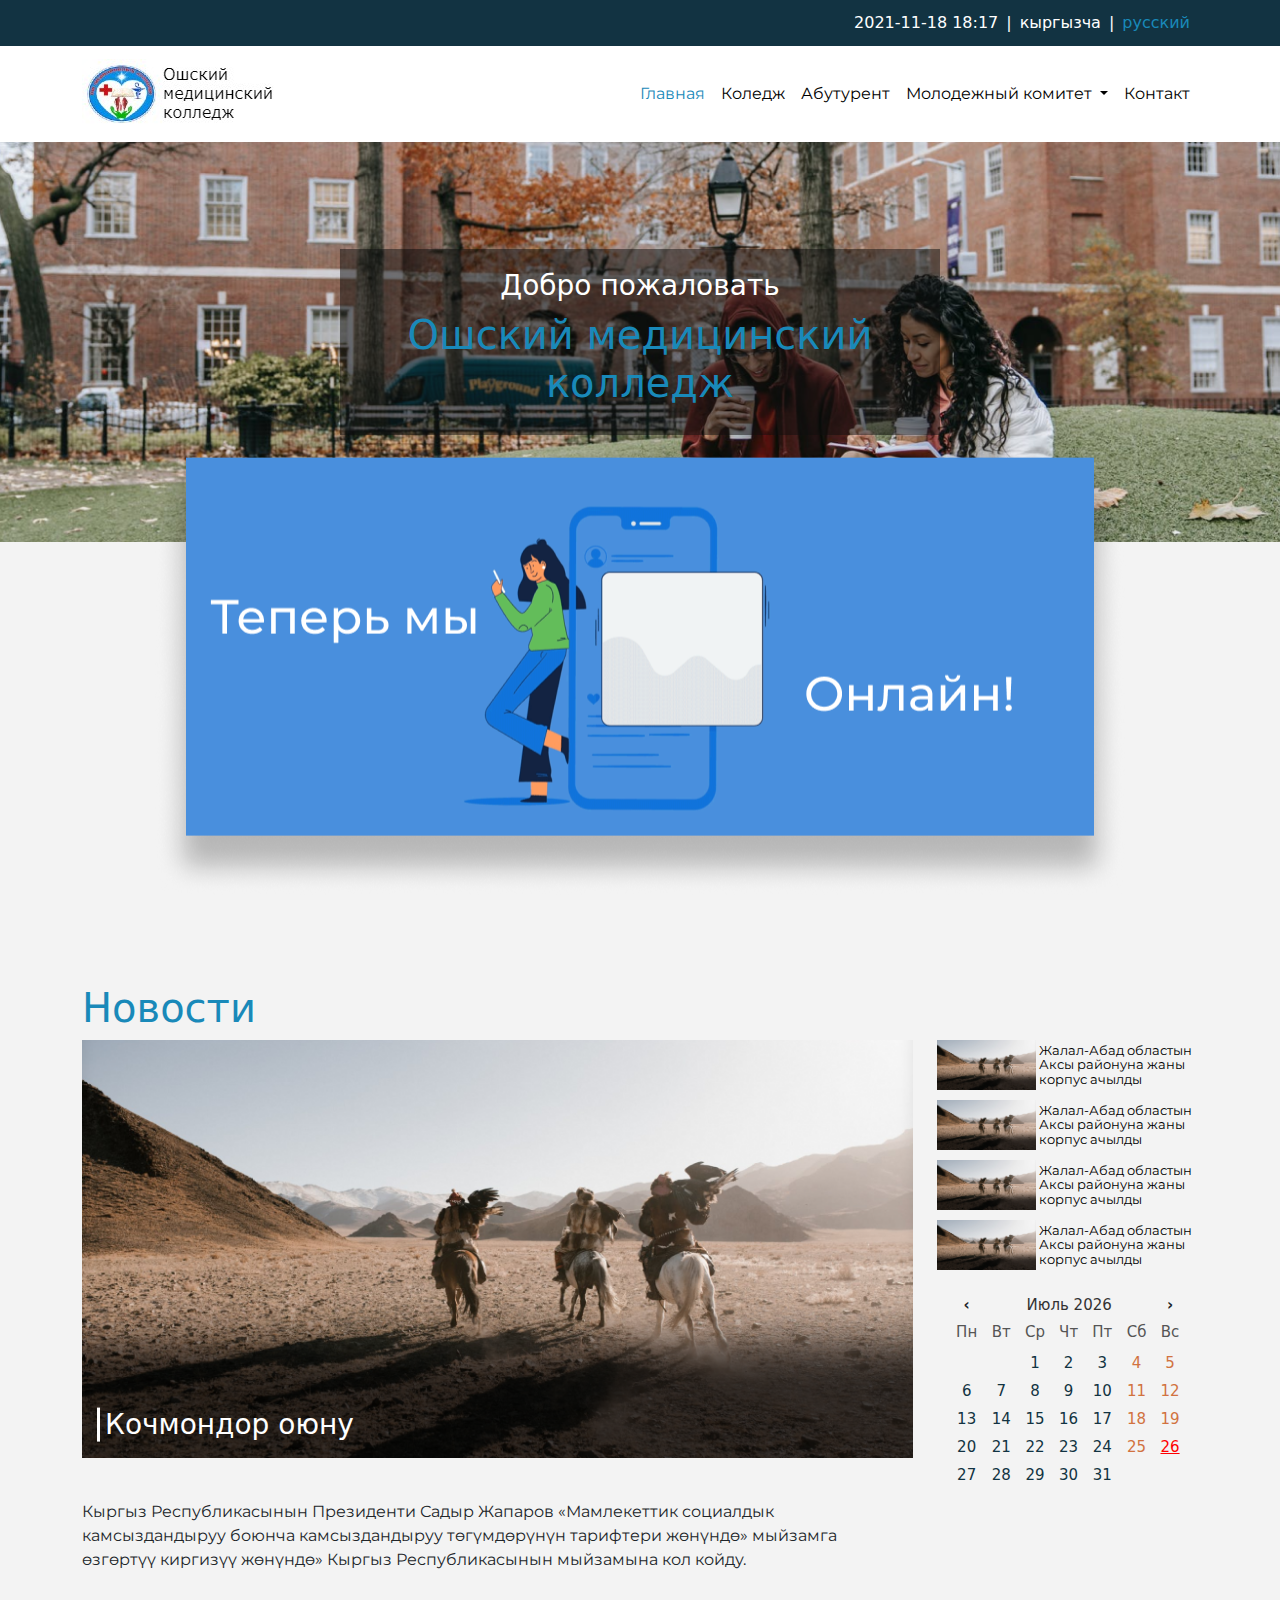
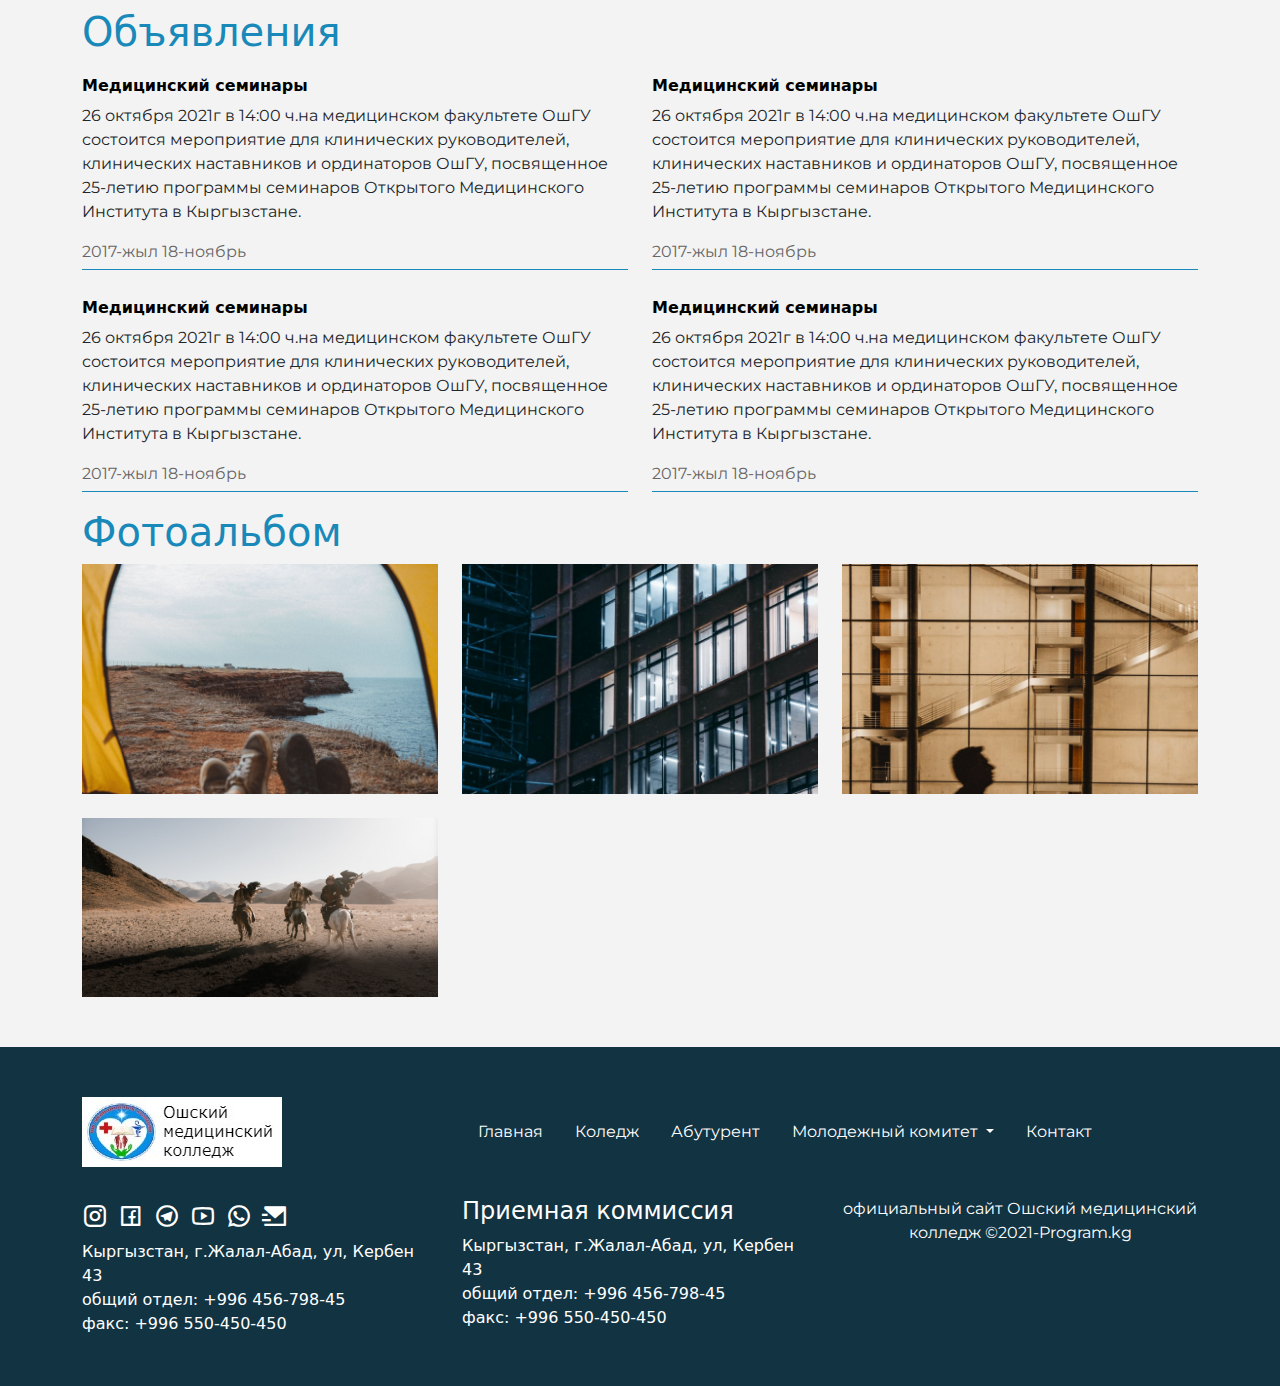
==== commit 8c82c022: "second commit" ====
--- a/index.html
+++ b/index.html
@@ -45,7 +45,7 @@
                         <a class="nav-link" href="#">Коледж</a>
                     </li>
                     <li class="nav-item">
-                        <a class="nav-link" href="#">Абутурент</a>
+                        <a class="nav-link" href="abuturent.html">Абутурент</a>
                     </li>
                     <li class="nav-item dropdown">
                         <a class="nav-link dropdown-toggle" href="#" id="navbarDropdownMenuLink" role="button"
@@ -66,7 +66,7 @@
     <!-- /Navbar end -->
 
     <!-- Welcome block -->
-    <section class="welcome">
+    <section class="welcome" style="background-image: url(./img/bg.png)">
         <div class="welcome_text">
             <h3>Добро пожаловать </h3>
             <h1>Ошский медицинский колледж</h1>
--- a/css/styles.min.css
+++ b/css/styles.min.css
@@ -1,2 +1,2 @@
-@import url("https://fonts.googleapis.com/css2?family=Montserrat:wght@100;400&display=swap");*,*::after,*::before{margin:0;padding:0;-webkit-box-sizing:border-box !important;box-sizing:border-box !important}body{background-color:#f8f9fa !important}ul,li{list-style:none !important;padding:0;margin:0}a{text-decoration:none !important;color:black}p{font-family:"Montserrat", sans-serif}.topNav{display:-webkit-box;display:-ms-flexbox;display:flex;-webkit-box-align:center;-ms-flex-align:center;align-items:center;-webkit-box-pack:center;-ms-flex-pack:center;justify-content:center;height:46px;background:#123342}.navbar-light .navbar-toggler{color:#1989b9 !important;border-color:transparent}.lang{cursor:pointer}.lang:hover{color:#1989b9}.lang.active{color:#1989b9}.logo{height:70px}.logo_text{line-height:1.1;padding-left:5px}.navbar{background-color:white !important}.nav-link{color:black !important;font-family:"Montserrat", sans-serif}.navbar-light .navbar-toggler{color:transparent !important}.title{color:#1989b9}.title_news{border-left:3px solid;-webkit-transform:translateY(-150%);transform:translateY(-150%);margin-left:15px;padding-left:5px;color:white}.title_new{border-left:5px solid #1989b9;margin:10px 0px;padding-left:10px;color:black}.title_top_page{color:#1989b9;border-left:5px solid #1989b9;padding-left:3px}.news_{margin-top:10px}.img-rt{height:50px}.text-line-1{line-height:1.1;padding:0;margin:0;padding-left:3px;font-size:13px;padding-top:3px}.item_news{color:black;text-decoration:none}.item_news+.item_news{margin-top:10px}.nav-link.active{color:#1989b9 !important}.date_block{margin-top:20px}.welcome{display:-webkit-box;display:-ms-flexbox;display:flex;-webkit-box-align:center;-ms-flex-align:center;align-items:center;-webkit-box-pack:center;-ms-flex-pack:center;justify-content:center;background-image:url("../img/bg.png");background-position:center center;background-repeat:no-repeat;background-size:cover;height:400px}.welcome_text{background-color:rgba(14,14,14,0.5);color:white;padding:20px;text-align:center;width:600px}.welcome_text h1{color:#1989b9}.welcome_online{display:-webkit-box;display:-ms-flexbox;display:flex;-webkit-box-align:center;-ms-flex-align:center;align-items:center;-webkit-box-pack:center;-ms-flex-pack:center;justify-content:center;-webkit-transform:translateY(-20%);transform:translateY(-20%)}.text-min-title{font-size:18px}.item{margin-top:10px}.item p{margin-top:6px}.item .txt_ann{border-bottom:1px solid #1989b9;padding-bottom:5px;color:#666666}.look-calendar{width:250px;padding:6px;margin:auto}#calendar{width:100%;line-height:1.2em;font-size:15px;text-align:center;border-spacing:0px}#calendar tr.dn td{font-size:15px}#calendar tr.dn{height:35px}#calendar thead tr:last-child{font-size:small;color:#555555}#calendar thead tr:nth-child(1) td:nth-child(2){color:#323232}#calendar thead tr:nth-child(1) td:nth-child(1):hover,#calendar thead tr:nth-child(1) td:nth-child(3):hover{cursor:pointer}#calendar tbody td{color:#123342;padding:5px 0px}#calendar tbody td:nth-child(n+6),#calendar .holiday{color:#d1723f}#calendar tbody td.today{color:red;text-decoration:underline}.lightbox{-webkit-box-sizing:border-box !important;box-sizing:border-box !important}.lightbox .row{row-gap:24px}#swipebox-close{background-position:0px 12px !important}#swipebox-bottom-bar,#swipebox-top-bar{padding:0px 12px}.news_text{margin-top:5px}.footer{min-height:250px;background-color:#123342;margin-top:50px;padding:50px 0}.footer .nav-link{color:white !important}.footer .row{color:white}.footer .row:nth-child(1){margin-bottom:20px}.footer .row .col-md-4{margin-top:10px}.footer .web-icons a{color:white;font-size:26px;font-weight:200}.footer .web-icons a:hover{color:#1989b9}.footer .web-icons a i{padding:0px 10px 0px 0px}@media screen and (min-width: 767px){.announ{margin-top:20px}}@media screen and (max-width: 767px){.announ{margin-top:20px}.footer-menu{display:none !important}.data{display:none}.news_text{font-size:14px}}
+@import url("https://fonts.googleapis.com/css2?family=Montserrat:wght@100;400&display=swap");*,*::after,*::before{margin:0;padding:0;-webkit-box-sizing:border-box !important;box-sizing:border-box !important}body{background-color:#F3F3F3 !important}ul,li{list-style:none !important;padding:0;margin:0}a{text-decoration:none !important;color:black}p{font-family:"Montserrat", sans-serif}.topNav{display:-webkit-box;display:-ms-flexbox;display:flex;-webkit-box-align:center;-ms-flex-align:center;align-items:center;-webkit-box-pack:center;-ms-flex-pack:center;justify-content:center;height:46px;background:#123342}.navbar-light .navbar-toggler{color:#1989b9 !important;border-color:transparent}.lang{cursor:pointer}.lang:hover{color:#1989b9}.lang.active{color:#1989b9}.logo{height:70px}.logo_text{line-height:1.1;padding-left:5px}.navbar{background-color:white !important}.nav-link{color:black !important;font-family:"Montserrat", sans-serif}.navbar-light .navbar-toggler{color:transparent !important}.title{color:#1989b9}.title_news{border-left:3px solid;-webkit-transform:translateY(-150%);transform:translateY(-150%);margin-left:15px;padding-left:5px;color:white}.title_new{border-left:5px solid #1989b9;margin:10px 0px;padding-left:10px;color:black}.title_top_page{color:#1989b9;border-left:5px solid #1989b9;padding-left:3px;margin-left:12px}.mdb-1{margin-top:10px !important}.img-rt{height:50px}.text-line-1{line-height:1.1;padding:0;margin:0;padding-left:3px;font-size:13px;padding-top:3px}.item_news{color:black;text-decoration:none}.item_news+.item_news{margin-top:10px}.menu-right{background-color:#D9D9D9;margin-bottom:2rem}.menu-right__item.active{background-color:#1989b9}.menu-right__item.active a{color:white !important}.menu-right__item:hover{color:#1989b9;cursor:pointer}.nav-link.active{color:#1989b9 !important}.date_block{margin-top:20px}.welcome{display:-webkit-box;display:-ms-flexbox;display:flex;-webkit-box-align:center;-ms-flex-align:center;align-items:center;-webkit-box-pack:center;-ms-flex-pack:center;justify-content:center;background-position:center center;background-repeat:no-repeat;background-size:cover;height:400px}.welcome_text{background-color:rgba(14,14,14,0.5);color:white;padding:20px;text-align:center;width:600px}.welcome_text h1{color:#1989b9}.welcome_online{display:-webkit-box;display:-ms-flexbox;display:flex;-webkit-box-align:center;-ms-flex-align:center;align-items:center;-webkit-box-pack:center;-ms-flex-pack:center;justify-content:center;-webkit-transform:translateY(-20%);transform:translateY(-20%)}.text-min-title{font-size:18px}.item{margin-top:10px}.item p{margin-top:6px}.item .txt_ann{border-bottom:1px solid #1989b9;padding-bottom:5px;color:#666666}.look-calendar{width:250px;padding:6px;margin:auto}#calendar{width:100%;line-height:1.2em;font-size:15px;text-align:center;border-spacing:0px}#calendar tr.dn td{font-size:15px}#calendar tr.dn{height:35px}#calendar thead tr:last-child{font-size:small;color:#555555}#calendar thead tr:nth-child(1) td:nth-child(2){color:#323232}#calendar thead tr:nth-child(1) td:nth-child(1):hover,#calendar thead tr:nth-child(1) td:nth-child(3):hover{cursor:pointer}#calendar tbody td{color:#123342;padding:5px 0px}#calendar tbody td:nth-child(n+6),#calendar .holiday{color:#d1723f}#calendar tbody td.today{color:red;text-decoration:underline}.lightbox{-webkit-box-sizing:border-box !important;box-sizing:border-box !important}.lightbox .row{row-gap:24px}#swipebox-close{background-position:0px 12px !important}#swipebox-bottom-bar,#swipebox-top-bar{padding:0px 12px}.news_text{margin-top:5px}.footer{min-height:250px;background-color:#123342;margin-top:50px;padding:50px 0}.footer .nav-link{color:white !important}.footer .row{color:white}.footer .row:nth-child(1){margin-bottom:20px}.footer .row .col-md-4{margin-top:10px}.footer .web-icons a{color:white;font-size:26px;font-weight:200}.footer .web-icons a:hover{color:#1989b9}.footer .web-icons a i{padding:0px 10px 0px 0px}@media screen and (max-width: 991px){.menu-right{display:none !important}}@media screen and (min-width: 767px){.announ{margin-top:20px}}@media screen and (max-width: 767px){.announ{margin-top:20px}.footer-menu{display:none !important}.data{display:none}.news_text{font-size:14px}}
 /*# sourceMappingURL=styles.min.css.map */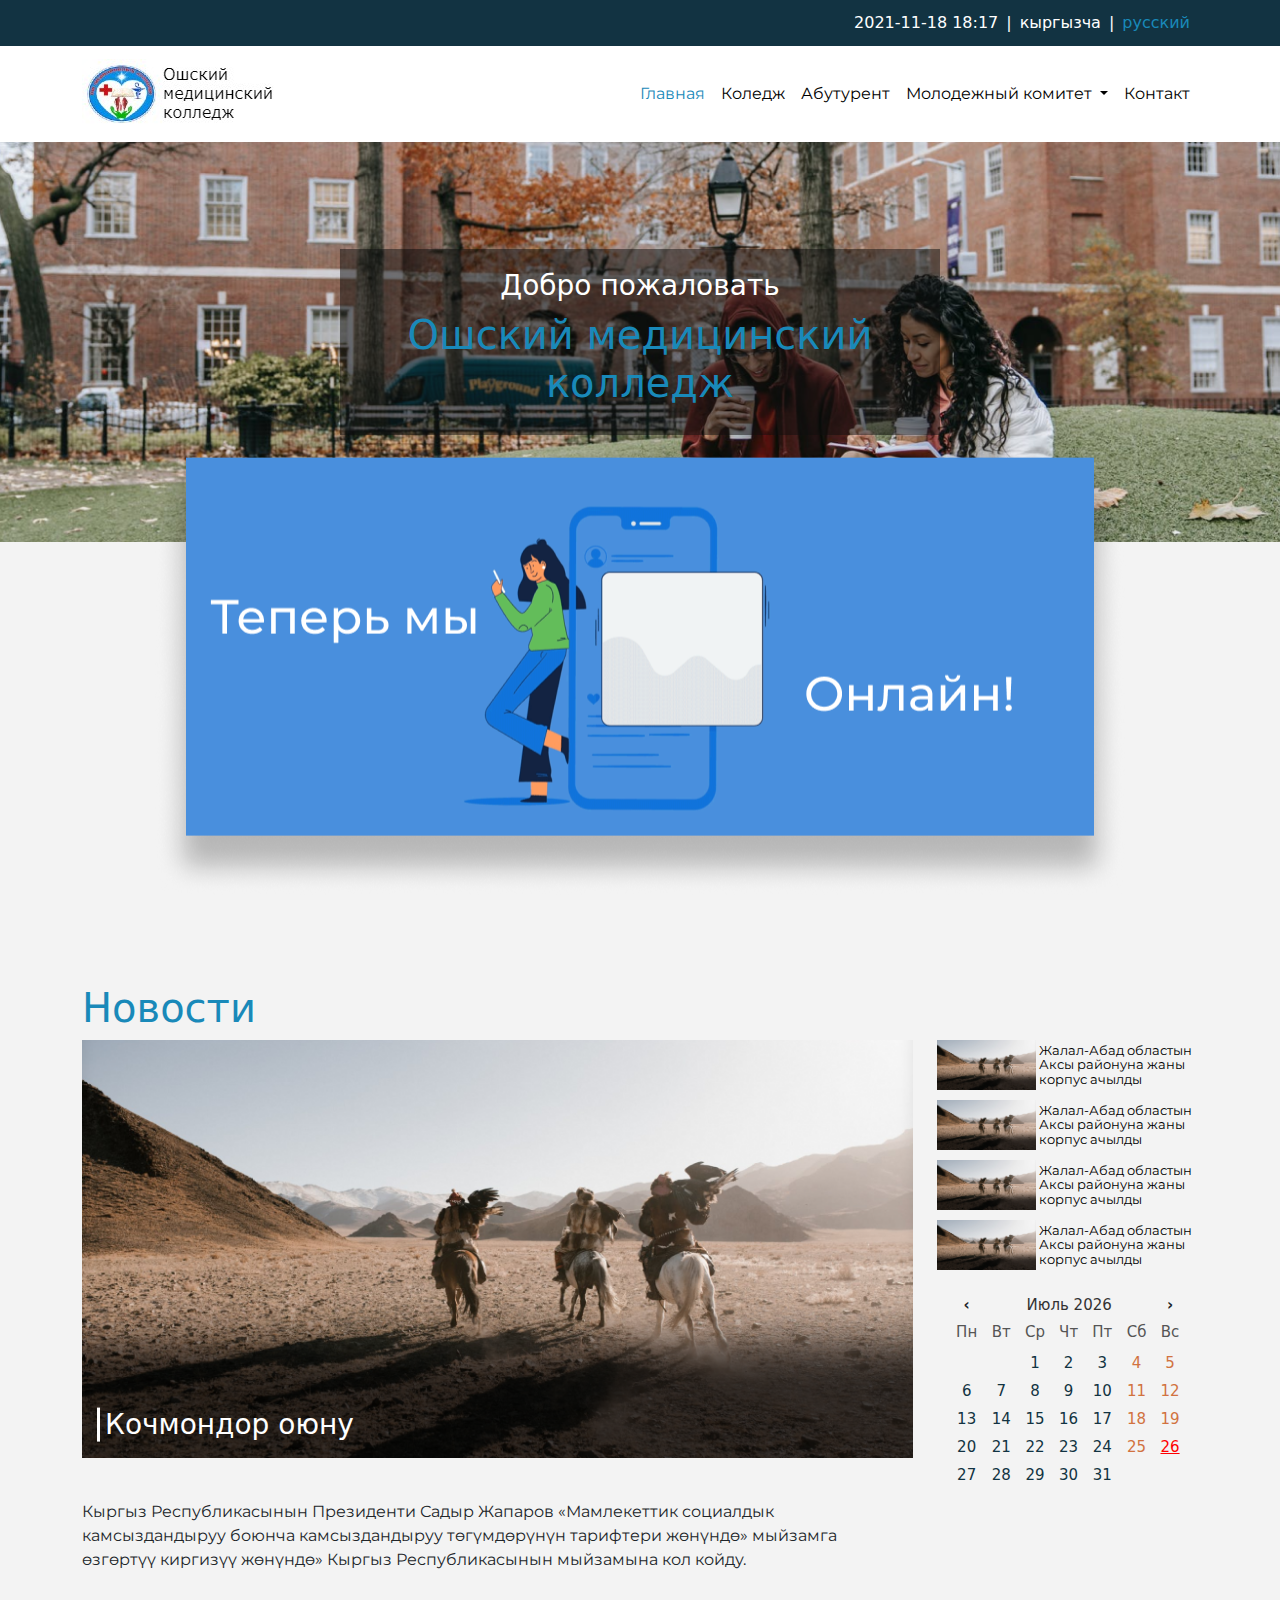
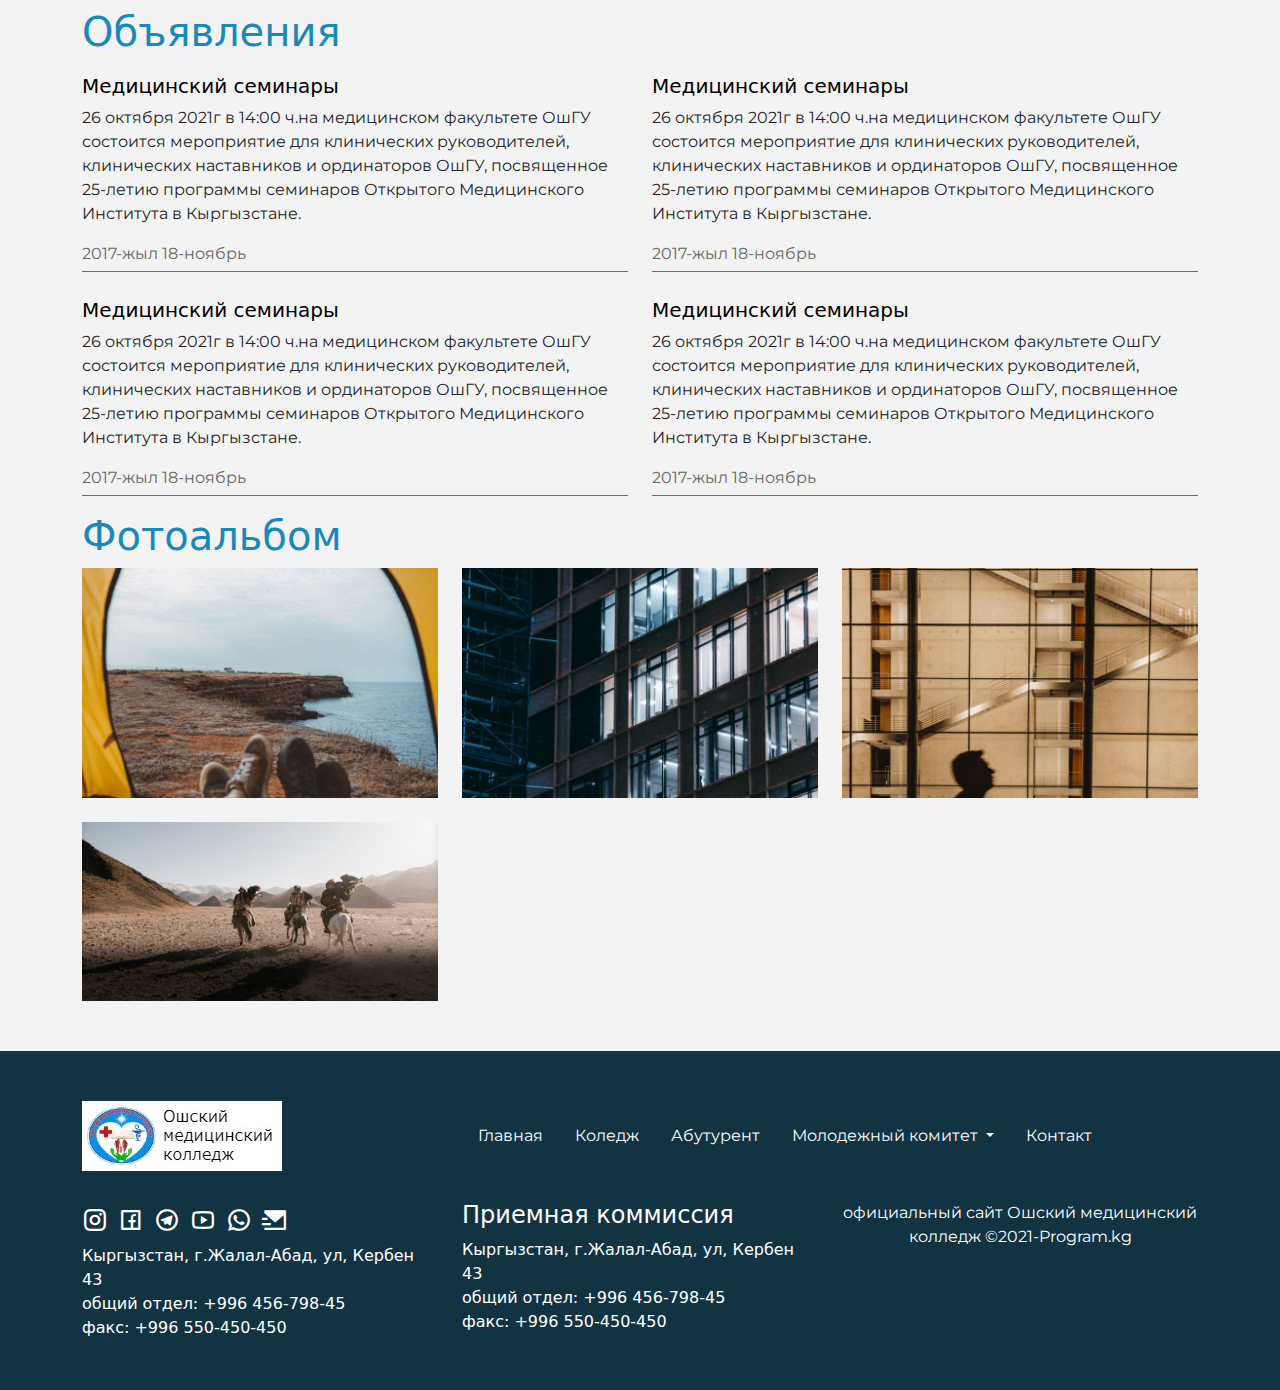
==== commit 28a34b6f: "second commit" ====
--- a/index.html
+++ b/index.html
@@ -160,28 +160,28 @@
             <h1 class="title">Объявления</h1>
             <div class="row annount">
                 <div class="col-lg-6 item">
-                    <b> <a href="annount.html"> Медицинский семинары</a></b>
+                    <h5> <a href="annount.html"> Медицинский семинары</a></h5>
                     <p>26 октября 2021г в 14:00 ч.на медицинском факультете ОшГУ состоится мероприятие для клинических
                         руководителей, клинических наставников и ординаторов ОшГУ, посвященное 25-летию программы
                         семинаров Открытого Медицинского Института в Кыргызстане. </p>
                     <p class="txt_ann">2017-жыл 18-ноябрь</p>
                 </div>
                 <div class="col-lg-6 item">
-                    <b> <a href="annount.html"> Медицинский семинары</a></b>
+                    <h5> <a href="annount.html"> Медицинский семинары</a></h5>
                     <p>26 октября 2021г в 14:00 ч.на медицинском факультете ОшГУ состоится мероприятие для клинических
                         руководителей, клинических наставников и ординаторов ОшГУ, посвященное 25-летию программы
                         семинаров Открытого Медицинского Института в Кыргызстане. </p>
                     <p class="txt_ann">2017-жыл 18-ноябрь</p>
                 </div>
                 <div class="col-lg-6 item">
-                    <b> <a href="annount.html"> Медицинский семинары</a></b>
+                    <h5> <a href="annount.html"> Медицинский семинары</a></h5>
                     <p>26 октября 2021г в 14:00 ч.на медицинском факультете ОшГУ состоится мероприятие для клинических
                         руководителей, клинических наставников и ординаторов ОшГУ, посвященное 25-летию программы
                         семинаров Открытого Медицинского Института в Кыргызстане. </p>
                     <p class="txt_ann">2017-жыл 18-ноябрь</p>
                 </div>
                 <div class="col-lg-6 item">
-                    <b> <a href="annount.html"> Медицинский семинары</a></b>
+                    <h5> <a href="annount.html"> Медицинский семинары</a></h5>
                     <p>26 октября 2021г в 14:00 ч.на медицинском факультете ОшГУ состоится мероприятие для клинических
                         руководителей, клинических наставников и ординаторов ОшГУ, посвященное 25-летию программы
                         семинаров Открытого Медицинского Института в Кыргызстане. </p>
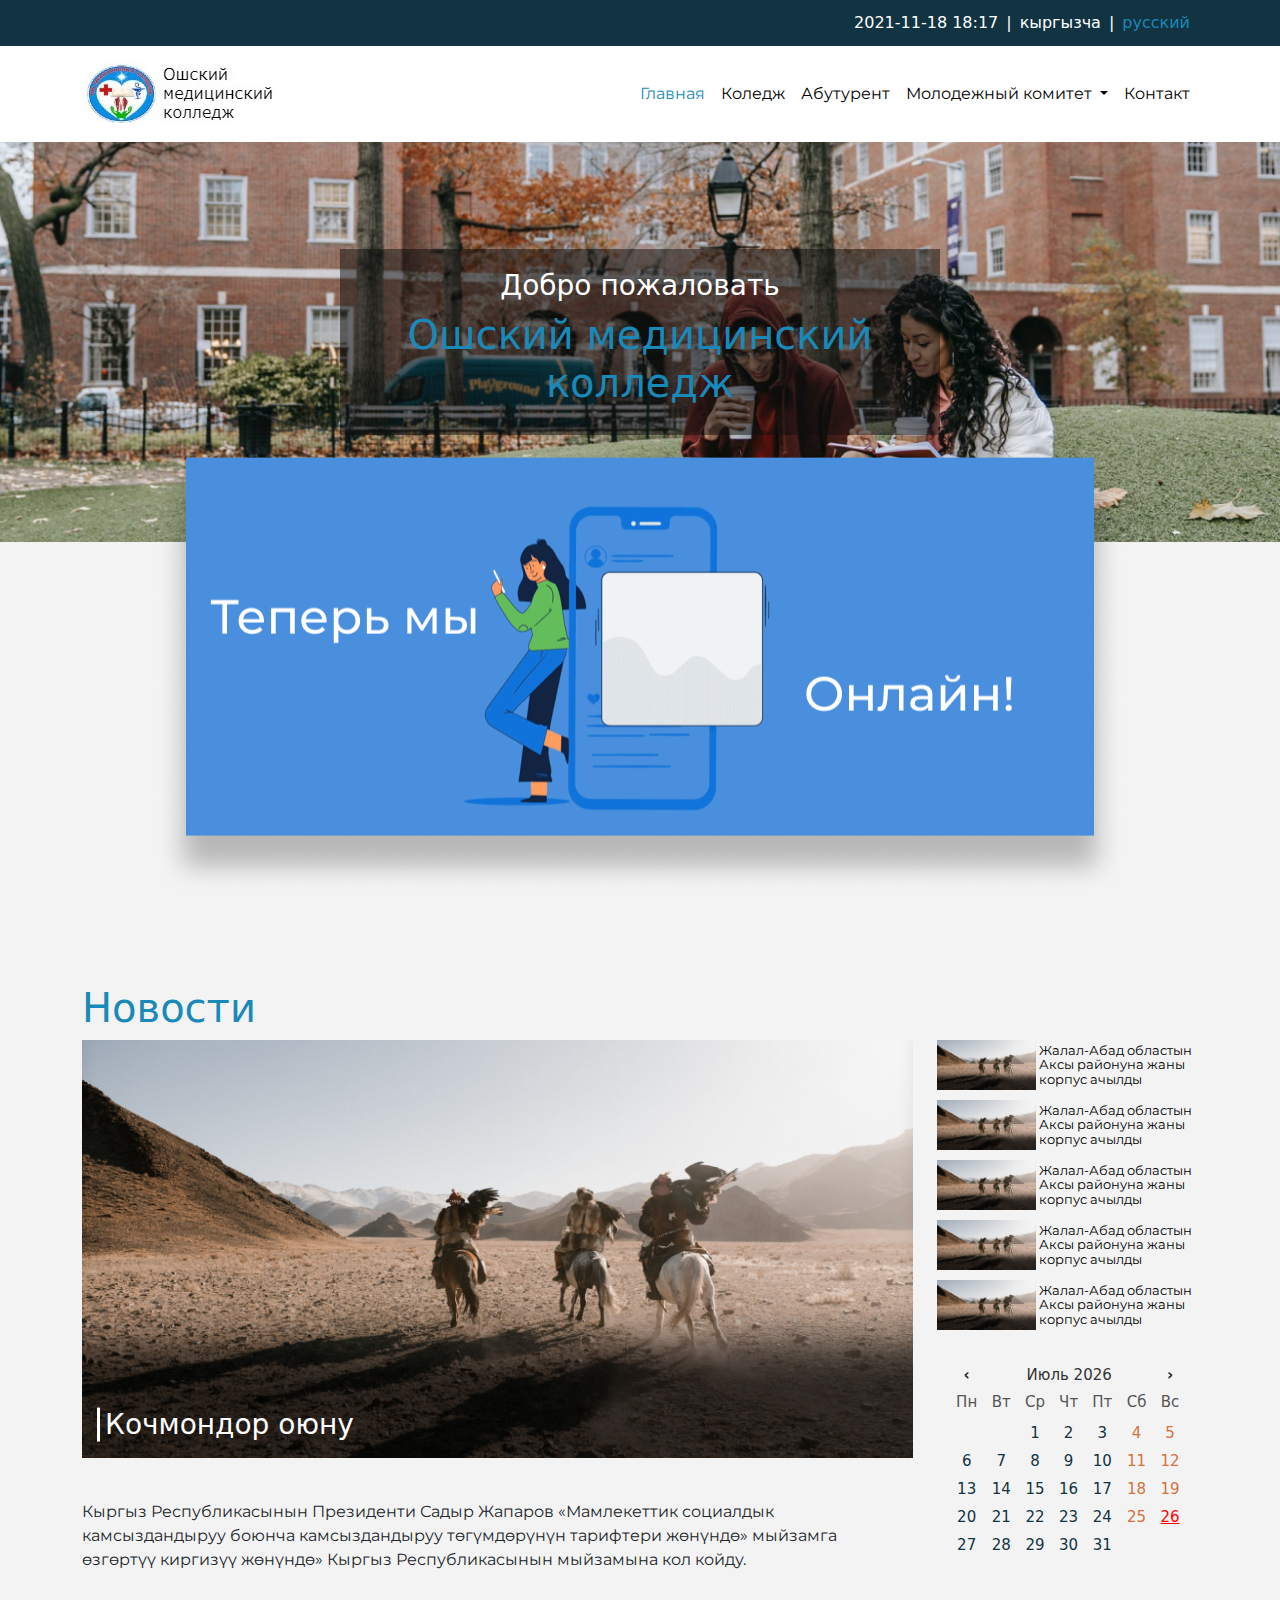
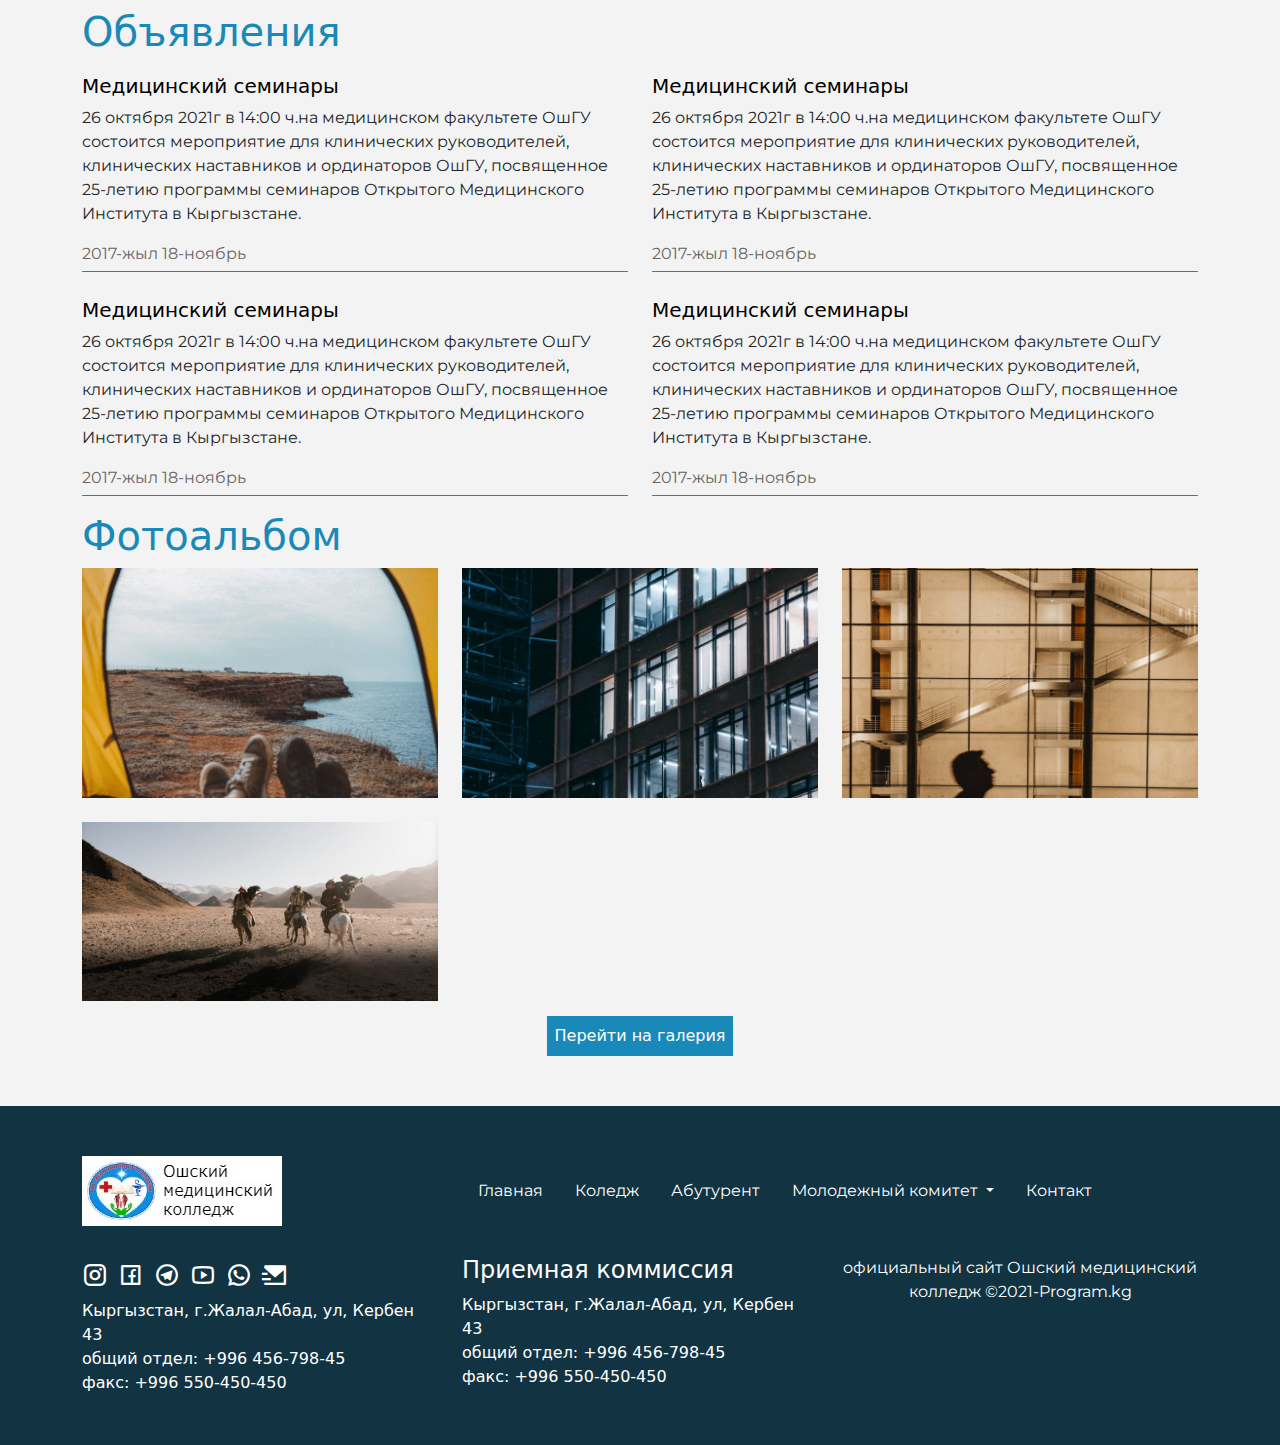
==== commit 2383471f: "edited some" ====
--- a/index.html
+++ b/index.html
@@ -64,9 +64,9 @@
         </div>
     </nav>
     <!-- /Navbar end -->
-
+    <div class="cnt"></div>
     <!-- Welcome block -->
-    <section class="welcome" style="background-image: url(./img/bg.png)">
+    <section class="welcome">
         <div class="welcome_text">
             <h3>Добро пожаловать </h3>
             <h1>Ошский медицинский колледж</h1>
@@ -97,7 +97,35 @@
                     </div>
                 </div>
                 <div class="col-lg-3">
-                    <div>
+                    <div class="right_items">
+                        <a href="news.html" class="item_news d-flex">
+                            <img src="./img/news/1.png" class="img-rt" alt="">
+                            <div>
+                                <p class="text-line-1"> Жалал-Абад областын Аксы районуна
+                                    жаны корпус ачылды</p>
+                            </div>
+                        </a>
+                        <a href="news.html" class="item_news d-flex">
+                            <img src="./img/news/1.png" class="img-rt" alt="">
+                            <div>
+                                <p class="text-line-1"> Жалал-Абад областын Аксы районуна
+                                    жаны корпус ачылды</p>
+                            </div>
+                        </a>
+                        <a href="news.html" class="item_news d-flex">
+                            <img src="./img/news/1.png" class="img-rt" alt="">
+                            <div>
+                                <p class="text-line-1"> Жалал-Абад областын Аксы районуна
+                                    жаны корпус ачылды</p>
+                            </div>
+                        </a>
+                        <a href="news.html" class="item_news d-flex">
+                            <img src="./img/news/1.png" class="img-rt" alt="">
+                            <div>
+                                <p class="text-line-1"> Жалал-Абад областын Аксы районуна
+                                    жаны корпус ачылды</p>
+                            </div>
+                        </a>
                         <a href="news.html" class="item_news d-flex">
                             <img src="./img/news/1.png" class="img-rt" alt="">
                             <div>
@@ -223,6 +251,9 @@
                     </div>
                 </div>
                 <!-- Gallery -->
+                <div class="link_to d-flex justify-content-center align-items-center">
+                    <a href="gallery.html" class="text-white p-2">Перейти на галерия</a>
+                </div>
             </div>
         </div>
     </section>
--- a/css/styles.min.css
+++ b/css/styles.min.css
@@ -1,2 +1,2 @@
-@import url("https://fonts.googleapis.com/css2?family=Montserrat:wght@100;400&display=swap");*,*::after,*::before{margin:0;padding:0;-webkit-box-sizing:border-box !important;box-sizing:border-box !important}body{background-color:#F3F3F3 !important}ul,li{list-style:none !important;padding:0;margin:0}a{text-decoration:none !important;color:black}p{font-family:"Montserrat", sans-serif}.topNav{display:-webkit-box;display:-ms-flexbox;display:flex;-webkit-box-align:center;-ms-flex-align:center;align-items:center;-webkit-box-pack:center;-ms-flex-pack:center;justify-content:center;height:46px;background:#123342}.navbar-light .navbar-toggler{color:#1989b9 !important;border-color:transparent}.lang{cursor:pointer}.lang:hover{color:#1989b9}.lang.active{color:#1989b9}.logo{height:70px}.logo_text{line-height:1.1;padding-left:5px}.navbar{background-color:white !important}.nav-link{color:black !important;font-family:"Montserrat", sans-serif}.navbar-light .navbar-toggler{color:transparent !important}.title{color:#1989b9}.title_news{border-left:3px solid;-webkit-transform:translateY(-150%);transform:translateY(-150%);margin-left:15px;padding-left:5px;color:white}.title_new{border-left:5px solid #1989b9;margin:10px 0px;padding-left:10px;color:black}.title_top_page{color:#1989b9;border-left:5px solid #1989b9;padding-left:3px;margin-left:12px}.mdb-1{margin-top:10px !important}.img-rt{height:50px}.text-line-1{line-height:1.1;padding:0;margin:0;padding-left:3px;font-size:13px;padding-top:3px}.item_news{color:black;text-decoration:none}.item_news+.item_news{margin-top:10px}.menu-right{background-color:#D9D9D9;margin-bottom:2rem}.menu-right__item.active{background-color:#1989b9}.menu-right__item.active a{color:white !important}.menu-right__item:hover{color:#1989b9;cursor:pointer}.nav-link.active{color:#1989b9 !important}.date_block{margin-top:20px}.welcome{display:-webkit-box;display:-ms-flexbox;display:flex;-webkit-box-align:center;-ms-flex-align:center;align-items:center;-webkit-box-pack:center;-ms-flex-pack:center;justify-content:center;background-position:center center;background-repeat:no-repeat;background-size:cover;height:400px}.welcome_text{background-color:rgba(14,14,14,0.5);color:white;padding:20px;text-align:center;width:600px}.welcome_text h1{color:#1989b9}.welcome_online{display:-webkit-box;display:-ms-flexbox;display:flex;-webkit-box-align:center;-ms-flex-align:center;align-items:center;-webkit-box-pack:center;-ms-flex-pack:center;justify-content:center;-webkit-transform:translateY(-20%);transform:translateY(-20%)}.text-min-title{font-size:18px}.item{margin-top:10px}.item p{margin-top:6px}.item .txt_ann{border-bottom:1px solid #1989b9;padding-bottom:5px;color:#666666}.look-calendar{width:250px;padding:6px;margin:auto}#calendar{width:100%;line-height:1.2em;font-size:15px;text-align:center;border-spacing:0px}#calendar tr.dn td{font-size:15px}#calendar tr.dn{height:35px}#calendar thead tr:last-child{font-size:small;color:#555555}#calendar thead tr:nth-child(1) td:nth-child(2){color:#323232}#calendar thead tr:nth-child(1) td:nth-child(1):hover,#calendar thead tr:nth-child(1) td:nth-child(3):hover{cursor:pointer}#calendar tbody td{color:#123342;padding:5px 0px}#calendar tbody td:nth-child(n+6),#calendar .holiday{color:#d1723f}#calendar tbody td.today{color:red;text-decoration:underline}.lightbox{-webkit-box-sizing:border-box !important;box-sizing:border-box !important}.lightbox .row{row-gap:24px}#swipebox-close{background-position:0px 12px !important}#swipebox-bottom-bar,#swipebox-top-bar{padding:0px 12px}.news_text{margin-top:5px}.footer{min-height:250px;background-color:#123342;margin-top:50px;padding:50px 0}.footer .nav-link{color:white !important}.footer .row{color:white}.footer .row:nth-child(1){margin-bottom:20px}.footer .row .col-md-4{margin-top:10px}.footer .web-icons a{color:white;font-size:26px;font-weight:200}.footer .web-icons a:hover{color:#1989b9}.footer .web-icons a i{padding:0px 10px 0px 0px}@media screen and (max-width: 991px){.menu-right{display:none !important}}@media screen and (min-width: 767px){.announ{margin-top:20px}}@media screen and (max-width: 767px){.announ{margin-top:20px}.footer-menu{display:none !important}.data{display:none}.news_text{font-size:14px}}
+@import url("https://fonts.googleapis.com/css2?family=Montserrat:wght@100;400&display=swap");*,*::after,*::before{margin:0;padding:0;-webkit-box-sizing:border-box !important;box-sizing:border-box !important}body{background-color:#f3f3f3 !important}ul,li{list-style:none !important;padding:0;margin:0}a{text-decoration:none !important;color:black}p{font-family:"Montserrat", sans-serif}.topNav{display:-webkit-box;display:-ms-flexbox;display:flex;-webkit-box-align:center;-ms-flex-align:center;align-items:center;-webkit-box-pack:center;-ms-flex-pack:center;justify-content:center;height:46px;background:#123342}.navbar-light .navbar-toggler{color:#1989b9 !important;border-color:transparent}.lang{cursor:pointer}.lang:hover{color:#1989b9}.lang.active{color:#1989b9}.logo{height:70px}.logo_text{line-height:1.1;padding-left:5px}.navbar{background-color:white !important}.nav-link{color:black !important;font-family:"Montserrat", sans-serif}.navbar-light .navbar-toggler{color:transparent !important}.title{color:#1989b9}.title_news{border-left:3px solid;-webkit-transform:translateY(-150%);transform:translateY(-150%);margin-left:15px;padding-left:5px;color:white}.title_new{border-left:5px solid #1989b9;margin:10px 0px;padding-left:10px;color:black}.title_top_page{color:#1989b9;border-left:5px solid #1989b9;padding-left:3px;margin-left:12px}.mdb-1{margin-top:10px !important}.img-rt{height:50px}.text-line-1{line-height:1.1;padding:0;margin:0;padding-left:3px;font-size:13px;padding-top:3px}.item_news{color:black;text-decoration:none}.item_news+.item_news{margin-top:10px}.menu-right{background-color:#d9d9d9;margin-bottom:2rem}.menu-right__item.active{background-color:#1989b9}.menu-right__item.active a{color:white !important}.menu-right__item:hover{color:#1989b9;cursor:pointer}.nav-link.active{color:#1989b9 !important}.date_block{margin-top:20px}.welcome{display:-webkit-box;display:-ms-flexbox;display:flex;-webkit-box-align:center;-ms-flex-align:center;align-items:center;-webkit-box-pack:center;-ms-flex-pack:center;justify-content:center;background-position:center center;background-repeat:no-repeat;background-image:url("../img/bg.png");background-size:cover;height:400px}.welcome_text{background-color:rgba(14,14,14,0.5);color:white;padding:20px;text-align:center;width:600px}.welcome_text h1{color:#1989b9}.welcome_online{display:-webkit-box;display:-ms-flexbox;display:flex;-webkit-box-align:center;-ms-flex-align:center;align-items:center;-webkit-box-pack:center;-ms-flex-pack:center;justify-content:center;-webkit-transform:translateY(-20%);transform:translateY(-20%)}.text-min-title{font-size:18px}.item{margin-top:10px}.item p{margin-top:6px}.item .txt_ann{border-bottom:1px solid #1989b9;padding-bottom:5px;color:#666666}.look-calendar{width:250px;padding:6px;margin:auto}#calendar{width:100%;line-height:1.2em;font-size:15px;text-align:center;border-spacing:0px}#calendar tr.dn td{font-size:15px}#calendar tr.dn{height:35px}#calendar thead tr:last-child{font-size:small;color:#555555}#calendar thead tr:nth-child(1) td:nth-child(2){color:#323232}#calendar thead tr:nth-child(1) td:nth-child(1):hover,#calendar thead tr:nth-child(1) td:nth-child(3):hover{cursor:pointer}#calendar tbody td{color:#123342;padding:5px 0px}#calendar tbody td:nth-child(n+6),#calendar .holiday{color:#d1723f}#calendar tbody td.today{color:red;text-decoration:underline}.lightbox{-webkit-box-sizing:border-box !important;box-sizing:border-box !important}.lightbox .row{row-gap:24px}#swipebox-close{background-position:0px 12px !important}#swipebox-bottom-bar,#swipebox-top-bar{padding:0px 12px}.news_text{margin-top:5px}.footer{min-height:250px;background-color:#123342;margin-top:50px;padding:50px 0}.footer .nav-link{color:white !important}.footer .row{color:white}.footer .row:nth-child(1){margin-bottom:20px}.footer .row .col-md-4{margin-top:10px}.footer .web-icons a{color:white;font-size:26px;font-weight:200}.footer .web-icons a:hover{color:#1989b9}.footer .web-icons a i{padding:0px 10px 0px 0px}.sticky{position:fixed;top:0;width:100%;z-index:10}.sticky+.cnt{padding-top:102px}.right_items{height:300px;overflow-x:hidden;overflow-y:scroll}.link_to{margin-top:15px}.link_to a{background-color:#1989b9}@media screen and (max-width: 991px){.menu-right{display:none !important}}@media screen and (min-width: 767px){.announ{margin-top:20px}}@media screen and (max-width: 767px){.announ{margin-top:20px}.footer-menu{display:none !important}.data{display:none}.news_text{font-size:14px}.welcome{height:260px}.welcome_online{-webkit-transform:translateY(5%);transform:translateY(5%)}.right_items{height:auto;width:100%;overflow-x:scroll;overflow-y:hidden}.right_items .item_news{width:100% !important}.logo{width:180px}}
 /*# sourceMappingURL=styles.min.css.map */